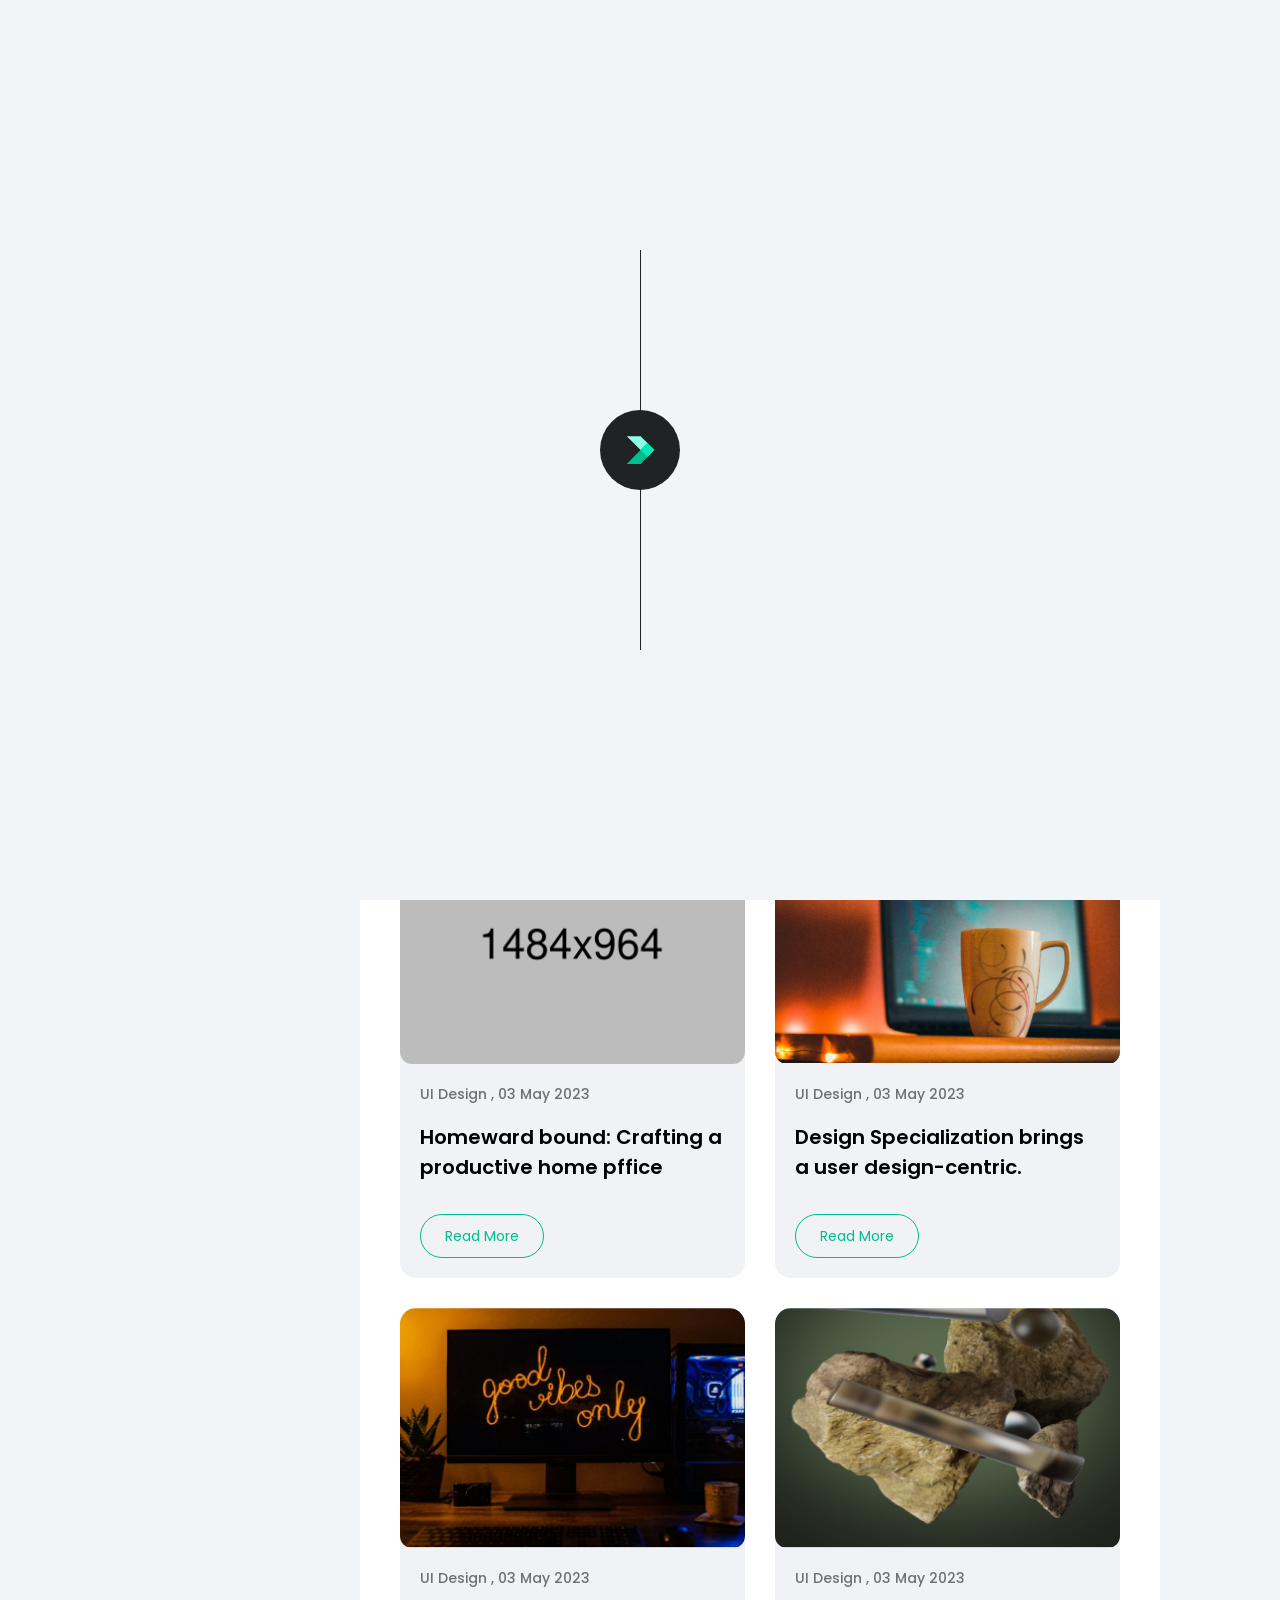
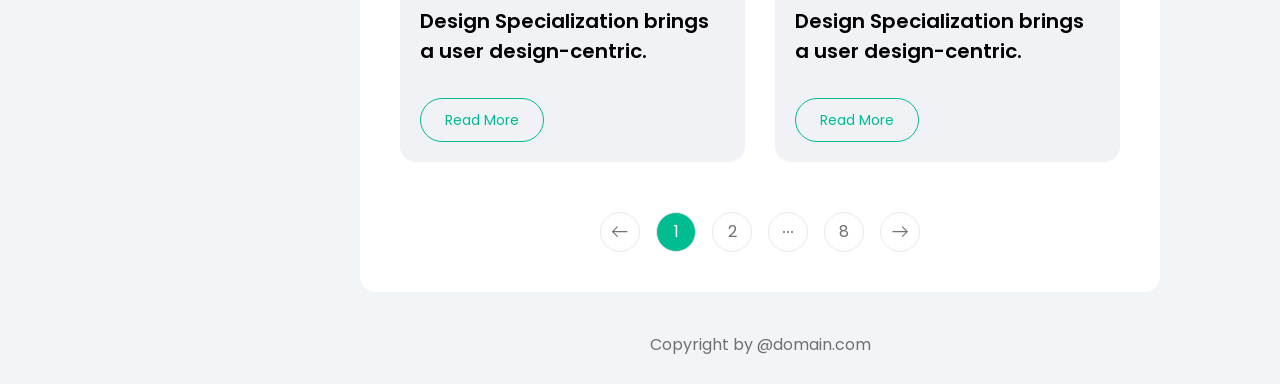
==== all-blogs.html @ bda34a74 "add new theme" ====
<!DOCTYPE html>
<html lang="en" class="">

<head>
    <!-- Basic Page Needs
    ================================================== -->
    <meta charset="UTF-8">
    <meta http-equiv="X-UA-Compatible" content="IE=edge">

    <!-- Specific Meta
    ================================================== -->
    <meta name="viewport" 
        content="width=device-width, initial-scale=1.0, shrink-to-fit=no">
    <meta name="keyword"
        content="resume, cv, portfolio, vcard, responsive, retina, jquery, css3, tailwindcss, material CV, creative, designer, developer, online cv, online resume, powerful portfolio, professional, landing page">
    <meta name="description" 
        content="Minfo vCard/Resume TailwindCSS HTML Template">
    <meta name="author" 
        content="Themearray">

    <!-- Site Title
    ================================================== -->
    <title>Minfo- Tailwind CSS Personal Resume/vCard Template</title>

    <!-- Site Favicon
    ================================================== -->
    <link rel="shortcut icon" href="assets/img/user-sidebar-thumb.png" sizes="any">

    <!-- Google Fonts
    ================================================== -->
    <link rel="preconnect" href="https://fonts.googleapis.com">
    <link rel="preconnect" href="https://fonts.gstatic.com" crossorigin>
    <link href="https://fonts.googleapis.com/css2?family=Poppins:wght@200;300;400;500;600;700&display=swap"
        rel="stylesheet">

    <!-- All CSS Here
    ================================================== -->
    <link rel="stylesheet" href="assets/css/fontAwesome5Pro.css">
    <link rel="stylesheet" href="assets/css/cdheadline.css">
    <link rel="stylesheet" href="assets/css/swiper-bundle.min.css">
    <link rel="stylesheet" href="assets/css/style.min.css">

</head>

<body class="relative custom_cursor">
    <!-- Custom Cursor Start -->
    <div
        class="custom_cursor_one fixed top-0 left-0 w-8 h-8 border border-gray-400 rounded-full pointer-events-none">
    </div>
    <div
        class="custom_cursor_two w-1 h-1 rounded-full border border-gray-400 bg-metborder-gray-400 fixed pointer-events-none left-1/2 top-1/2 -translate-x-1/2 -translate-y-1/2">
    </div>
    <!-- Custom Cursor End -->


    <!-- App Preloader Start -->
    <div id="preloader">
        <div class="loader_line"></div>
        <div class="absolute w-20 h-20 transition-all delay-300 -translate-x-1/2 -translate-y-1/2 rounded-full logo top-1/2 left-1/2 bg-nightBlack border-greyBlack flex-center">
            <img src="assets/img/site-logo.svg" alt="Minfo">
        </div>
    </div>
    <!-- App Preloader End -->


    <!-- App Start -->
    <div class="relative pt-10 minfo__app max-xl:pt-18">
        <div
            class="menu-overlay fixed top-0 left-0 w-full h-full bg-black/60 transition-all duration-200 z-999 opacity-0 invisible [&.is-menu-open]:visible [&.is-menu-open]:opacity-100 ">
        </div>
        <div class="max-lg:px-4">

            <!-- Mobile Menu Bar Start -->
            <div
                class="fixed top-0 left-0 right-0 z-50 flex items-center justify-between p-2 px-3 bg-white/10 mobile-menu-bar sm:px-6 backdrop-blur-md xl:hidden">
                <div class="text-lg font-medium name">
                    <a href="index.html" class="flex items-center gap-2 text-black dark:text-white">
                        <img src="assets/img/site-logo.svg" alt="Minfo">
                        <span>Minfo</span>
                    </a>
                </div>
                <!-- Mobile Hamburger Menu Start -->
                <button
                    class="w-12 h-12 border rounded-full hamburger menu_toggle bg-white dark:bg-nightBlack border-platinum dark:border-greyBlack flex-center"
                    type="button"
                    aria-label="Open Mobile Menu">
                    <svg viewBox="0 0 20 12" class="w-6"
                        xmlns="http://www.w3.org/2000/svg">
                        <path fill-rule="evenodd" clip-rule="evenodd"
                            d="M5.33333 11.3333C5.33333 11.1565 5.40357 10.987 5.5286 10.8619C5.65362 10.7369 5.82319 10.6667 6 10.6667H19.3333C19.5101 10.6667 19.6797 10.7369 19.8047 10.8619C19.9298 10.987 20 11.1565 20 11.3333C20 11.5101 19.9298 11.6797 19.8047 11.8047C19.6797 11.9298 19.5101 12 19.3333 12H6C5.82319 12 5.65362 11.9298 5.5286 11.8047C5.40357 11.6797 5.33333 11.5101 5.33333 11.3333ZM2.66667 6C2.66667 5.82319 2.7369 5.65362 2.86193 5.5286C2.98695 5.40357 3.15652 5.33333 3.33333 5.33333H16.6667C16.8435 5.33333 17.013 5.40357 17.1381 5.5286C17.2631 5.65362 17.3333 5.82319 17.3333 6C17.3333 6.17681 17.2631 6.34638 17.1381 6.4714C17.013 6.59643 16.8435 6.66667 16.6667 6.66667H3.33333C3.15652 6.66667 2.98695 6.59643 2.86193 6.4714C2.7369 6.34638 2.66667 6.17681 2.66667 6ZM0 0.666667C0 0.489856 0.0702379 0.320287 0.195262 0.195262C0.320286 0.070238 0.489856 0 0.666667 0H14C14.1768 0 14.3464 0.070238 14.4714 0.195262C14.5964 0.320287 14.6667 0.489856 14.6667 0.666667C14.6667 0.843478 14.5964 1.01305 14.4714 1.13807C14.3464 1.2631 14.1768 1.33333 14 1.33333H0.666667C0.489856 1.33333 0.320286 1.2631 0.195262 1.13807C0.0702379 1.01305 0 0.843478 0 0.666667Z"
                            class="fill-theme dark:fill-white" />
                    </svg>
                </button>
                <!-- Mobile Hamburger Menu End -->
            </div>
            <!-- Mobile Menu Bar End -->

            <!-- Mobile Menu Sidebar Start -->
            <div
                class="mobile-menu fixed top-0 -right-full w-full max-w-mobilemenu bg-flashWhite dark:bg-nightBlack z-999 h-full xl:hidden transition-all duration-300 [&.is-menu-open]:right-0 py-12 px-8 overflow-y-scroll">
                <button
                    class="absolute flex items-center justify-center w-9 h-9 text-sm text-white rounded-full close-menu top-4 right-4 bg-greyBlack" aria-label="Close Menu">
                    <i class="fal fa-times"></i>
                </button>
                <div class="mb-6 text-lg font-medium text-black dark:text-white menu-title">
                    Menu
                </div>
                <ul class="space-y-5 font-normal main-menu *:relative">
                    <li class="group active">
                        <a href="index.html#home" class="flex items-center space-x-2 group">
                            <span class="w-5 text-black dark:text-white group-[&.active]:text-theme">
                                <i class="fal fa-home"></i>
                            </span>
                            <span class="group-[&.active]:text-theme dark:group-[&.active]:text-white group-hover:text-theme transition-colors">
                                Home
                            </span>
                        </a>
                    </li>
                    <li class="group">
                        <a href="index.html#about" class="flex items-center space-x-2 group">
                            <span class="w-5 text-black dark:text-white group-[&.active]:text-theme">
                                <i class="fal fa-user"></i>
                            </span>
                            <span class="group-[&.active]:text-theme dark:group-[&.active]:text-white group-hover:text-theme transition-colors">
                                About
                            </span>
                        </a>
                    </li>
                    <li class="group">
                        <a href="index.html#service" class="flex items-center space-x-2 group">
                            <span class="w-5 text-black dark:text-white group-[&.active]:text-theme">
                                <i class="fal fa-briefcase"></i>
                            </span>
                            <span class="group-[&.active]:text-theme dark:group-[&.active]:text-white group-hover:text-theme transition-colors">
                                Service
                            </span>
                        </a>
                    </li>
                    <li class="group">
                        <a href="index.html#skill" class="flex items-center space-x-2 group">
                            <span class="w-5 text-black dark:text-white group-[&.active]:text-theme">
                                <i class="fal fa-graduation-cap"></i>
                            </span>
                            <span class="group-[&.active]:text-theme dark:group-[&.active]:text-white group-hover:text-theme transition-colors">
                                Skills
                            </span>
                        </a>
                    </li>
                    <li class="group">
                        <a href="index.html#resume" class="flex items-center space-x-2 group">
                            <span class="w-5 text-black dark:text-white group-[&.active]:text-theme">
                                <i class="fal fa-file-alt"></i>
                            </span>
                            <span class="group-[&.active]:text-theme dark:group-[&.active]:text-white group-hover:text-theme transition-colors">
                                Resume
                            </span>
                        </a>
                    </li>
                    <li class="group">
                        <a href="index.html#portfolio" class="flex items-center space-x-2 group">
                            <span class="w-5 text-black dark:text-white group-[&.active]:text-theme">
                                <i class="fal fa-tasks-alt"></i>
                            </span>
                            <span class="group-[&.active]:text-theme dark:group-[&.active]:text-white group-hover:text-theme transition-colors">
                                Poftfolio
                            </span>
                        </a>
                    </li>
                    <li class="group">
                        <a href="index.html#blog" class="flex items-center space-x-2 group">
                            <span class="w-5 text-black dark:text-white group-[&.active]:text-theme">
                                <i class="fal fa-blog"></i>
                            </span>
                            <span class="group-[&.active]:text-theme dark:group-[&.active]:text-white group-hover:text-theme transition-colors">
                                Blog
                            </span>
                        </a>
                    </li>
                    <li class="group">
                        <a href="index.html#testimonial" class="flex items-center space-x-2 group">
                            <span class="w-5 text-black dark:text-white group-[&.active]:text-theme">
                                <i class="fal fa-comment-alt-lines"></i>
                            </span>
                            <span class="group-[&.active]:text-theme dark:group-[&.active]:text-white group-hover:text-theme transition-colors">
                                Testimonial
                            </span>
                        </a>
                    </li>
                    <li class="group">
                        <a href="index.html#contact" class="flex items-center space-x-2 group">
                            <span class="w-5 text-black dark:text-white group-[&.active]:text-theme">
                                <i class="fal fa-envelope"></i>
                            </span>
                            <span class="group-[&.active]:text-theme dark:group-[&.active]:text-white group-hover:text-theme transition-colors">
                                Contact
                            </span>
                        </a>
                    </li>
                </ul>
                <br><br>
                <div class="mb-4 font-medium text-black dark:text-white menu-title text-md">
                    Get in Touch
                </div>
                <!-- Social Share Icon Start  -->
                <div class="flex items-center space-x-4 social-icons *:flex">
                    <a href="#" title="Share with Facebook">
                        <i class="fab fa-facebook-f"></i>
                    </a>
                    <a href="#" title="Share with Linkedin">
                        <i class="fab fa-linkedin-in"></i>
                    </a>
                    <a href="#" title="Share with X">
                        <i class="fab fa-twitter"></i>
                    </a>
                    <a href="#" title="Share with X">
                        <i class="fab fa-instagram"></i>
                    </a>
                </div>
                <!-- Social Share Icon End  -->
            </div>
            <!-- Mobile Menu Sidebar End -->

            <!-- Sidebar Profile Start -->
            <div
                class="w-full mx-auto minfo__sidebar__wrapper xl:fixed xl:top-1/2 xl:left-4 2xl:left-14 xl:-translate-y-1/2 md:max-w-sidebar xl:max-2xl:max-w-xs z-999">

                <div class="p-3 max-xl:mb-3 overflow-hidden minfo__sidebar bg-white dark:bg-nightBlack rounded-2xl">
                    <div class="mx-4 mt-12 text-center user-info lg:mx-6">
                        <a href="index.html"
                            class="w-36 h-36 mb-2.5 block mx-auto border-6 border-platinum dark:border-[#2f2f2f] overflow-hidden rounded-full *:w-full *:h-full *:rounded-full">
                            <img 
                                src="assets/img/user-sidebar-thumb.png" 
                                class="hidden dark:block "
                                alt="Brown Reddick"> <!--Image for Dark Version -->
                            <img 
                                src="assets/img/user-sidebar-thumb-light.png" 
                                class="dark:hidden"
                                alt="Brown Reddick"> <!--Image for Light Version -->
                        </a>
                        <h6 class="mb-1 text-lg font-semibold text-black dark:text-white name">Brown Reddick</h6>
                        <div class="leading-none cd-headline clip is-full-width">
                            <h6 class="text-sm cd-words-wrapper designation text-theme after:!bg-theme *:font-normal">
                                <b class="is-visible">Web Developer</b>
                                <b>Photographers</b>
                                <b>Web Designer</b>
                            </h6>
                        </div>
                    </div>
                    <div class="pt-6 mx-4 border-t lg:mx-6 user-meta-info md:mx-7 my-7 border-platinum dark:border-metalBlack">
                        <ul class="space-y-3 *:flex *:text-sm">
                            <li>
                                <span class="flex-1 font-medium text-black dark:text-white">Residence:</span>
                                <span>Canada</span>
                            </li>
                            <li>
                                <span class="flex-1 font-medium text-black dark:text-white">City:</span>
                                <span>Toronto</span>
                            </li>
                            <li>
                                <span class="flex-1 font-medium text-black dark:text-white">Age:</span>
                                <span>26</span>
                            </li>
                        </ul>
                    </div>

                    <div class="px-4 py-5 lg:py-6 lg:px-6 rounded-2xl md:px-8 bg-flashWhite dark:bg-metalBlack">
                        <div class="text-sm font-medium text-black dark:text-white">Skills</div>
                        <div class="flex items-center justify-between my-4 space-x-4 skills_circle *:space-y-2 *:text-center">
                            <div class="progressCircle">
                                <div class="relative w-12 h-12 circle" data-percent="90" data-circlefill="#00BC91" data-circleempty="#777777">
                                    <div class="absolute inset-0 text-[13px] font-medium label flex-center">90%</div>
                                </div>
                                <p class="text-[13px] font-normal dark:font-light text-black dark:text-white/90">HTML</p>
                            </div>
                            <div class="progressCircle">
                                <div class="relative w-12 h-12 circle" data-percent="80" data-circlefill="#00BC91" data-circleempty="#777777">
                                    <div class="absolute inset-0 text-[13px] font-medium label flex-center">80%</div>
                                </div>
                                <p class="text-[13px] font-normal dark:font-light text-black dark:text-white/90">CSS</p>
                            </div>
                            <div class="progressCircle">
                                <div class="relative w-12 h-12 circle" data-percent="80" data-circlefill="#00BC91" data-circleempty="#777777">
                                    <div class="absolute inset-0 text-[13px] font-medium label flex-center">80%</div>
                                </div>
                                <p class="text-[13px] font-normal dark:font-light text-black dark:text-white/90">JS</p>
                            </div>
                            <div class="progressCircle">
                                <div class="relative w-12 h-12 circle" data-percent="90" data-circlefill="#00BC91" data-circleempty="#777777">
                                    <div class="absolute inset-0 text-[13px] font-medium label flex-center">90%</div>
                                </div>
                                <p class="text-[13px] font-normal dark:font-light text-black dark:text-white/90">PHP</p>
                            </div>
                        </div>
                        <div class="mt-6">
                            <a href="#" download
                                class="text-center text-sm border border-theme bg-theme flex items-center justify-center gap-2 text-white rounded-4xl py-3.5 transition duration-300 text-[15px] font-semibold hover:bg-themeHover hover:border-themeHover">
                                DOWNLOAD CV
                                <span class="animate-bounce">
                                    <svg width="18" height="18" viewBox="0 0 15 16" fill="none"
                                        xmlns="http://www.w3.org/2000/svg">
                                        <path
                                            d="M12.0724 4.92378C12.0726 4.91034 12.0726 4.89691 12.0726 4.88368C12.0726 2.53968 10.1657 0.632812 7.82171 0.632812C5.47771 0.632812 3.57084 2.53968 3.57084 4.88368C3.57084 4.89691 3.57084 4.91055 3.57104 4.92378C1.95417 5.0992 0.691406 6.47267 0.691406 8.13554C0.691406 9.91704 2.14059 11.3662 3.92209 11.3662H4.33138C4.55606 11.3662 4.7384 11.1839 4.7384 10.9592C4.7384 10.7345 4.55606 10.5522 4.33138 10.5522H3.92209C2.58952 10.5522 1.50544 9.46811 1.50544 8.13554C1.50544 6.80297 2.58952 5.71888 3.92209 5.71888H4.00309C4.11868 5.71888 4.22898 5.66963 4.30611 5.58355C4.38345 5.49726 4.42028 5.38248 4.40766 5.2673C4.3924 5.12769 4.38487 5.00233 4.38487 4.88348C4.38487 2.98842 5.92665 1.44664 7.82171 1.44664C9.71678 1.44664 11.2586 2.98842 11.2586 4.88348C11.2586 5.00233 11.251 5.12769 11.2358 5.2673C11.2231 5.38228 11.26 5.49726 11.3373 5.58355C11.4144 5.66963 11.5247 5.71888 11.6403 5.71888H11.7217C13.0541 5.71888 14.138 6.80297 14.138 8.13554C14.138 9.46811 13.0541 10.5522 11.7217 10.5522H11.288C11.0634 10.5522 10.881 10.7345 10.881 10.9592C10.881 11.1839 11.0634 11.3662 11.288 11.3662H11.7217C13.5028 11.3662 14.952 9.91704 14.952 8.13554C14.952 6.47247 13.6892 5.099 12.0724 4.92378Z"
                                            fill="white" />
                                        <path
                                            d="M6.26314 11.942C6.0877 12.1876 6.26327 12.5288 6.5651 12.5288H8.81272L7.3764 14.5396C7.25728 14.7064 7.29591 14.9382 7.46268 15.0573C7.62945 15.1764 7.86122 15.1378 7.98034 14.971L9.83579 12.3734C10.0112 12.1278 9.83566 11.7866 9.53382 11.7866H7.2862L8.72252 9.77578C8.84164 9.609 8.80302 9.37724 8.63624 9.25811C8.46947 9.13899 8.23771 9.17762 8.11858 9.34439L6.26314 11.942Z"
                                            fill="white" />
                                    </svg>
                                </span>
                            </a>
                        </div>
                    </div>

                    <svg class="absolute w-0 h-0">
                        <clipPath id="my-clip-path" clipPathUnits="objectBoundingBox" stroke="white" stroke-width="2">
                            <path
                                d="M0.001,0.031 C0.001,0.014,0.026,0.001,0.055,0.001 H0.492 C0.506,0.001,0.52,0.004,0.53,0.009 L0.61,0.052 C0.62,0.057,0.634,0.06,0.649,0.06 H0.947 C0.977,0.06,1,0.074,1,0.091 V0.971 C1,0.987,0.977,1,0.947,1 H0.055 C0.026,1,0.001,0.987,0.001,0.971 V0.031">
                            </path>
                        </clipPath>
                    </svg>
                </div>

            </div>
            <!-- Sidebar Profile End -->

            <!-- Nav/Navigation Start -->
            <div
                class="minfo__nav__wrapper bg-snowWhite dark:bg-power__black max-xl:hidden fixed top-1/2 -translate-y-1/2 right-4 2xl:right-14 z-999 flex items-center flex-col gap-4 border border-platinum dark:border-metalBlack rounded-4xl px-2.5 py-4">

                <!-- Site Logo Start -->
                <div class="flex border rounded-full logo w-15 h-15 border-platinum dark:border-metalBlack flex-center hover:bg-white dark:hover:bg-metalBlack">
                    <a href="index.html">
                        <img src="assets/img/site-logo.svg" alt="Minfo">
                    </a>
                </div>
                <!-- Site Logo Start -->


                <!-- Main Menu/Navigation Start -->
                <div class="my-4 menu">
                    <ul class="space-y-2 text-center *:relative">
                        <li class="group">
                            <a href="index.html#home"
                                class="w-9 h-9 rounded-full flex-center group-[&.active]:bg-white dark:group-[&.active]:bg-metalBlack group-hover:bg-white dark:group-hover:bg-metalBlack transition-all duration-300 before:content-[attr(data-title)] before:absolute before:right-10 before:bg-white dark:before:bg-metalBlack before:text-sm text-theme dark:before:text-white before:px-4 before:py-2 before:rounded-md before:font-normal dark:before:font-light before:opacity-0 before:transition-all before:duration-200 group-hover:before:opacity-100 after:content-[''] after:absolute after:w-0 after:h-0 after:right-8 after:border-solid after:border-t-4 after:border-r-0 after:border-b-4 after:border-l-8 after:border-t-transparent after:border-r-transparent after:border-b-transparent after:border-l-white dark:after:border-l-metalBlack after:opacity-0 after:transition-all after:duration-200 group-hover:after:opacity-100"
                                data-title="Home">
                                <span class="text-black dark:text-white group-hover:text-theme group-[&.active]:text-theme">
                                    <i class="fal fa-home"></i>
                                </span>
                            </a>
                        </li>
                        <li class="group">
                            <a href="index.html#about"
                                class="w-9 h-9 rounded-full flex-center group-[&.active]:bg-white dark:group-[&.active]:bg-metalBlack group-hover:bg-white dark:group-hover:bg-metalBlack transition-all duration-300 before:content-[attr(data-title)] before:absolute before:right-10 before:bg-white dark:before:bg-metalBlack before:text-sm text-theme dark:before:text-white before:px-4 before:py-2 before:rounded-md before:font-normal dark:before:font-light before:opacity-0 before:transition-all before:duration-200 group-hover:before:opacity-100 after:content-[''] after:absolute after:w-0 after:h-0 after:right-8 after:border-solid after:border-t-4 after:border-r-0 after:border-b-4 after:border-l-8 after:border-t-transparent after:border-r-transparent after:border-b-transparent after:border-l-white dark:after:border-l-metalBlack after:opacity-0 after:transition-all after:duration-200 group-hover:after:opacity-100"
                                data-title="About">
                                <span class="text-black dark:text-white group-hover:text-theme group-[&.active]:text-theme">
                                    <i class="fal fa-user"></i>
                                </span>
                            </a>
                        </li>
                        <li class="group">
                            <a href="index.html#service"
                                class="w-9 h-9 rounded-full flex-center group-[&.active]:bg-white dark:group-[&.active]:bg-metalBlack group-hover:bg-white dark:group-hover:bg-metalBlack transition-all duration-300 before:content-[attr(data-title)] before:absolute before:right-10 before:bg-white dark:before:bg-metalBlack before:text-sm text-theme dark:before:text-white before:px-4 before:py-2 before:rounded-md before:font-normal dark:before:font-light before:opacity-0 before:transition-all before:duration-200 group-hover:before:opacity-100 after:content-[''] after:absolute after:w-0 after:h-0 after:right-8 after:border-solid after:border-t-4 after:border-r-0 after:border-b-4 after:border-l-8 after:border-t-transparent after:border-r-transparent after:border-b-transparent after:border-l-white dark:after:border-l-metalBlack after:opacity-0 after:transition-all after:duration-200 group-hover:after:opacity-100"
                                data-title="Service">
                                <span class="text-black dark:text-white group-hover:text-theme group-[&.active]:text-theme">
                                    <i class="fal fa-briefcase"></i>
                                </span>
                            </a>
                        </li>
                        <li class="group">
                            <a href="index.html#skill"
                                class="w-9 h-9 rounded-full flex-center group-[&.active]:bg-white dark:group-[&.active]:bg-metalBlack group-hover:bg-white dark:group-hover:bg-metalBlack transition-all duration-300 before:content-[attr(data-title)] before:absolute before:right-10 before:bg-white dark:before:bg-metalBlack before:text-sm text-theme dark:before:text-white before:px-4 before:py-2 before:rounded-md before:font-normal dark:before:font-light before:opacity-0 before:transition-all before:duration-200 group-hover:before:opacity-100 after:content-[''] after:absolute after:w-0 after:h-0 after:right-8 after:border-solid after:border-t-4 after:border-r-0 after:border-b-4 after:border-l-8 after:border-t-transparent after:border-r-transparent after:border-b-transparent after:border-l-white dark:after:border-l-metalBlack after:opacity-0 after:transition-all after:duration-200 group-hover:after:opacity-100"
                                data-title="Skills">
                                <span class="text-black dark:text-white group-hover:text-theme group-[&.active]:text-theme">
                                    <i class="fal fa-graduation-cap"></i>
                                </span>
                            </a>
                        </li>
                        <li class="group">
                            <a href="index.html#resume"
                                class="w-9 h-9 rounded-full flex-center group-[&.active]:bg-white dark:group-[&.active]:bg-metalBlack group-hover:bg-white dark:group-hover:bg-metalBlack transition-all duration-300 before:content-[attr(data-title)] before:absolute before:right-10 before:bg-white dark:before:bg-metalBlack before:text-sm text-theme dark:before:text-white before:px-4 before:py-2 before:rounded-md before:font-normal dark:before:font-light before:opacity-0 before:transition-all before:duration-200 group-hover:before:opacity-100 after:content-[''] after:absolute after:w-0 after:h-0 after:right-8 after:border-solid after:border-t-4 after:border-r-0 after:border-b-4 after:border-l-8 after:border-t-transparent after:border-r-transparent after:border-b-transparent after:border-l-white dark:after:border-l-metalBlack after:opacity-0 after:transition-all after:duration-200 group-hover:after:opacity-100"
                                data-title="Resume">
                                <span class="text-black dark:text-white group-hover:text-theme group-[&.active]:text-theme">
                                    <i class="fal fa-file-alt"></i>
                                </span>
                            </a>
                        </li>
                        <li class="group">
                            <a href="index.html#portfolio"
                                class="w-9 h-9 rounded-full flex-center group-[&.active]:bg-white dark:group-[&.active]:bg-metalBlack group-hover:bg-white dark:group-hover:bg-metalBlack transition-all duration-300 before:content-[attr(data-title)] before:absolute before:right-10 before:bg-white dark:before:bg-metalBlack before:text-sm text-theme dark:before:text-white before:px-4 before:py-2 before:rounded-md before:font-normal dark:before:font-light before:opacity-0 before:transition-all before:duration-200 group-hover:before:opacity-100 after:content-[''] after:absolute after:w-0 after:h-0 after:right-8 after:border-solid after:border-t-4 after:border-r-0 after:border-b-4 after:border-l-8 after:border-t-transparent after:border-r-transparent after:border-b-transparent after:border-l-white dark:after:border-l-metalBlack after:opacity-0 after:transition-all after:duration-200 group-hover:after:opacity-100"
                                data-title="Poftfolio">
                                <span class="text-black dark:text-white group-hover:text-theme group-[&.active]:text-theme">
                                    <i class="fal fa-tasks-alt"></i>
                                </span>
                            </a>
                        </li>
                        <li class="group active">
                            <a href="index.html#blog"
                                class="w-9 h-9 rounded-full flex-center group-[&.active]:bg-white dark:group-[&.active]:bg-metalBlack group-hover:bg-white dark:group-hover:bg-metalBlack transition-all duration-300 before:content-[attr(data-title)] before:absolute before:right-10 before:bg-white dark:before:bg-metalBlack before:text-sm text-theme dark:before:text-white before:px-4 before:py-2 before:rounded-md before:font-normal dark:before:font-light before:opacity-0 before:transition-all before:duration-200 group-hover:before:opacity-100 after:content-[''] after:absolute after:w-0 after:h-0 after:right-8 after:border-solid after:border-t-4 after:border-r-0 after:border-b-4 after:border-l-8 after:border-t-transparent after:border-r-transparent after:border-b-transparent after:border-l-white dark:after:border-l-metalBlack after:opacity-0 after:transition-all after:duration-200 group-hover:after:opacity-100"
                                data-title="Blog">
                                <span class="text-black dark:text-white group-hover:text-theme group-[&.active]:text-theme">
                                    <i class="fal fa-blog"></i>
                                </span>
                            </a>
                        </li>
                        <li class="group">
                            <a href="index.html#testimonial"
                                class="w-9 h-9 rounded-full flex-center group-[&.active]:bg-white dark:group-[&.active]:bg-metalBlack group-hover:bg-white dark:group-hover:bg-metalBlack transition-all duration-300 before:content-[attr(data-title)] before:absolute before:right-10 before:bg-white dark:before:bg-metalBlack before:text-sm text-theme dark:before:text-white before:px-4 before:py-2 before:rounded-md before:font-normal dark:before:font-light before:opacity-0 before:transition-all before:duration-200 group-hover:before:opacity-100 after:content-[''] after:absolute after:w-0 after:h-0 after:right-8 after:border-solid after:border-t-4 after:border-r-0 after:border-b-4 after:border-l-8 after:border-t-transparent after:border-r-transparent after:border-b-transparent after:border-l-white dark:after:border-l-metalBlack after:opacity-0 after:transition-all after:duration-200 group-hover:after:opacity-100"
                                data-title="Testimonial">
                                <span class="text-black dark:text-white group-hover:text-theme group-[&.active]:text-theme">
                                    <i class="fal fa-comment-alt-lines"></i>
                                </span>
                            </a>
                        </li>
                        <li class="group">
                            <a href="index.html#contact"
                                class="w-9 h-9 rounded-full flex-center group-[&.active]:bg-white dark:group-[&.active]:bg-metalBlack group-hover:bg-white dark:group-hover:bg-metalBlack transition-all duration-300 before:content-[attr(data-title)] before:absolute before:right-10 before:bg-white dark:before:bg-metalBlack before:text-sm text-theme dark:before:text-white before:px-4 before:py-2 before:rounded-md before:font-normal dark:before:font-light before:opacity-0 before:transition-all before:duration-200 group-hover:before:opacity-100 after:content-[''] after:absolute after:w-0 after:h-0 after:right-8 after:border-solid after:border-t-4 after:border-r-0 after:border-b-4 after:border-l-8 after:border-t-transparent after:border-r-transparent after:border-b-transparent after:border-l-white dark:after:border-l-metalBlack after:opacity-0 after:transition-all after:duration-200 group-hover:after:opacity-100"
                                data-title="Contact">
                                <span class="text-black dark:text-white group-hover:text-theme group-[&.active]:text-theme">
                                    <i class="fal fa-envelope"></i>
                                </span>
                            </a>
                        </li>
                    </ul>
                </div>
                <!-- Main Menu/Navigation End -->

                <!-- Share Button Wrapper Start -->
                <div class="relative share group">
                    <button
                        class="w-10 h-10 text-sm border rounded-full border-platinum dark:border-metalBlack flex-center group-hover:bg-white dark:group-hover:bg-metalBlack text-black dark:text-white"
                        aria-label="Share">
                        <i class="fal fa-share-alt"></i>
                    </button>

                    <!-- Social Share Icon Start  -->
                    <div
                        class="absolute bottom-0 flex items-center invisible px-5 py-6 space-x-3 transition-all duration-300 -translate-y-1/2 opacity-0 social-icons top-1/2 bg-white dark:bg-nightBlack rounded-4xl right-6 group-hover:opacity-100 group-hover:visible group-hover:right-10 -z-1 *:flex *:transition *:duration-200">
                        <a href="#" class="hover:text-theme" title="Share with Facebook">
                            <i class="fab fa-facebook"></i>
                        </a>
                        <a href="#" class="hover:text-theme" title="Share with Linkedin">
                            <i class="fab fa-linkedin-in"></i>
                        </a>
                        <a href="#" class="hover:text-theme" title="Share with X">
                            <i class="fab fa-twitter"></i>
                        </a>
                        <a href="#" class="hover:text-theme" title="Share with X">
                            <i class="fab fa-instagram"></i>
                        </a>
                    </div>
                    <!-- Social Share Icon End  -->
                </div>
                <!-- Share Button Wrapper End -->

            </div>
            <!-- Nav/Navigation End -->

            <!-- Main Content Start -->
            <div class="minfo__contentBox relative mx-auto max-w-container xl:max-2xl:max-w-65rem">

                <!-- Blog Section Start -->
                <div class="py-5 xl:py-3.5 max-w-content xl:max-2xl:max-w-50rem max-xl:mx-auto xl:ml-auto">

                    <div class="px-5 py-8 md:p-8 bg-white dark:bg-nightBlack rounded-2xl service-section lg:p-10 2xl:p-13">
                        <div class="inline-flex items-center gap-2 px-4 py-2 text-xs tracking-wide text-black dark:text-white border lg:px-5 section-name border-platinum dark:border-greyBlack200 rounded-4xl">
                            <i class="fal fa-blog text-theme"></i>
                            BLOG
                        </div>
                        <div class="mt-5 mb-8 md:my-10 section-title">
                            <h2
                                class="title text-[32px] md:text-4xl lg:text-5xl font-extralight text-black dark:text-white leading-1.27">
                                Latest <span class="font-semibold text-theme">Insights</span>
                            </h2>
                            <p class="max-w-xl mt-4 md:mt-6 subtitle">
                                I design products that are more than pretty. I make them shippable and usable, tempor
                                non mollit dolor et do aute
                            </p>
                        </div>

                        <div class="blog-list grid grid-cols-1 md:grid-cols-2 gap-7.5 *:overflow-hidden *:bg-flashWhite dark:*:bg-metalBlack *:items-center *:rounded-2xl">

                            <div class="article group">

                                <div class="flex col-span-12 overflow-hidden thumbnail sm:col-span-6 md:col-span-5">
                                    <a href="article-details.html" class="block w-full overflow-hidden rounded-xl">
                                        <img src="assets/img/blog/article1.png"
                                            class="object-cover object-center w-full h-full min-h-[288px] max-h-60 md:min-h-60 transition-all duration-300 ease-in-out group-hover:scale-105"
                                            alt="Post Title">
                                    </a>
                                </div>

                                <div class="relative flex flex-col col-span-12 p-5 post-content sm:col-span-6 md:col-span-7">
                                    <div class="flex items-center gap-5">
                                        <div class="text-sm font-medium tags">
                                            <a href="#" class="transition-colors hover:text-theme">
                                                UI Design
                                            </a>,
                                            <span class="post_date">
                                                03 May 2023
                                            </span>
                                        </div>
                                    </div>
                                    <div class="post-title mt-3 md:mt-4.5 mb-6 md:mb-8">
                                        <a href="article-details.html"
                                            class="text-xl font-semibold leading-normal text-black dark:text-white transition-colors line-clamp-2 2xl:text-2xl 2xl:leading-normal hover:text-theme dark:hover:text-theme">
                                            Elevate your mornings with perfectly brewed coffee
                                        </a>
                                    </div>
                                    <div class="read-details">
                                        <a href="article-details.html"
                                            class="inline-flex items-center gap-2 border border-theme text-theme text-sm py-3.5 px-6 rounded-3xl leading-none transition-all duration-300 hover:bg-themeHover hover:border-themeHover dark:font-medium hover:text-white">
                                            Read More
                                        </a>
                                    </div>
                                </div>

                            </div>
                            
                            <div class="article group">
                                <div class="flex col-span-12 overflow-hidden thumbnail sm:col-span-6 md:col-span-5">
                                    <a href="article-details.html" class="block w-full overflow-hidden rounded-xl">
                                        <img src="assets/img/blog/article2.png"
                                            class="object-cover object-center w-full h-full min-h-[288px] transition-all duration-300 ease-in-out max-h-60 md:min-h-60 group-hover:scale-105"
                                            alt="Post Title">
                                    </a>
                                </div>
                                <div class="relative flex flex-col col-span-12 p-5 post-content sm:col-span-6 md:col-span-7">
                                    <div class="flex items-center gap-5">
                                        <div class="text-sm font-medium tags">
                                            <a href="#" class="transition-colors hover:text-theme">
                                                UI Design
                                            </a>,
                                            <span class="post_date">
                                                03 May 2023
                                            </span>
                                        </div>
                                    </div>
                                    <div class="post-title mt-3 md:mt-4.5 mb-6 md:mb-8">
                                        <a href="article-details.html"
                                            class="text-xl font-semibold leading-normal text-black dark:text-white transition-colors line-clamp-2 2xl:text-2xl 2xl:leading-normal hover:text-theme dark:hover:text-theme">
                                            Mastering the clock: A guide to time management
                                        </a>
                                    </div>
                                    <div class="read-details">
                                        <a href="article-details.html"
                                            class="inline-flex items-center gap-2 border border-theme text-theme text-sm py-3.5 px-6 rounded-3xl leading-none transition-all duration-300 hover:bg-themeHover hover:border-themeHover dark:font-medium hover:text-white">
                                            Read More
                                        </a>
                                    </div>
                                </div>
                            </div>

                            <div class="article group">
                                <div class="flex col-span-12 overflow-hidden thumbnail sm:col-span-6 md:col-span-5">
                                    <a href="article-details.html" class="block w-full overflow-hidden rounded-xl">
                                        <img src="assets/img/blog/article3.png"
                                            class="object-cover object-center w-full h-full min-h-[288px] max-h-60 md:min-h-60 transition-all duration-300 ease-in-out group-hover:scale-105"
                                            alt="Post Title">
                                    </a>
                                </div>
                                <div
                                    class="relative flex flex-col col-span-12 p-5 post-content sm:col-span-6 md:col-span-7">
                                    <div class="flex items-center gap-5">
                                        <div class="text-sm font-medium tags">
                                            <a href="#" class="transition-colors hover:text-theme">
                                                UI Design
                                            </a>,
                                            <span class="post_date">
                                                03 May 2023
                                            </span>
                                        </div>
                                    </div>
                                    <div class="post-title mt-3 md:mt-4.5 mb-6 md:mb-8">
                                        <a href="article-details.html"
                                            class="text-xl font-semibold leading-normal text-black dark:text-white transition-colors line-clamp-2 2xl:text-2xl 2xl:leading-normal hover:text-theme dark:hover:text-theme">
                                            Homeward bound: Crafting a productive home pffice
                                        </a>
                                    </div>
                                    <div class="read-details">
                                        <a href="article-details.html"
                                            class="inline-flex items-center gap-2 border border-theme text-theme text-sm py-3.5 px-6 rounded-3xl leading-none transition-all duration-300 hover:bg-themeHover hover:border-themeHover dark:font-medium hover:text-white">
                                            Read More
                                        </a>
                                    </div>
                                </div>
                            </div>

                            <div class="article group">
                                <div class="flex col-span-12 overflow-hidden thumbnail sm:col-span-6 md:col-span-5">
                                    <a href="article-details.html" class="block w-full overflow-hidden rounded-xl">
                                        <img src="assets/img/blog/article4.png"
                                            class="object-cover object-center w-full h-full min-h-[288px] max-h-60 md:min-h-60 transition-all duration-300 ease-in-out group-hover:scale-105"
                                            alt="Post Title">
                                    </a>
                                </div>
                                <div
                                    class="relative flex flex-col col-span-12 p-5 post-content sm:col-span-6 md:col-span-7">
                                    <div class="flex items-center gap-5">
                                        <div class="text-sm font-medium tags">
                                            <a href="#" class="transition-colors hover:text-theme">
                                                UI Design
                                            </a>,
                                            <span class="post_date">
                                                03 May 2023
                                            </span>
                                        </div>
                                    </div>
                                    <div class="post-title mt-3 md:mt-4.5 mb-6 md:mb-8">
                                        <a href="article-details.html"
                                            class="text-xl font-semibold leading-normal text-black dark:text-white transition-colors line-clamp-2 2xl:text-2xl 2xl:leading-normal hover:text-theme dark:hover:text-theme">
                                            Design Specialization brings a user design-centric.
                                        </a>
                                    </div>
                                    <div class="read-details">
                                        <a href="article-details.html"
                                            class="inline-flex items-center gap-2 border border-theme text-theme text-sm py-3.5 px-6 rounded-3xl leading-none transition-all duration-300 hover:bg-themeHover hover:border-themeHover dark:font-medium hover:text-white">
                                            Read More
                                        </a>
                                    </div>
                                </div>
                            </div>

                            <div class="article group">
                                <div class="flex col-span-12 overflow-hidden thumbnail sm:col-span-6 md:col-span-5">
                                    <a href="article-details.html" class="block w-full overflow-hidden rounded-xl">
                                        <img src="assets/img/blog/article5.png"
                                            class="object-cover object-center w-full h-full min-h-[288px] max-h-60 md:min-h-60 transition-all duration-300 ease-in-out group-hover:scale-105"
                                            alt="Post Title">
                                    </a>
                                </div>
                                <div
                                    class="relative flex flex-col col-span-12 p-5 post-content sm:col-span-6 md:col-span-7">
                                    <div class="flex items-center gap-5">
                                        <div class="text-sm font-medium tags">
                                            <a href="#" class="transition-colors hover:text-theme">
                                                UI Design
                                            </a>,
                                            <span class="post_date">
                                                03 May 2023
                                            </span>
                                        </div>
                                    </div>
                                    <div class="post-title mt-3 md:mt-4.5 mb-6 md:mb-8">
                                        <a href="article-details.html"
                                            class="text-xl font-semibold leading-normal text-black dark:text-white transition-colors line-clamp-2 2xl:text-2xl 2xl:leading-normal hover:text-theme dark:hover:text-theme">
                                            Design Specialization brings a user design-centric.
                                        </a>
                                    </div>
                                    <div class="read-details">
                                        <a href="article-details.html"
                                            class="inline-flex items-center gap-2 border border-theme text-theme text-sm py-3.5 px-6 rounded-3xl leading-none transition-all duration-300 hover:bg-themeHover hover:border-themeHover dark:font-medium hover:text-white">
                                            Read More
                                        </a>
                                    </div>
                                </div>
                            </div>

                            <div class="article group">
                                <div class="flex col-span-12 overflow-hidden thumbnail sm:col-span-6 md:col-span-5">
                                    <a href="article-details.html" class="block w-full overflow-hidden rounded-xl">
                                        <img src="assets/img/blog/article6.png"
                                            class="object-cover object-center w-full h-full min-h-[288px] max-h-60 md:min-h-60 transition-all duration-300 ease-in-out group-hover:scale-105"
                                            alt="Post Title">
                                    </a>
                                </div>
                                <div class="relative flex flex-col col-span-12 p-5 post-content sm:col-span-6 md:col-span-7">
                                    <div class="flex items-center gap-5">
                                        <div class="text-sm font-medium tags">
                                            <a href="#" class="transition-colors hover:text-theme">
                                                UI Design
                                            </a>,
                                            <span class="post_date">
                                                03 May 2023
                                            </span>
                                        </div>
                                    </div>
                                    <div class="post-title mt-3 md:mt-4.5 mb-6 md:mb-8">
                                        <a href="article-details.html"
                                            class="text-xl font-semibold leading-normal text-black dark:text-white transition-colors line-clamp-2 2xl:text-2xl 2xl:leading-normal hover:text-theme dark:hover:text-theme">
                                            Design Specialization brings a user design-centric.
                                        </a>
                                    </div>
                                    <div class="read-details">
                                        <a href="article-details.html"
                                            class="inline-flex items-center gap-2 border border-theme text-theme text-sm py-3.5 px-6 rounded-3xl leading-none transition-all duration-300 hover:bg-themeHover hover:border-themeHover dark:font-medium hover:text-white">
                                            Read More
                                        </a>
                                    </div>
                                </div>
                            </div>

                        </div>

                        <!-- Pagination Starts  -->
                        <div class="mt-10 text-center md:mt-13 flex items-center justify-center flex-wrap">                            
                            <div class="pagination flex-center gap-4 *:w-10 *:h-10 *:inline-flex *:items-center *:justify-center *:border *:border-platinum *:dark:border-greyBlack *:rounded-full *:transition-all ">
                                <a href="#" class="prev hover:bg-theme hover:border-theme hover:text-white [&.active]:bg-theme [&.active]:text-white">
                                    <svg class="w-4" viewBox="0 0 22 16" fill="none" xmlns="http://www.w3.org/2000/svg">
                                        <path d="M20.5738 7.75879L0.761719 7.75879M0.761719 7.75879L7.3501 1.17041M0.761719 7.75879L7.3501 14.3472" stroke="currentcolor" stroke-width="1.5" stroke-linecap="round" stroke-linejoin="round"/>
                                    </svg>
                                </a>
                                <a href="#" class="active hover:bg-theme hover:border-theme hover:text-white [&.active]:bg-theme [&.active]:text-white">1</a>
                                <a href="#" class="hover:bg-theme hover:border-theme hover:text-white [&.active]:bg-theme [&.active]:text-white">2</a>
                                <a href="#" class="hover:bg-theme hover:border-theme hover:text-white [&.active]:bg-theme [&.active]:text-white">
                                    <i class="fal fa-ellipsis-h"></i>
                                </a>
                                <a href="#" class="hover:bg-theme hover:border-theme hover:text-white [&.active]:bg-theme [&.active]:text-white">8</a>
                                <a href="#" class="next hover:bg-theme hover:border-theme hover:text-white [&.active]:bg-theme [&.active]:text-white">
                                    <svg class="w-4" viewBox="0 0 22 16" fill="none" xmlns="http://www.w3.org/2000/svg">
                                        <path d="M1.19961 7.75879L21.0117 7.75879M21.0117 7.75879L14.4233 1.17041M21.0117 7.75879L14.4233 14.3472" stroke="currentcolor" stroke-width="1.5" stroke-linecap="round" stroke-linejoin="round"/>
                                    </svg>                                    
                                </a>
                            </div>
                        </div>
                        <!-- Pagination Ends  -->
                    </div>
                </div>
                <!-- Blog Section End -->

            </div>
            <!-- Main Content End -->


            <!-- Footer Start -->
            <footer class="mx-auto minfo__contentBox max-w-container xl:max-2xl:max-w-65rem">
                <div class="footer-container text-center py-6 max-w-content xl:max-2xl:max-w-50rem max-xl:mx-auto xl:ml-auto">
                    <p>
                        Copyright by
                        <a href="#" class="transition-colors">@domain.com</a>
                    </p>
                </div>
            </footer>
            <!-- Footer End -->

        </div>

    </div>
    <!-- App End -->

    <!-- Background Line and Animation -->
    <div class="bg-lines fixed inset-0 -z-1 md:max-xl:max-w-[45rem] xl:max-w-60rem 2xl:max-w-container mx-auto max-sm:px-8 sm:max-xl:px-12">
        <div class="line-wrapper max-w-[1130px] w-full h-full ml-auto 2xl:-mr-24 relative flex justify-between *:w-px *:h-full *:border-r *:border-dashed *:border-slate-300 dark:*:border-metalBlack *:relative *:before:absolute *:before:bg-theme *:before:rotate-45 *:before:-left-1 *:before:w-2 *:before:h-2">
            <div class="line1 before:animate-top_bottom"></div>
            <div class="line2 before:bottom-0 before:animate-bottom_top before:animate-delay-3s"></div>
            <div class="line3 before:animate-top_bottom before:animate-delay-3s"></div>
            <div class="line4 before:bottom-0 before:animate-bottom_top before:animate-delay-2s"></div>
        </div>
    </div>
    <!-- Ends Here -->

    <!-- Style Switcher Started -->
    <div class="style-switcher fixed right-0 top-1/2 -translate-y-1/2 translate-x-[15rem] w-[15rem] [&.active]:translate-x-0 transition z-[9999]">

        <div class="toggle-btn absolute -left-15 w-15 h-15 bg-white dark:bg-nightBlack text-black dark:text-white flex-center cursor-pointer rounded-[.5rem_0_0_.5rem] select-none shadow-sm shadow-slate-400">
            <span class="fal fa-cog fa-spin"></span>
        </div>

        <div class="theme-select shadow-sm shadow-slate-400 px-6 py-4 bg-white dark:bg-nightBlack rounded-[0_0_0_.5rem]">
            <h5 class="font-medium mb-2 !text-black dark:!text-white text-lg">Theme Mode</h5>

            <div class="flex items-center justify-between gap-4">
                <div class="switcher-input rounded-lg text-xl flex-[1] text-center transition cursor-pointer" data-theme="dark">
                    <button class="border w-full px-4 py-4 flex flex-col gap-1 justify-center items-center [&.active]:bg-flashWhite [&.active]:text-black dark:text-white rounded-md" id="dark_theme" title="Active Dark Theme">
                        <i class="fal fa-moon"></i>
                    </button>
                </div>
                <div class="switcher-input rounded-lg text-lg flex-[1] text-center transition cursor-pointer" data-theme="light">
                    <button class="border w-full px-4 py-4 flex flex-col gap-1 justify-center items-center [&.active]:bg-flashWhite [&.active]:text-black dark:text-white rounded-md" id="light_theme" title="Active Light Theme">
                        <i class="fal fa-sun"></i>
                    </button>
                </div>
            </div>
        </div>

    </div>
    <!-- Style Switcher End -->

    <!-- Js Library Start -->
    <script src="assets/js/jquery-3.6.0.min.js"></script>
    <script src="assets/js/waypoints.min.js"></script>
    <script src="assets/js/tw-elements.umd.min.js"></script>
    <script src="assets/js/cd-headline.js"></script>
    <script src="assets/js/jquery.counterup.min.js"></script>
    <script src="assets/js/swiper-bundle.min.js"></script>
    <script src="assets/js/scrollIt.min.js"></script>
    <script src="assets/js/circle-progress.min.js"></script>
    <script src="assets/js/script.js"></script>
    <script src="assets/js/theme-mode.js"></script>
    <!-- Js Library End -->
</body>

</html>
---- assets/css/cdheadline.css ----
*,*::after,*::before{-webkit-box-sizing:border-box;-moz-box-sizing:border-box;box-sizing:border-box}.cd-title{position:relative;height:160px;line-height:230px;text-align:center}.cd-title h1{font-size:2.4rem;font-weight:700}@media only screen and (min-width:768px){.cd-title{line-height:250px}}@media only screen and (min-width:1170px){.cd-title{height:200px;line-height:300px}.cd-title h1{font-size:3rem}}.cd-intro{width:90%;max-width:768px;text-align:center}.cd-intro{margin:4em auto}@media only screen and (min-width:768px){.cd-intro{margin:5em auto}}@media only screen and (min-width:1170px){.cd-intro{margin:6em auto}}.cd-words-wrapper{display:inline-block;position:relative;text-align:left}.cd-words-wrapper b{display:inline-block;position:absolute;white-space:nowrap;left:0;top:0}.cd-words-wrapper b.is-visible{position:relative}.no-js .cd-words-wrapper b{opacity:0}.no-js .cd-words-wrapper b.is-visible{opacity:1}.cd-headline.rotate-1 .cd-words-wrapper{-webkit-perspective:300px;-moz-perspective:300px;perspective:300px}.cd-headline.rotate-1 b{opacity:0;-webkit-transform-origin:50% 100%;-moz-transform-origin:50% 100%;-ms-transform-origin:50% 100%;-o-transform-origin:50% 100%;transform-origin:50% 100%;-webkit-transform:rotateX(180deg);-moz-transform:rotateX(180deg);-ms-transform:rotateX(180deg);-o-transform:rotateX(180deg);transform:rotateX(180deg)}.cd-headline.rotate-1 b.is-visible{opacity:1;-webkit-transform:rotateX(0deg);-moz-transform:rotateX(0deg);-ms-transform:rotateX(0deg);-o-transform:rotateX(0deg);transform:rotateX(0deg);-webkit-animation:cd-rotate-1-in 1.2s;-moz-animation:cd-rotate-1-in 1.2s;animation:cd-rotate-1-in 1.2s}.cd-headline.rotate-1 b.is-hidden{-webkit-transform:rotateX(180deg);-moz-transform:rotateX(180deg);-ms-transform:rotateX(180deg);-o-transform:rotateX(180deg);transform:rotateX(180deg);-webkit-animation:cd-rotate-1-out 1.2s;-moz-animation:cd-rotate-1-out 1.2s;animation:cd-rotate-1-out 1.2s}@-webkit-keyframes cd-rotate-1-in{0%{-webkit-transform:rotateX(180deg);opacity:0}35%{-webkit-transform:rotateX(120deg);opacity:0}65%{opacity:0}100%{-webkit-transform:rotateX(360deg);opacity:1}}@-moz-keyframes cd-rotate-1-in{0%{-moz-transform:rotateX(180deg);opacity:0}35%{-moz-transform:rotateX(120deg);opacity:0}65%{opacity:0}100%{-moz-transform:rotateX(360deg);opacity:1}}@keyframes cd-rotate-1-in{0%{-webkit-transform:rotateX(180deg);-moz-transform:rotateX(180deg);-ms-transform:rotateX(180deg);-o-transform:rotateX(180deg);transform:rotateX(180deg);opacity:0}35%{-webkit-transform:rotateX(120deg);-moz-transform:rotateX(120deg);-ms-transform:rotateX(120deg);-o-transform:rotateX(120deg);transform:rotateX(120deg);opacity:0}65%{opacity:0}100%{-webkit-transform:rotateX(360deg);-moz-transform:rotateX(360deg);-ms-transform:rotateX(360deg);-o-transform:rotateX(360deg);transform:rotateX(360deg);opacity:1}}@-webkit-keyframes cd-rotate-1-out{0%{-webkit-transform:rotateX(0deg);opacity:1}35%{-webkit-transform:rotateX(-40deg);opacity:1}65%{opacity:0}100%{-webkit-transform:rotateX(180deg);opacity:0}}@-moz-keyframes cd-rotate-1-out{0%{-moz-transform:rotateX(0deg);opacity:1}35%{-moz-transform:rotateX(-40deg);opacity:1}65%{opacity:0}100%{-moz-transform:rotateX(180deg);opacity:0}}@keyframes cd-rotate-1-out{0%{-webkit-transform:rotateX(0deg);-moz-transform:rotateX(0deg);-ms-transform:rotateX(0deg);-o-transform:rotateX(0deg);transform:rotateX(0deg);opacity:1}35%{-webkit-transform:rotateX(-40deg);-moz-transform:rotateX(-40deg);-ms-transform:rotateX(-40deg);-o-transform:rotateX(-40deg);transform:rotateX(-40deg);opacity:1}65%{opacity:0}100%{-webkit-transform:rotateX(180deg);-moz-transform:rotateX(180deg);-ms-transform:rotateX(180deg);-o-transform:rotateX(180deg);transform:rotateX(180deg);opacity:0}}.cd-headline.type .cd-words-wrapper{vertical-align:top;overflow:hidden}.cd-headline.type .cd-words-wrapper::after{content:'';position:absolute;right:0;top:50%;bottom:auto;-webkit-transform:translateY(-50%);-moz-transform:translateY(-50%);-ms-transform:translateY(-50%);-o-transform:translateY(-50%);transform:translateY(-50%);height:90%;width:1px;background-color:#aebcb9}.cd-headline.type .cd-words-wrapper.waiting::after{-webkit-animation:cd-pulse 1s infinite;-moz-animation:cd-pulse 1s infinite;animation:cd-pulse 1s infinite}.cd-headline.type .cd-words-wrapper.selected{background-color:#aebcb9}.cd-headline.type .cd-words-wrapper.selected::after{visibility:hidden}.cd-headline.type .cd-words-wrapper.selected b{color:#0d0d0d}.cd-headline.type b{visibility:hidden}.cd-headline.type b.is-visible{visibility:visible}.cd-headline.type i{position:absolute;visibility:hidden}.cd-headline.type i.in{position:relative;visibility:visible}@-webkit-keyframes cd-pulse{0%{-webkit-transform:translateY(-50%) scale(1);opacity:1}40%{-webkit-transform:translateY(-50%) scale(.9);opacity:0}100%{-webkit-transform:translateY(-50%) scale(0);opacity:0}}@-moz-keyframes cd-pulse{0%{-moz-transform:translateY(-50%) scale(1);opacity:1}40%{-moz-transform:translateY(-50%) scale(.9);opacity:0}100%{-moz-transform:translateY(-50%) scale(0);opacity:0}}@keyframes cd-pulse{0%{-webkit-transform:translateY(-50%) scale(1);-moz-transform:translateY(-50%) scale(1);-ms-transform:translateY(-50%) scale(1);-o-transform:translateY(-50%) scale(1);transform:translateY(-50%) scale(1);opacity:1}40%{-webkit-transform:translateY(-50%) scale(.9);-moz-transform:translateY(-50%) scale(.9);-ms-transform:translateY(-50%) scale(.9);-o-transform:translateY(-50%) scale(.9);transform:translateY(-50%) scale(.9);opacity:0}100%{-webkit-transform:translateY(-50%) scale(0);-moz-transform:translateY(-50%) scale(0);-ms-transform:translateY(-50%) scale(0);-o-transform:translateY(-50%) scale(0);transform:translateY(-50%) scale(0);opacity:0}}.cd-headline.rotate-2 .cd-words-wrapper{-webkit-perspective:300px;-moz-perspective:300px;perspective:300px}.cd-headline.rotate-2 i,.cd-headline.rotate-2 em{display:inline-block;-webkit-backface-visibility:hidden;backface-visibility:hidden}.cd-headline.rotate-2 b{opacity:0}.cd-headline.rotate-2 i{-webkit-transform-style:preserve-3d;-moz-transform-style:preserve-3d;-ms-transform-style:preserve-3d;-o-transform-style:preserve-3d;transform-style:preserve-3d;-webkit-transform:translateZ(-20px) rotateX(90deg);-moz-transform:translateZ(-20px) rotateX(90deg);-ms-transform:translateZ(-20px) rotateX(90deg);-o-transform:translateZ(-20px) rotateX(90deg);transform:translateZ(-20px) rotateX(90deg);opacity:0}.is-visible .cd-headline.rotate-2 i{opacity:1}.cd-headline.rotate-2 i.in{-webkit-animation:cd-rotate-2-in .4s forwards;-moz-animation:cd-rotate-2-in .4s forwards;animation:cd-rotate-2-in .4s forwards}.cd-headline.rotate-2 i.out{-webkit-animation:cd-rotate-2-out .4s forwards;-moz-animation:cd-rotate-2-out .4s forwards;animation:cd-rotate-2-out .4s forwards}.cd-headline.rotate-2 em{-webkit-transform:translateZ(20px);-moz-transform:translateZ(20px);-ms-transform:translateZ(20px);-o-transform:translateZ(20px);transform:translateZ(20px)}.no-csstransitions .cd-headline.rotate-2 i{-webkit-transform:rotateX(0deg);-moz-transform:rotateX(0deg);-ms-transform:rotateX(0deg);-o-transform:rotateX(0deg);transform:rotateX(0deg);opacity:0}.no-csstransitions .cd-headline.rotate-2 i em{-webkit-transform:scale(1);-moz-transform:scale(1);-ms-transform:scale(1);-o-transform:scale(1);transform:scale(1)}.no-csstransitions .cd-headline.rotate-2 .is-visible i{opacity:1}@-webkit-keyframes cd-rotate-2-in{0%{opacity:0;-webkit-transform:translateZ(-20px) rotateX(90deg)}60%{opacity:1;-webkit-transform:translateZ(-20px) rotateX(-10deg)}100%{opacity:1;-webkit-transform:translateZ(-20px) rotateX(0deg)}}@-moz-keyframes cd-rotate-2-in{0%{opacity:0;-moz-transform:translateZ(-20px) rotateX(90deg)}60%{opacity:1;-moz-transform:translateZ(-20px) rotateX(-10deg)}100%{opacity:1;-moz-transform:translateZ(-20px) rotateX(0deg)}}@keyframes cd-rotate-2-in{0%{opacity:0;-webkit-transform:translateZ(-20px) rotateX(90deg);-moz-transform:translateZ(-20px) rotateX(90deg);-ms-transform:translateZ(-20px) rotateX(90deg);-o-transform:translateZ(-20px) rotateX(90deg);transform:translateZ(-20px) rotateX(90deg)}60%{opacity:1;-webkit-transform:translateZ(-20px) rotateX(-10deg);-moz-transform:translateZ(-20px) rotateX(-10deg);-ms-transform:translateZ(-20px) rotateX(-10deg);-o-transform:translateZ(-20px) rotateX(-10deg);transform:translateZ(-20px) rotateX(-10deg)}100%{opacity:1;-webkit-transform:translateZ(-20px) rotateX(0deg);-moz-transform:translateZ(-20px) rotateX(0deg);-ms-transform:translateZ(-20px) rotateX(0deg);-o-transform:translateZ(-20px) rotateX(0deg);transform:translateZ(-20px) rotateX(0deg)}}@-webkit-keyframes cd-rotate-2-out{0%{opacity:1;-webkit-transform:translateZ(-20px) rotateX(0)}60%{opacity:0;-webkit-transform:translateZ(-20px) rotateX(-100deg)}100%{opacity:0;-webkit-transform:translateZ(-20px) rotateX(-90deg)}}@-moz-keyframes cd-rotate-2-out{0%{opacity:1;-moz-transform:translateZ(-20px) rotateX(0)}60%{opacity:0;-moz-transform:translateZ(-20px) rotateX(-100deg)}100%{opacity:0;-moz-transform:translateZ(-20px) rotateX(-90deg)}}@keyframes cd-rotate-2-out{0%{opacity:1;-webkit-transform:translateZ(-20px) rotateX(0);-moz-transform:translateZ(-20px) rotateX(0);-ms-transform:translateZ(-20px) rotateX(0);-o-transform:translateZ(-20px) rotateX(0);transform:translateZ(-20px) rotateX(0)}60%{opacity:0;-webkit-transform:translateZ(-20px) rotateX(-100deg);-moz-transform:translateZ(-20px) rotateX(-100deg);-ms-transform:translateZ(-20px) rotateX(-100deg);-o-transform:translateZ(-20px) rotateX(-100deg);transform:translateZ(-20px) rotateX(-100deg)}100%{opacity:0;-webkit-transform:translateZ(-20px) rotateX(-90deg);-moz-transform:translateZ(-20px) rotateX(-90deg);-ms-transform:translateZ(-20px) rotateX(-90deg);-o-transform:translateZ(-20px) rotateX(-90deg);transform:translateZ(-20px) rotateX(-90deg)}}.cd-headline.loading-bar span{display:inline-block;padding:.2em 0}.cd-headline.loading-bar .cd-words-wrapper{overflow:hidden;vertical-align:top}.cd-headline.loading-bar .cd-words-wrapper::after{content:'';position:absolute;left:0;bottom:0;height:3px;width:0;background:#0096a7;z-index:2;-webkit-transition:width .3s -.1s;-moz-transition:width .3s -.1s;transition:width .3s -.1s}.cd-headline.loading-bar .cd-words-wrapper.is-loading::after{width:100%;-webkit-transition:width 3s;-moz-transition:width 3s;transition:width 3s}.cd-headline.loading-bar b{top:.2em;opacity:0;-webkit-transition:opacity .3s;-moz-transition:opacity .3s;transition:opacity .3s}.cd-headline.loading-bar b.is-visible{opacity:1;top:0}.cd-headline.slide span{display:inline-block;padding:.2em 0}.cd-headline.slide .cd-words-wrapper{overflow:hidden;vertical-align:top}.cd-headline.slide b{opacity:0;top:.2em}.cd-headline.slide b.is-visible{top:0;opacity:1;-webkit-animation:slide-in .6s;-moz-animation:slide-in .6s;animation:slide-in .6s}.cd-headline.slide b.is-hidden{-webkit-animation:slide-out .6s;-moz-animation:slide-out .6s;animation:slide-out .6s}@-webkit-keyframes slide-in{0%{opacity:0;-webkit-transform:translateY(-100%)}60%{opacity:1;-webkit-transform:translateY(20%)}100%{opacity:1;-webkit-transform:translateY(0)}}@-moz-keyframes slide-in{0%{opacity:0;-moz-transform:translateY(-100%)}60%{opacity:1;-moz-transform:translateY(20%)}100%{opacity:1;-moz-transform:translateY(0)}}@keyframes slide-in{0%{opacity:0;-webkit-transform:translateY(-100%);-moz-transform:translateY(-100%);-ms-transform:translateY(-100%);-o-transform:translateY(-100%);transform:translateY(-100%)}60%{opacity:1;-webkit-transform:translateY(20%);-moz-transform:translateY(20%);-ms-transform:translateY(20%);-o-transform:translateY(20%);transform:translateY(20%)}100%{opacity:1;-webkit-transform:translateY(0);-moz-transform:translateY(0);-ms-transform:translateY(0);-o-transform:translateY(0);transform:translateY(0)}}@-webkit-keyframes slide-out{0%{opacity:1;-webkit-transform:translateY(0)}60%{opacity:0;-webkit-transform:translateY(120%)}100%{opacity:0;-webkit-transform:translateY(100%)}}@-moz-keyframes slide-out{0%{opacity:1;-moz-transform:translateY(0)}60%{opacity:0;-moz-transform:translateY(120%)}100%{opacity:0;-moz-transform:translateY(100%)}}@keyframes slide-out{0%{opacity:1;-webkit-transform:translateY(0);-moz-transform:translateY(0);-ms-transform:translateY(0);-o-transform:translateY(0);transform:translateY(0)}60%{opacity:0;-webkit-transform:translateY(120%);-moz-transform:translateY(120%);-ms-transform:translateY(120%);-o-transform:translateY(120%);transform:translateY(120%)}100%{opacity:0;-webkit-transform:translateY(100%);-moz-transform:translateY(100%);-ms-transform:translateY(100%);-o-transform:translateY(100%);transform:translateY(100%)}}.cd-headline.clip span{display:inline-block;padding:.2em 0}.cd-headline.clip .cd-words-wrapper{overflow:hidden;vertical-align:top}.cd-headline.clip .cd-words-wrapper::after{content:'';position:absolute;top:0;right:0;width:1px;height:100%;background-color:#aebcb9}.cd-headline.clip b{opacity:0}.cd-headline.clip b.is-visible{opacity:1}.cd-headline.zoom .cd-words-wrapper{-webkit-perspective:300px;-moz-perspective:300px;perspective:300px}.cd-headline.zoom b{opacity:0}.cd-headline.zoom b.is-visible{opacity:1;-webkit-animation:zoom-in .8s;-moz-animation:zoom-in .8s;animation:zoom-in .8s}.cd-headline.zoom b.is-hidden{-webkit-animation:zoom-out .8s;-moz-animation:zoom-out .8s;animation:zoom-out .8s}@-webkit-keyframes zoom-in{0%{opacity:0;-webkit-transform:translateZ(100px)}100%{opacity:1;-webkit-transform:translateZ(0)}}@-moz-keyframes zoom-in{0%{opacity:0;-moz-transform:translateZ(100px)}100%{opacity:1;-moz-transform:translateZ(0)}}@keyframes zoom-in{0%{opacity:0;-webkit-transform:translateZ(100px);-moz-transform:translateZ(100px);-ms-transform:translateZ(100px);-o-transform:translateZ(100px);transform:translateZ(100px)}100%{opacity:1;-webkit-transform:translateZ(0);-moz-transform:translateZ(0);-ms-transform:translateZ(0);-o-transform:translateZ(0);transform:translateZ(0)}}@-webkit-keyframes zoom-out{0%{opacity:1;-webkit-transform:translateZ(0)}100%{opacity:0;-webkit-transform:translateZ(-100px)}}@-moz-keyframes zoom-out{0%{opacity:1;-moz-transform:translateZ(0)}100%{opacity:0;-moz-transform:translateZ(-100px)}}@keyframes zoom-out{0%{opacity:1;-webkit-transform:translateZ(0);-moz-transform:translateZ(0);-ms-transform:translateZ(0);-o-transform:translateZ(0);transform:translateZ(0)}100%{opacity:0;-webkit-transform:translateZ(-100px);-moz-transform:translateZ(-100px);-ms-transform:translateZ(-100px);-o-transform:translateZ(-100px);transform:translateZ(-100px)}}.cd-headline.rotate-3 .cd-words-wrapper{-webkit-perspective:300px;-moz-perspective:300px;perspective:300px}.cd-headline.rotate-3 b{opacity:0}.cd-headline.rotate-3 i{display:inline-block;-webkit-transform:rotateY(180deg);-moz-transform:rotateY(180deg);-ms-transform:rotateY(180deg);-o-transform:rotateY(180deg);transform:rotateY(180deg);-webkit-backface-visibility:hidden;backface-visibility:hidden}.is-visible .cd-headline.rotate-3 i{-webkit-transform:rotateY(0deg);-moz-transform:rotateY(0deg);-ms-transform:rotateY(0deg);-o-transform:rotateY(0deg);transform:rotateY(0deg)}.cd-headline.rotate-3 i.in{-webkit-animation:cd-rotate-3-in .6s forwards;-moz-animation:cd-rotate-3-in .6s forwards;animation:cd-rotate-3-in .6s forwards}.cd-headline.rotate-3 i.out{-webkit-animation:cd-rotate-3-out .6s forwards;-moz-animation:cd-rotate-3-out .6s forwards;animation:cd-rotate-3-out .6s forwards}.no-csstransitions .cd-headline.rotate-3 i{-webkit-transform:rotateY(0deg);-moz-transform:rotateY(0deg);-ms-transform:rotateY(0deg);-o-transform:rotateY(0deg);transform:rotateY(0deg);opacity:0}.no-csstransitions .cd-headline.rotate-3 .is-visible i{opacity:1}@-webkit-keyframes cd-rotate-3-in{0%{-webkit-transform:rotateY(180deg)}100%{-webkit-transform:rotateY(0deg)}}@-moz-keyframes cd-rotate-3-in{0%{-moz-transform:rotateY(180deg)}100%{-moz-transform:rotateY(0deg)}}@keyframes cd-rotate-3-in{0%{-webkit-transform:rotateY(180deg);-moz-transform:rotateY(180deg);-ms-transform:rotateY(180deg);-o-transform:rotateY(180deg);transform:rotateY(180deg)}100%{-webkit-transform:rotateY(0deg);-moz-transform:rotateY(0deg);-ms-transform:rotateY(0deg);-o-transform:rotateY(0deg);transform:rotateY(0deg)}}@-webkit-keyframes cd-rotate-3-out{0%{-webkit-transform:rotateY(0)}100%{-webkit-transform:rotateY(-180deg)}}@-moz-keyframes cd-rotate-3-out{0%{-moz-transform:rotateY(0)}100%{-moz-transform:rotateY(-180deg)}}@keyframes cd-rotate-3-out{0%{-webkit-transform:rotateY(0);-moz-transform:rotateY(0);-ms-transform:rotateY(0);-o-transform:rotateY(0);transform:rotateY(0)}100%{-webkit-transform:rotateY(-180deg);-moz-transform:rotateY(-180deg);-ms-transform:rotateY(-180deg);-o-transform:rotateY(-180deg);transform:rotateY(-180deg)}}.cd-headline.scale b{opacity:0}.cd-headline.scale i{display:inline-block;opacity:0;-webkit-transform:scale(0);-moz-transform:scale(0);-ms-transform:scale(0);-o-transform:scale(0);transform:scale(0)}.is-visible .cd-headline.scale i{opacity:1}.cd-headline.scale i.in{-webkit-animation:scale-up .6s forwards;-moz-animation:scale-up .6s forwards;animation:scale-up .6s forwards}.cd-headline.scale i.out{-webkit-animation:scale-down .6s forwards;-moz-animation:scale-down .6s forwards;animation:scale-down .6s forwards}.no-csstransitions .cd-headline.scale i{-webkit-transform:scale(1);-moz-transform:scale(1);-ms-transform:scale(1);-o-transform:scale(1);transform:scale(1);opacity:0}.no-csstransitions .cd-headline.scale .is-visible i{opacity:1}@-webkit-keyframes scale-up{0%{-webkit-transform:scale(0);opacity:0}60%{-webkit-transform:scale(1.2);opacity:1}100%{-webkit-transform:scale(1);opacity:1}}@-moz-keyframes scale-up{0%{-moz-transform:scale(0);opacity:0}60%{-moz-transform:scale(1.2);opacity:1}100%{-moz-transform:scale(1);opacity:1}}@keyframes scale-up{0%{-webkit-transform:scale(0);-moz-transform:scale(0);-ms-transform:scale(0);-o-transform:scale(0);transform:scale(0);opacity:0}60%{-webkit-transform:scale(1.2);-moz-transform:scale(1.2);-ms-transform:scale(1.2);-o-transform:scale(1.2);transform:scale(1.2);opacity:1}100%{-webkit-transform:scale(1);-moz-transform:scale(1);-ms-transform:scale(1);-o-transform:scale(1);transform:scale(1);opacity:1}}@-webkit-keyframes scale-down{0%{-webkit-transform:scale(1);opacity:1}60%{-webkit-transform:scale(0);opacity:0}}@-moz-keyframes scale-down{0%{-moz-transform:scale(1);opacity:1}60%{-moz-transform:scale(0);opacity:0}}@keyframes scale-down{0%{-webkit-transform:scale(1);-moz-transform:scale(1);-ms-transform:scale(1);-o-transform:scale(1);transform:scale(1);opacity:1}60%{-webkit-transform:scale(0);-moz-transform:scale(0);-ms-transform:scale(0);-o-transform:scale(0);transform:scale(0);opacity:0}}.cd-headline.push b{opacity:0}.cd-headline.push b.is-visible{opacity:1;-webkit-animation:push-in .6s;-moz-animation:push-in .6s;animation:push-in .6s}.cd-headline.push b.is-hidden{-webkit-animation:push-out .6s;-moz-animation:push-out .6s;animation:push-out .6s}@-webkit-keyframes push-in{0%{opacity:0;-webkit-transform:translateX(-100%)}60%{opacity:1;-webkit-transform:translateX(10%)}100%{opacity:1;-webkit-transform:translateX(0)}}@-moz-keyframes push-in{0%{opacity:0;-moz-transform:translateX(-100%)}60%{opacity:1;-moz-transform:translateX(10%)}100%{opacity:1;-moz-transform:translateX(0)}}@keyframes push-in{0%{opacity:0;-webkit-transform:translateX(-100%);-moz-transform:translateX(-100%);-ms-transform:translateX(-100%);-o-transform:translateX(-100%);transform:translateX(-100%)}60%{opacity:1;-webkit-transform:translateX(10%);-moz-transform:translateX(10%);-ms-transform:translateX(10%);-o-transform:translateX(10%);transform:translateX(10%)}100%{opacity:1;-webkit-transform:translateX(0);-moz-transform:translateX(0);-ms-transform:translateX(0);-o-transform:translateX(0);transform:translateX(0)}}@-webkit-keyframes push-out{0%{opacity:1;-webkit-transform:translateX(0)}60%{opacity:0;-webkit-transform:translateX(110%)}100%{opacity:0;-webkit-transform:translateX(100%)}}@-moz-keyframes push-out{0%{opacity:1;-moz-transform:translateX(0)}60%{opacity:0;-moz-transform:translateX(110%)}100%{opacity:0;-moz-transform:translateX(100%)}}@keyframes push-out{0%{opacity:1;-webkit-transform:translateX(0);-moz-transform:translateX(0);-ms-transform:translateX(0);-o-transform:translateX(0);transform:translateX(0)}60%{opacity:0;-webkit-transform:translateX(110%);-moz-transform:translateX(110%);-ms-transform:translateX(110%);-o-transform:translateX(110%);transform:translateX(110%)}100%{opacity:0;-webkit-transform:translateX(100%);-moz-transform:translateX(100%);-ms-transform:translateX(100%);-o-transform:translateX(100%);transform:translateX(100%)}}
---- assets/css/style.min.css ----
/*------------------------------------------------------------------
[Master Stylesheet - TailwindCSS src file]

Project Name  :     Minfo - Tailwind CSS Personal Resume/vCard Template
Version       :     1.2
Last Update   :     11 Jun 2024
Author	      :	    ThemeArray
Support	      :	    themearray@gmail.com
------------------------------------------------------------------*/

/*------------------------------------------------------------------
[Table of contents]

1.  Tailwind's Base styles 
2.  Tailwind's Components styles 
3.  Tailwind's Utilities styles 
4.  Tailwind Base Layer
    4.1    Global Typography 
5. Custom Utilities Layer
6. Preloader
7. Custom Cursor Style
8. Template Sidebar Custom Style
9. Custom Styles
------------------------------------------------------------------*/

/*------------------------------------------------------------------
[1. Tailwind's Base styles]
------------------------------------------------------------------*/

/*! tailwindcss v3.4.4 | MIT License | https://tailwindcss.com*/

/*
1. Prevent padding and border from affecting element width. (https://github.com/mozdevs/cssremedy/issues/4)
2. Allow adding a border to an element by just adding a border-width. (https://github.com/tailwindcss/tailwindcss/pull/116)
*/

*,
::before,
::after {
  box-sizing: border-box;
  /* 1 */
  border-width: 0;
  /* 2 */
  border-style: solid;
  /* 2 */
  border-color: #e5e7eb;
  /* 2 */
}

::before,
::after {
  --tw-content: '';
}

/*
1. Use a consistent sensible line-height in all browsers.
2. Prevent adjustments of font size after orientation changes in iOS.
3. Use a more readable tab size.
4. Use the user's configured `sans` font-family by default.
5. Use the user's configured `sans` font-feature-settings by default.
6. Use the user's configured `sans` font-variation-settings by default.
7. Disable tap highlights on iOS
*/

html,
:host {
  line-height: 1.5;
  /* 1 */
  -webkit-text-size-adjust: 100%;
  /* 2 */
  -moz-tab-size: 4;
  /* 3 */
  -o-tab-size: 4;
     tab-size: 4;
  /* 3 */
  font-family: 'Poppins', sans-serif;
  /* 4 */
  font-feature-settings: normal;
  /* 5 */
  font-variation-settings: normal;
  /* 6 */
  -webkit-tap-highlight-color: transparent;
  /* 7 */
}

/*
1. Remove the margin in all browsers.
2. Inherit line-height from `html` so users can set them as a class directly on the `html` element.
*/

body {
  margin: 0;
  /* 1 */
  line-height: inherit;
  /* 2 */
}

/*
1. Add the correct height in Firefox.
2. Correct the inheritance of border color in Firefox. (https://bugzilla.mozilla.org/show_bug.cgi?id=190655)
3. Ensure horizontal rules are visible by default.
*/

hr {
  height: 0;
  /* 1 */
  color: inherit;
  /* 2 */
  border-top-width: 1px;
  /* 3 */
}

/*
Add the correct text decoration in Chrome, Edge, and Safari.
*/

abbr:where([title]) {
  -webkit-text-decoration: underline dotted;
          text-decoration: underline dotted;
}

/*
Remove the default font size and weight for headings.
*/

h1,
h2,
h3,
h4,
h5,
h6 {
  font-size: inherit;
  font-weight: inherit;
}

/*
Reset links to optimize for opt-in styling instead of opt-out.
*/

a {
  color: inherit;
  text-decoration: inherit;
}

/*
Add the correct font weight in Edge and Safari.
*/

b,
strong {
  font-weight: bolder;
}

/*
1. Use the user's configured `mono` font-family by default.
2. Use the user's configured `mono` font-feature-settings by default.
3. Use the user's configured `mono` font-variation-settings by default.
4. Correct the odd `em` font sizing in all browsers.
*/

code,
kbd,
samp,
pre {
  font-family: ui-monospace, monospace;
  /* 1 */
  font-feature-settings: normal;
  /* 2 */
  font-variation-settings: normal;
  /* 3 */
  font-size: 1em;
  /* 4 */
}

/*
Add the correct font size in all browsers.
*/

small {
  font-size: 80%;
}

/*
Prevent `sub` and `sup` elements from affecting the line height in all browsers.
*/

sub,
sup {
  font-size: 75%;
  line-height: 0;
  position: relative;
  vertical-align: baseline;
}

sub {
  bottom: -0.25em;
}

sup {
  top: -0.5em;
}

/*
1. Remove text indentation from table contents in Chrome and Safari. (https://bugs.chromium.org/p/chromium/issues/detail?id=999088, https://bugs.webkit.org/show_bug.cgi?id=201297)
2. Correct table border color inheritance in all Chrome and Safari. (https://bugs.chromium.org/p/chromium/issues/detail?id=935729, https://bugs.webkit.org/show_bug.cgi?id=195016)
3. Remove gaps between table borders by default.
*/

table {
  text-indent: 0;
  /* 1 */
  border-color: inherit;
  /* 2 */
  border-collapse: collapse;
  /* 3 */
}

/*
1. Change the font styles in all browsers.
2. Remove the margin in Firefox and Safari.
3. Remove default padding in all browsers.
*/

button,
input,
optgroup,
select,
textarea {
  font-family: inherit;
  /* 1 */
  font-feature-settings: inherit;
  /* 1 */
  font-variation-settings: inherit;
  /* 1 */
  font-size: 100%;
  /* 1 */
  font-weight: inherit;
  /* 1 */
  line-height: inherit;
  /* 1 */
  letter-spacing: inherit;
  /* 1 */
  color: inherit;
  /* 1 */
  margin: 0;
  /* 2 */
  padding: 0;
  /* 3 */
}

/*
Remove the inheritance of text transform in Edge and Firefox.
*/

button,
select {
  text-transform: none;
}

/*
1. Correct the inability to style clickable types in iOS and Safari.
2. Remove default button styles.
*/

button,
input:where([type='button']),
input:where([type='reset']),
input:where([type='submit']) {
  -webkit-appearance: button;
  /* 1 */
  background-color: transparent;
  /* 2 */
  background-image: none;
  /* 2 */
}

/*
Use the modern Firefox focus style for all focusable elements.
*/

:-moz-focusring {
  outline: auto;
}

/*
Remove the additional `:invalid` styles in Firefox. (https://github.com/mozilla/gecko-dev/blob/2f9eacd9d3d995c937b4251a5557d95d494c9be1/layout/style/res/forms.css#L728-L737)
*/

:-moz-ui-invalid {
  box-shadow: none;
}

/*
Add the correct vertical alignment in Chrome and Firefox.
*/

progress {
  vertical-align: baseline;
}

/*
Correct the cursor style of increment and decrement buttons in Safari.
*/

::-webkit-inner-spin-button,
::-webkit-outer-spin-button {
  height: auto;
}

/*
1. Correct the odd appearance in Chrome and Safari.
2. Correct the outline style in Safari.
*/

[type='search'] {
  -webkit-appearance: textfield;
  /* 1 */
  outline-offset: -2px;
  /* 2 */
}

/*
Remove the inner padding in Chrome and Safari on macOS.
*/

::-webkit-search-decoration {
  -webkit-appearance: none;
}

/*
1. Correct the inability to style clickable types in iOS and Safari.
2. Change font properties to `inherit` in Safari.
*/

::-webkit-file-upload-button {
  -webkit-appearance: button;
  /* 1 */
  font: inherit;
  /* 2 */
}

/*
Add the correct display in Chrome and Safari.
*/

summary {
  display: list-item;
}

/*
Removes the default spacing and border for appropriate elements.
*/

blockquote,
dl,
dd,
h1,
h2,
h3,
h4,
h5,
h6,
hr,
figure,
p,
pre {
  margin: 0;
}

fieldset {
  margin: 0;
  padding: 0;
}

legend {
  padding: 0;
}

ol,
ul,
menu {
  list-style: none;
  margin: 0;
  padding: 0;
}

/*
Reset default styling for dialogs.
*/

dialog {
  padding: 0;
}

/*
Prevent resizing textareas horizontally by default.
*/

textarea {
  resize: vertical;
}

/*
1. Reset the default placeholder opacity in Firefox. (https://github.com/tailwindlabs/tailwindcss/issues/3300)
2. Set the default placeholder color to the user's configured gray 400 color.
*/

input::-moz-placeholder, textarea::-moz-placeholder {
  opacity: 1;
  /* 1 */
  color: #9ca3af;
  /* 2 */
}

input::placeholder,
textarea::placeholder {
  opacity: 1;
  /* 1 */
  color: #9ca3af;
  /* 2 */
}

/*
Set the default cursor for buttons.
*/

button,
[role="button"] {
  cursor: pointer;
}

/*
Make sure disabled buttons don't get the pointer cursor.
*/

:disabled {
  cursor: default;
}

/*
1. Make replaced elements `display: block` by default. (https://github.com/mozdevs/cssremedy/issues/14)
2. Add `vertical-align: middle` to align replaced elements more sensibly by default. (https://github.com/jensimmons/cssremedy/issues/14#issuecomment-634934210)
   This can trigger a poorly considered lint error in some tools but is included by design.
*/

img,
svg,
video,
canvas,
audio,
iframe,
embed,
object {
  display: block;
  /* 1 */
  vertical-align: middle;
  /* 2 */
}

/*
Constrain images and videos to the parent width and preserve their intrinsic aspect ratio. (https://github.com/mozdevs/cssremedy/issues/14)
*/

img,
video {
  max-width: 100%;
  height: auto;
}

/* Make elements with the HTML hidden attribute stay hidden by default */

[hidden] {
  display: none;
}

input[type="range"]::-webkit-slider-thumb {
  height: 1rem;
  width: 1rem;
  background: #3B71CA;
  border-radius: 9999px;
  border: 0;
  appearance: none;
  -moz-appearance: none;
  -webkit-appearance: none;
  cursor: pointer;
}

.dark input[type="range"]::-webkit-slider-thumb {
  background: #8FAEE0;
}

input[type="range"]:disabled::-webkit-slider-thumb {
  background: #a3a3a3;
}

input[type="range"]:disabled:focus::-webkit-slider-thumb {
  background: #a3a3a3;
}

input[type="range"]:disabled:active::-webkit-slider-thumb {
  background: #a3a3a3;
}

.dark input[type="range"]:disabled::-webkit-slider-thumb {
  background: #737373;
}

.dark input[type="range"]:disabled:focus::-webkit-slider-thumb {
  background: #737373;
}

.dark input[type="range"]:disabled:active::-webkit-slider-thumb {
  background: #737373;
}

input[type="range"]::-moz-range-thumb {
  height: 1rem;
  width: 1rem;
  background: #3B71CA;
  border-radius: 9999px;
  border: 0;
  appearance: none;
  -moz-appearance: none;
  -webkit-appearance: none;
  cursor: pointer;
}

.dark input[type="range"]::-moz-range-thumb {
  background: #8FAEE0;
}

input[type="range"]:disabled::-moz-range-thumb {
  background: #a3a3a3;
}

.dark input[type="range"]:disabled::-moz-range-thumb {
  background: #737373;
}

input[type="range"]::-moz-range-progress {
  background: #3061AF;
}

input[type="range"]::-ms-fill-lower {
  background: #3061AF;
}

.dark input[type="range"]::-moz-range-progress {
  background: #6590D5;
}

.dark input[type="range"]::-ms-fill-lower {
  background: #6590D5;
}

input[type="range"]:focus {
  outline: none;
}

input[type="range"]:focus::-webkit-slider-thumb {
  background: #3061AF;
}

input[type="range"]:active::-webkit-slider-thumb {
  background: #285192;
}

.dark input[type="range"]:focus::-webkit-slider-thumb {
  background: #6590D5;
}

.dark input[type="range"]:active::-webkit-slider-thumb {
  background: #3061AF;
}

/*------------------------------------------------------------------
    [4.1 Global Typography]
    ------------------------------------------------------------------*/

html {
  -webkit-text-size-adjust: 100%;
}

body {
  --tw-bg-opacity: 1;
  background-color: rgb(242 245 248 / var(--tw-bg-opacity));
  font-size: 1rem;
  line-height: 1.5rem;
  line-height: 1.875;
  --tw-text-opacity: 1;
  color: rgb(112 112 112 / var(--tw-text-opacity));
}

body:is(.dark *) {
  --tw-bg-opacity: 1;
  background-color: rgb(24 25 26 / var(--tw-bg-opacity));
  --tw-text-opacity: 1;
  color: rgb(153 153 153 / var(--tw-text-opacity));
}

p {
  font-size: 0.94rem;
  --tw-text-opacity: 1;
  color: rgb(112 112 112 / var(--tw-text-opacity));
}

p:is(.dark *) {
  --tw-text-opacity: 1;
  color: rgb(153 153 153 / var(--tw-text-opacity));
}

@media (min-width: 1024px) {
  p {
    font-size: 1rem;
    line-height: 1.5rem;
    line-height: 1.875;
  }
}

img,
    svg,
    video,
    canvas,
    audio,
    iframe,
    embed,
    object {
  display: inline-block;
}

input:not([type='checkbox']),
    input:not([type='radio']),
    input:not([type='file']),
    textarea {
  border-radius: 0.375rem;
  border-width: 1px;
  --tw-border-opacity: 1;
  border-color: rgb(232 232 232 / var(--tw-border-opacity));
  background-color: transparent;
  font-size: 0.875rem;
  line-height: 1.25rem;
  font-weight: 300;
  --tw-text-opacity: 1;
  color: rgb(0 0 0 / var(--tw-text-opacity));
}

input:not([type='checkbox']):is(.dark *),
    input:not([type='radio']):is(.dark *),
    input:not([type='file']):is(.dark *),
    textarea:is(.dark *) {
  --tw-border-opacity: 1;
  border-color: rgb(67 68 69 / var(--tw-border-opacity));
  --tw-text-opacity: 1;
  color: rgb(255 255 255 / var(--tw-text-opacity));
}

input:-webkit-autofill,
    input:-webkit-autofill:hover,
    input:-webkit-autofill:focus,
    textarea:-webkit-autofill,
    textarea:-webkit-autofill:hover,
    textarea:-webkit-autofill:focus,
    select:-webkit-autofill,
    select:-webkit-autofill:hover,
    select:-webkit-autofill:focus {
  -webkit-text-fill-color: black;
  -webkit-box-shadow: 0 0 0px 1000px transparent inset;
  -webkit-transition: background-color 5000s ease-in-out 0s;
  transition: background-color 5000s ease-in-out 0s;
}

html.dark input:-webkit-autofill,
    html.dark input:-webkit-autofill:hover,
    html.dark input:-webkit-autofill:focus,
    html.dark textarea:-webkit-autofill,
    html.dark textarea:-webkit-autofill:hover,
    html.dark textarea:-webkit-autofill:focus,
    html.dark select:-webkit-autofill,
    html.dark select:-webkit-autofill:hover,
    html.dark select:-webkit-autofill:focus {
  -webkit-text-fill-color: white;
  -webkit-box-shadow: 0 0 0px 1000px transparent inset;
  -webkit-transition: background-color 5000s ease-in-out 0s;
  transition: background-color 5000s ease-in-out 0s;
}

*, ::before, ::after {
  --tw-border-spacing-x: 0;
  --tw-border-spacing-y: 0;
  --tw-translate-x: 0;
  --tw-translate-y: 0;
  --tw-rotate: 0;
  --tw-skew-x: 0;
  --tw-skew-y: 0;
  --tw-scale-x: 1;
  --tw-scale-y: 1;
  --tw-pan-x:  ;
  --tw-pan-y:  ;
  --tw-pinch-zoom:  ;
  --tw-scroll-snap-strictness: proximity;
  --tw-gradient-from-position:  ;
  --tw-gradient-via-position:  ;
  --tw-gradient-to-position:  ;
  --tw-ordinal:  ;
  --tw-slashed-zero:  ;
  --tw-numeric-figure:  ;
  --tw-numeric-spacing:  ;
  --tw-numeric-fraction:  ;
  --tw-ring-inset:  ;
  --tw-ring-offset-width: 0px;
  --tw-ring-offset-color: #fff;
  --tw-ring-color: rgb(59 130 246 / 0.5);
  --tw-ring-offset-shadow: 0 0 #0000;
  --tw-ring-shadow: 0 0 #0000;
  --tw-shadow: 0 0 #0000;
  --tw-shadow-colored: 0 0 #0000;
  --tw-blur:  ;
  --tw-brightness:  ;
  --tw-contrast:  ;
  --tw-grayscale:  ;
  --tw-hue-rotate:  ;
  --tw-invert:  ;
  --tw-saturate:  ;
  --tw-sepia:  ;
  --tw-drop-shadow:  ;
  --tw-backdrop-blur:  ;
  --tw-backdrop-brightness:  ;
  --tw-backdrop-contrast:  ;
  --tw-backdrop-grayscale:  ;
  --tw-backdrop-hue-rotate:  ;
  --tw-backdrop-invert:  ;
  --tw-backdrop-opacity:  ;
  --tw-backdrop-saturate:  ;
  --tw-backdrop-sepia:  ;
  --tw-contain-size:  ;
  --tw-contain-layout:  ;
  --tw-contain-paint:  ;
  --tw-contain-style:  ;
}

::backdrop {
  --tw-border-spacing-x: 0;
  --tw-border-spacing-y: 0;
  --tw-translate-x: 0;
  --tw-translate-y: 0;
  --tw-rotate: 0;
  --tw-skew-x: 0;
  --tw-skew-y: 0;
  --tw-scale-x: 1;
  --tw-scale-y: 1;
  --tw-pan-x:  ;
  --tw-pan-y:  ;
  --tw-pinch-zoom:  ;
  --tw-scroll-snap-strictness: proximity;
  --tw-gradient-from-position:  ;
  --tw-gradient-via-position:  ;
  --tw-gradient-to-position:  ;
  --tw-ordinal:  ;
  --tw-slashed-zero:  ;
  --tw-numeric-figure:  ;
  --tw-numeric-spacing:  ;
  --tw-numeric-fraction:  ;
  --tw-ring-inset:  ;
  --tw-ring-offset-width: 0px;
  --tw-ring-offset-color: #fff;
  --tw-ring-color: rgb(59 130 246 / 0.5);
  --tw-ring-offset-shadow: 0 0 #0000;
  --tw-ring-shadow: 0 0 #0000;
  --tw-shadow: 0 0 #0000;
  --tw-shadow-colored: 0 0 #0000;
  --tw-blur:  ;
  --tw-brightness:  ;
  --tw-contrast:  ;
  --tw-grayscale:  ;
  --tw-hue-rotate:  ;
  --tw-invert:  ;
  --tw-saturate:  ;
  --tw-sepia:  ;
  --tw-drop-shadow:  ;
  --tw-backdrop-blur:  ;
  --tw-backdrop-brightness:  ;
  --tw-backdrop-contrast:  ;
  --tw-backdrop-grayscale:  ;
  --tw-backdrop-hue-rotate:  ;
  --tw-backdrop-invert:  ;
  --tw-backdrop-opacity:  ;
  --tw-backdrop-saturate:  ;
  --tw-backdrop-sepia:  ;
  --tw-contain-size:  ;
  --tw-contain-layout:  ;
  --tw-contain-paint:  ;
  --tw-contain-style:  ;
}

/*------------------------------------------------------------------
[2. Tailwind's Components styles]
------------------------------------------------------------------*/

.container {
  width: 100%;
}

@media (min-width: 320px) {
  .container {
    max-width: 320px;
  }
}

@media (min-width: 640px) {
  .container {
    max-width: 640px;
  }
}

@media (min-width: 768px) {
  .container {
    max-width: 768px;
  }
}

@media (min-width: 1024px) {
  .container {
    max-width: 1024px;
  }
}

@media (min-width: 1280px) {
  .container {
    max-width: 1280px;
  }
}

@media (min-width: 1536px) {
  .container {
    max-width: 1536px;
  }
}

/*------------------------------------------------------------------
[3. Tailwind's Utilities styles]
------------------------------------------------------------------*/

.pointer-events-none {
  pointer-events: none;
}

.\!visible {
  visibility: visible !important;
}

.visible {
  visibility: visible;
}

.invisible {
  visibility: hidden;
}

.collapse {
  visibility: collapse;
}

.static {
  position: static;
}

.fixed {
  position: fixed;
}

.absolute {
  position: absolute;
}

.relative {
  position: relative;
}

.inset-0 {
  inset: 0px;
}

.-left-15 {
  left: -3.75rem;
}

.-right-full {
  right: -100%;
}

.bottom-0 {
  bottom: 0px;
}

.left-0 {
  left: 0px;
}

.left-1\/2 {
  left: 50%;
}

.right-0 {
  right: 0px;
}

.right-4 {
  right: 1rem;
}

.right-6 {
  right: 1.5rem;
}

.top-0 {
  top: 0px;
}

.top-1\/2 {
  top: 50%;
}

.top-4 {
  top: 1rem;
}

.top-6 {
  top: 1.5rem;
}

.top-7 {
  top: 1.75rem;
}

.-z-1 {
  z-index: -1;
}

.z-10 {
  z-index: 10;
}

.z-50 {
  z-index: 50;
}

.z-999 {
  z-index: 999;
}

.z-\[1040\] {
  z-index: 1040;
}

.z-\[1070\] {
  z-index: 1070;
}

.z-\[1080\] {
  z-index: 1080;
}

.z-\[9999\] {
  z-index: 9999;
}

.z-\[999\] {
  z-index: 999;
}

.col-span-10 {
  grid-column: span 10 / span 10;
}

.col-span-12 {
  grid-column: span 12 / span 12;
}

.col-span-2 {
  grid-column: span 2 / span 2;
}

.m-0 {
  margin: 0px;
}

.-mx-3 {
  margin-left: -0.75rem;
  margin-right: -0.75rem;
}

.mx-4 {
  margin-left: 1rem;
  margin-right: 1rem;
}

.mx-auto {
  margin-left: auto;
  margin-right: auto;
}

.my-10 {
  margin-top: 2.5rem;
  margin-bottom: 2.5rem;
}

.my-4 {
  margin-top: 1rem;
  margin-bottom: 1rem;
}

.my-7 {
  margin-top: 1.75rem;
  margin-bottom: 1.75rem;
}

.my-8 {
  margin-top: 2rem;
  margin-bottom: 2rem;
}

.mb-0 {
  margin-bottom: 0px;
}

.mb-1 {
  margin-bottom: 0.25rem;
}

.mb-10 {
  margin-bottom: 2.5rem;
}

.mb-2 {
  margin-bottom: 0.5rem;
}

.mb-2\.5 {
  margin-bottom: 0.625rem;
}

.mb-3 {
  margin-bottom: 0.75rem;
}

.mb-4 {
  margin-bottom: 1rem;
}

.mb-5 {
  margin-bottom: 1.25rem;
}

.mb-6 {
  margin-bottom: 1.5rem;
}

.mb-8 {
  margin-bottom: 2rem;
}

.ml-5 {
  margin-left: 1.25rem;
}

.ml-6 {
  margin-left: 1.5rem;
}

.ml-auto {
  margin-left: auto;
}

.mr-2 {
  margin-right: 0.5rem;
}

.mt-10 {
  margin-top: 2.5rem;
}

.mt-12 {
  margin-top: 3rem;
}

.mt-14 {
  margin-top: 3.5rem;
}

.mt-2 {
  margin-top: 0.5rem;
}

.mt-3 {
  margin-top: 0.75rem;
}

.mt-3\.5 {
  margin-top: 0.875rem;
}

.mt-4 {
  margin-top: 1rem;
}

.mt-5 {
  margin-top: 1.25rem;
}

.mt-6 {
  margin-top: 1.5rem;
}

.mt-7 {
  margin-top: 1.75rem;
}

.mt-8 {
  margin-top: 2rem;
}

.box-border {
  box-sizing: border-box;
}

.line-clamp-2 {
  overflow: hidden;
  display: -webkit-box;
  -webkit-box-orient: vertical;
  -webkit-line-clamp: 2;
}

.\!block {
  display: block !important;
}

.block {
  display: block;
}

.inline-block {
  display: inline-block;
}

.flex {
  display: flex;
}

.inline-flex {
  display: inline-flex;
}

.table {
  display: table;
}

.grid {
  display: grid;
}

.hidden {
  display: none;
}

.h-0 {
  height: 0px;
}

.h-1 {
  height: 0.25rem;
}

.h-1\.5 {
  height: 0.375rem;
}

.h-10 {
  height: 2.5rem;
}

.h-11 {
  height: 2.75rem;
}

.h-12 {
  height: 3rem;
}

.h-13 {
  height: 3.125rem;
}

.h-14 {
  height: 3.5rem;
}

.h-15 {
  height: 3.75rem;
}

.h-20 {
  height: 5rem;
}

.h-24 {
  height: 6rem;
}

.h-32 {
  height: 8rem;
}

.h-36 {
  height: 9rem;
}

.h-8 {
  height: 2rem;
}

.h-80 {
  height: 20rem;
}

.h-9 {
  height: 2.25rem;
}

.h-auto {
  height: auto;
}

.h-full {
  height: 100%;
}

.h-screen {
  height: 100vh;
}

.max-h-60 {
  max-height: 15rem;
}

.min-h-\[288px\] {
  min-height: 288px;
}

.w-0 {
  width: 0px;
}

.w-1 {
  width: 0.25rem;
}

.w-10 {
  width: 2.5rem;
}

.w-11 {
  width: 2.75rem;
}

.w-12 {
  width: 3rem;
}

.w-14 {
  width: 3.5rem;
}

.w-15 {
  width: 3.75rem;
}

.w-2 {
  width: 0.5rem;
}

.w-20 {
  width: 5rem;
}

.w-32 {
  width: 8rem;
}

.w-36 {
  width: 9rem;
}

.w-4 {
  width: 1rem;
}

.w-5 {
  width: 1.25rem;
}

.w-6 {
  width: 1.5rem;
}

.w-7 {
  width: 1.75rem;
}

.w-8 {
  width: 2rem;
}

.w-9 {
  width: 2.25rem;
}

.w-\[15rem\] {
  width: 15rem;
}

.w-auto {
  width: auto;
}

.w-full {
  width: 100%;
}

.w-screen {
  width: 100vw;
}

.max-w-2xl {
  max-width: 42rem;
}

.max-w-\[1130px\] {
  max-width: 1130px;
}

.max-w-\[200px\] {
  max-width: 200px;
}

.max-w-\[267px\] {
  max-width: 267px;
}

.max-w-\[calc\(100\%-1rem\)\] {
  max-width: calc(100% - 1rem);
}

.max-w-container {
  max-width: 76.25rem;
}

.max-w-content {
  max-width: 58.75rem;
}

.max-w-full {
  max-width: 100%;
}

.max-w-mobilemenu {
  max-width: 13rem;
}

.max-w-sectionTitle {
  max-width: 37rem;
}

.max-w-xl {
  max-width: 36rem;
}

.flex-1 {
  flex: 1 1 0%;
}

.flex-\[0_0_20\.3rem\] {
  flex: 0 0 20.3rem;
}

.flex-\[0_0_2rem\] {
  flex: 0 0 2rem;
}

.flex-\[0_0_6rem\] {
  flex: 0 0 6rem;
}

.flex-\[1\] {
  flex: 1;
}

.shrink-0 {
  flex-shrink: 0;
}

.grow {
  flex-grow: 1;
}

.grow-0 {
  flex-grow: 0;
}

.basis-auto {
  flex-basis: auto;
}

.-translate-x-1\/2 {
  --tw-translate-x: -50%;
  transform: translate(var(--tw-translate-x), var(--tw-translate-y)) rotate(var(--tw-rotate)) skewX(var(--tw-skew-x)) skewY(var(--tw-skew-y)) scaleX(var(--tw-scale-x)) scaleY(var(--tw-scale-y));
}

.-translate-x-full {
  --tw-translate-x: -100%;
  transform: translate(var(--tw-translate-x), var(--tw-translate-y)) rotate(var(--tw-rotate)) skewX(var(--tw-skew-x)) skewY(var(--tw-skew-y)) scaleX(var(--tw-scale-x)) scaleY(var(--tw-scale-y));
}

.-translate-y-1\/2 {
  --tw-translate-y: -50%;
  transform: translate(var(--tw-translate-x), var(--tw-translate-y)) rotate(var(--tw-rotate)) skewX(var(--tw-skew-x)) skewY(var(--tw-skew-y)) scaleX(var(--tw-scale-x)) scaleY(var(--tw-scale-y));
}

.translate-x-\[15rem\] {
  --tw-translate-x: 15rem;
  transform: translate(var(--tw-translate-x), var(--tw-translate-y)) rotate(var(--tw-rotate)) skewX(var(--tw-skew-x)) skewY(var(--tw-skew-y)) scaleX(var(--tw-scale-x)) scaleY(var(--tw-scale-y));
}

.translate-x-full {
  --tw-translate-x: 100%;
  transform: translate(var(--tw-translate-x), var(--tw-translate-y)) rotate(var(--tw-rotate)) skewX(var(--tw-skew-x)) skewY(var(--tw-skew-y)) scaleX(var(--tw-scale-x)) scaleY(var(--tw-scale-y));
}

.scale-0 {
  --tw-scale-x: 0;
  --tw-scale-y: 0;
  transform: translate(var(--tw-translate-x), var(--tw-translate-y)) rotate(var(--tw-rotate)) skewX(var(--tw-skew-x)) skewY(var(--tw-skew-y)) scaleX(var(--tw-scale-x)) scaleY(var(--tw-scale-y));
}

.scale-100 {
  --tw-scale-x: 1;
  --tw-scale-y: 1;
  transform: translate(var(--tw-translate-x), var(--tw-translate-y)) rotate(var(--tw-rotate)) skewX(var(--tw-skew-x)) skewY(var(--tw-skew-y)) scaleX(var(--tw-scale-x)) scaleY(var(--tw-scale-y));
}

.scale-110 {
  --tw-scale-x: 1.1;
  --tw-scale-y: 1.1;
  transform: translate(var(--tw-translate-x), var(--tw-translate-y)) rotate(var(--tw-rotate)) skewX(var(--tw-skew-x)) skewY(var(--tw-skew-y)) scaleX(var(--tw-scale-x)) scaleY(var(--tw-scale-y));
}

.scale-\[1\.02\] {
  --tw-scale-x: 1.02;
  --tw-scale-y: 1.02;
  transform: translate(var(--tw-translate-x), var(--tw-translate-y)) rotate(var(--tw-rotate)) skewX(var(--tw-skew-x)) skewY(var(--tw-skew-y)) scaleX(var(--tw-scale-x)) scaleY(var(--tw-scale-y));
}

.transform {
  transform: translate(var(--tw-translate-x), var(--tw-translate-y)) rotate(var(--tw-rotate)) skewX(var(--tw-skew-x)) skewY(var(--tw-skew-y)) scaleX(var(--tw-scale-x)) scaleY(var(--tw-scale-y));
}

.transform-none {
  transform: none;
}

@keyframes bounce {
  0%, 100% {
    transform: translateY(-25%);
    animation-timing-function: cubic-bezier(0.8,0,1,1);
  }

  50% {
    transform: none;
    animation-timing-function: cubic-bezier(0,0,0.2,1);
  }
}

.animate-bounce {
  animation: bounce 1s infinite;
}

.cursor-pointer {
  cursor: pointer;
}

.touch-none {
  touch-action: none;
}

.touch-pan-y {
  --tw-pan-y: pan-y;
  touch-action: var(--tw-pan-x) var(--tw-pan-y) var(--tw-pinch-zoom);
}

.select-none {
  -webkit-user-select: none;
     -moz-user-select: none;
          user-select: none;
}

.resize-none {
  resize: none;
}

.resize {
  resize: both;
}

.list-disc {
  list-style-type: disc;
}

.grid-cols-1 {
  grid-template-columns: repeat(1, minmax(0, 1fr));
}

.grid-cols-12 {
  grid-template-columns: repeat(12, minmax(0, 1fr));
}

.grid-cols-2 {
  grid-template-columns: repeat(2, minmax(0, 1fr));
}

.flex-col {
  flex-direction: column;
}

.flex-wrap {
  flex-wrap: wrap;
}

.items-start {
  align-items: flex-start;
}

.items-center {
  align-items: center;
}

.justify-center {
  justify-content: center;
}

.justify-between {
  justify-content: space-between;
}

.gap-1 {
  gap: 0.25rem;
}

.gap-12 {
  gap: 3rem;
}

.gap-2 {
  gap: 0.5rem;
}

.gap-2\.5 {
  gap: 0.625rem;
}

.gap-3 {
  gap: 0.75rem;
}

.gap-4 {
  gap: 1rem;
}

.gap-5 {
  gap: 1.25rem;
}

.gap-6 {
  gap: 1.5rem;
}

.gap-7 {
  gap: 1.75rem;
}

.gap-7\.5 {
  gap: 1.875rem;
}

.gap-8 {
  gap: 2rem;
}

.gap-x-8 {
  -moz-column-gap: 2rem;
       column-gap: 2rem;
}

.gap-y-3 {
  row-gap: 0.75rem;
}

.space-x-2 > :not([hidden]) ~ :not([hidden]) {
  --tw-space-x-reverse: 0;
  margin-right: calc(0.5rem * var(--tw-space-x-reverse));
  margin-left: calc(0.5rem * calc(1 - var(--tw-space-x-reverse)));
}

.space-x-3 > :not([hidden]) ~ :not([hidden]) {
  --tw-space-x-reverse: 0;
  margin-right: calc(0.75rem * var(--tw-space-x-reverse));
  margin-left: calc(0.75rem * calc(1 - var(--tw-space-x-reverse)));
}

.space-x-4 > :not([hidden]) ~ :not([hidden]) {
  --tw-space-x-reverse: 0;
  margin-right: calc(1rem * var(--tw-space-x-reverse));
  margin-left: calc(1rem * calc(1 - var(--tw-space-x-reverse)));
}

.space-y-2 > :not([hidden]) ~ :not([hidden]) {
  --tw-space-y-reverse: 0;
  margin-top: calc(0.5rem * calc(1 - var(--tw-space-y-reverse)));
  margin-bottom: calc(0.5rem * var(--tw-space-y-reverse));
}

.space-y-3 > :not([hidden]) ~ :not([hidden]) {
  --tw-space-y-reverse: 0;
  margin-top: calc(0.75rem * calc(1 - var(--tw-space-y-reverse)));
  margin-bottom: calc(0.75rem * var(--tw-space-y-reverse));
}

.space-y-4 > :not([hidden]) ~ :not([hidden]) {
  --tw-space-y-reverse: 0;
  margin-top: calc(1rem * calc(1 - var(--tw-space-y-reverse)));
  margin-bottom: calc(1rem * var(--tw-space-y-reverse));
}

.space-y-5 > :not([hidden]) ~ :not([hidden]) {
  --tw-space-y-reverse: 0;
  margin-top: calc(1.25rem * calc(1 - var(--tw-space-y-reverse)));
  margin-bottom: calc(1.25rem * var(--tw-space-y-reverse));
}

.space-y-6 > :not([hidden]) ~ :not([hidden]) {
  --tw-space-y-reverse: 0;
  margin-top: calc(1.5rem * calc(1 - var(--tw-space-y-reverse)));
  margin-bottom: calc(1.5rem * var(--tw-space-y-reverse));
}

.space-y-7 > :not([hidden]) ~ :not([hidden]) {
  --tw-space-y-reverse: 0;
  margin-top: calc(1.75rem * calc(1 - var(--tw-space-y-reverse)));
  margin-bottom: calc(1.75rem * var(--tw-space-y-reverse));
}

.overflow-hidden {
  overflow: hidden;
}

.overflow-visible {
  overflow: visible;
}

.overflow-y-scroll {
  overflow-y: scroll;
}

.whitespace-normal {
  white-space: normal;
}

.break-normal {
  overflow-wrap: normal;
  word-break: normal;
}

.break-words {
  overflow-wrap: break-word;
}

.rounded {
  border-radius: 0.25rem;
}

.rounded-2xl {
  border-radius: 1rem;
}

.rounded-3xl {
  border-radius: 1.5rem;
}

.rounded-4xl {
  border-radius: 2.5rem;
}

.rounded-\[\.5rem_0_0_\.5rem\] {
  border-radius: .5rem 0 0 .5rem;
}

.rounded-\[0_0_0_\.5rem\] {
  border-radius: 0 0 0 .5rem;
}

.rounded-\[50\%\] {
  border-radius: 50%;
}

.rounded-full {
  border-radius: 9999px;
}

.rounded-lg {
  border-radius: 0.5rem;
}

.rounded-md {
  border-radius: 0.375rem;
}

.rounded-xl {
  border-radius: 0.75rem;
}

.rounded-e-\[0\.25rem\] {
  border-start-end-radius: 0.25rem;
  border-end-end-radius: 0.25rem;
}

.rounded-s-\[0\.25rem\] {
  border-start-start-radius: 0.25rem;
  border-end-start-radius: 0.25rem;
}

.rounded-t-lg {
  border-top-left-radius: 0.5rem;
  border-top-right-radius: 0.5rem;
}

.border {
  border-width: 1px;
}

.border-10 {
  border-width: 10px;
}

.border-6 {
  border-width: 6px;
}

.border-b-2 {
  border-bottom-width: 2px;
}

.border-e-0 {
  border-inline-end-width: 0px;
}

.border-l {
  border-left-width: 1px;
}

.border-s-0 {
  border-inline-start-width: 0px;
}

.border-s-\[0\.125rem\] {
  border-inline-start-width: 0.125rem;
}

.border-t {
  border-top-width: 1px;
}

.border-solid {
  border-style: solid;
}

.border-dashed {
  border-style: dashed;
}

.border-gray-400 {
  --tw-border-opacity: 1;
  border-color: rgb(156 163 175 / var(--tw-border-opacity));
}

.border-greyBlack {
  --tw-border-opacity: 1;
  border-color: rgb(67 68 69 / var(--tw-border-opacity));
}

.border-neutral-100 {
  --tw-border-opacity: 1;
  border-color: rgb(245 245 245 / var(--tw-border-opacity));
}

.border-neutral-200 {
  --tw-border-opacity: 1;
  border-color: rgb(229 229 229 / var(--tw-border-opacity));
}

.border-platinum {
  --tw-border-opacity: 1;
  border-color: rgb(232 232 232 / var(--tw-border-opacity));
}

.border-primary {
  --tw-border-opacity: 1;
  border-color: rgb(59 113 202 / var(--tw-border-opacity));
}

.border-secondary-500 {
  --tw-border-opacity: 1;
  border-color: rgb(179 185 194 / var(--tw-border-opacity));
}

.border-theme {
  --tw-border-opacity: 1;
  border-color: rgb(0 188 145 / var(--tw-border-opacity));
}

.border-white {
  --tw-border-opacity: 1;
  border-color: rgb(255 255 255 / var(--tw-border-opacity));
}

.border-t-transparent {
  border-top-color: transparent;
}

.bg-\[\#6d6d6d\] {
  --tw-bg-opacity: 1;
  background-color: rgb(109 109 109 / var(--tw-bg-opacity));
}

.bg-black {
  --tw-bg-opacity: 1;
  background-color: rgb(0 0 0 / var(--tw-bg-opacity));
}

.bg-black\/60 {
  background-color: rgb(0 0 0 / 0.6);
}

.bg-flashWhite {
  --tw-bg-opacity: 1;
  background-color: rgb(240 242 245 / var(--tw-bg-opacity));
}

.bg-greyBlack {
  --tw-bg-opacity: 1;
  background-color: rgb(67 68 69 / var(--tw-bg-opacity));
}

.bg-metalBlack {
  --tw-bg-opacity: 1;
  background-color: rgb(45 46 47 / var(--tw-bg-opacity));
}

.bg-nightBlack {
  --tw-bg-opacity: 1;
  background-color: rgb(33 34 35 / var(--tw-bg-opacity));
}

.bg-platinum {
  --tw-bg-opacity: 1;
  background-color: rgb(232 232 232 / var(--tw-bg-opacity));
}

.bg-snowWhite {
  --tw-bg-opacity: 1;
  background-color: rgb(242 245 248 / var(--tw-bg-opacity));
}

.bg-theme {
  --tw-bg-opacity: 1;
  background-color: rgb(0 188 145 / var(--tw-bg-opacity));
}

.bg-transparent {
  background-color: transparent;
}

.bg-white {
  --tw-bg-opacity: 1;
  background-color: rgb(255 255 255 / var(--tw-bg-opacity));
}

.bg-white\/10 {
  background-color: rgb(255 255 255 / 0.1);
}

.bg-gradient-to-t {
  background-image: linear-gradient(to top, var(--tw-gradient-stops));
}

.from-white {
  --tw-gradient-from: #fff var(--tw-gradient-from-position);
  --tw-gradient-to: rgb(255 255 255 / 0) var(--tw-gradient-to-position);
  --tw-gradient-stops: var(--tw-gradient-from), var(--tw-gradient-to);
}

.to-transparent {
  --tw-gradient-to: transparent var(--tw-gradient-to-position);
}

.bg-clip-padding {
  background-clip: padding-box;
}

.fill-\[\#A0A0A0\] {
  fill: #A0A0A0;
}

.fill-theme {
  fill: #00bc91;
}

.object-cover {
  -o-object-fit: cover;
     object-fit: cover;
}

.object-center {
  -o-object-position: center;
     object-position: center;
}

.p-2 {
  padding: 0.5rem;
}

.p-3 {
  padding: 0.75rem;
}

.p-4 {
  padding: 1rem;
}

.p-5 {
  padding: 1.25rem;
}

.px-2 {
  padding-left: 0.5rem;
  padding-right: 0.5rem;
}

.px-2\.5 {
  padding-left: 0.625rem;
  padding-right: 0.625rem;
}

.px-3 {
  padding-left: 0.75rem;
  padding-right: 0.75rem;
}

.px-4 {
  padding-left: 1rem;
  padding-right: 1rem;
}

.px-5 {
  padding-left: 1.25rem;
  padding-right: 1.25rem;
}

.px-6 {
  padding-left: 1.5rem;
  padding-right: 1.5rem;
}

.px-7 {
  padding-left: 1.75rem;
  padding-right: 1.75rem;
}

.px-8 {
  padding-left: 2rem;
  padding-right: 2rem;
}

.px-9 {
  padding-left: 2.25rem;
  padding-right: 2.25rem;
}

.px-\[0\.4rem\] {
  padding-left: 0.4rem;
  padding-right: 0.4rem;
}

.py-1 {
  padding-top: 0.25rem;
  padding-bottom: 0.25rem;
}

.py-1\.5 {
  padding-top: 0.375rem;
  padding-bottom: 0.375rem;
}

.py-12 {
  padding-top: 3rem;
  padding-bottom: 3rem;
}

.py-2 {
  padding-top: 0.5rem;
  padding-bottom: 0.5rem;
}

.py-3 {
  padding-top: 0.75rem;
  padding-bottom: 0.75rem;
}

.py-3\.5 {
  padding-top: 0.875rem;
  padding-bottom: 0.875rem;
}

.py-4 {
  padding-top: 1rem;
  padding-bottom: 1rem;
}

.py-4\.5 {
  padding-top: 1.125rem;
  padding-bottom: 1.125rem;
}

.py-5 {
  padding-top: 1.25rem;
  padding-bottom: 1.25rem;
}

.py-6 {
  padding-top: 1.5rem;
  padding-bottom: 1.5rem;
}

.py-8 {
  padding-top: 2rem;
  padding-bottom: 2rem;
}

.py-\[0\.4rem\] {
  padding-top: 0.4rem;
  padding-bottom: 0.4rem;
}

.pb-2 {
  padding-bottom: 0.5rem;
}

.pl-4 {
  padding-left: 1rem;
}

.pt-10 {
  padding-top: 2.5rem;
}

.pt-5 {
  padding-top: 1.25rem;
}

.pt-6 {
  padding-top: 1.5rem;
}

.pt-7 {
  padding-top: 1.75rem;
}

.text-left {
  text-align: left;
}

.text-center {
  text-align: center;
}

.text-right {
  text-align: right;
}

.text-end {
  text-align: end;
}

.align-bottom {
  vertical-align: bottom;
}

.text-2xl {
  font-size: 1.5rem;
  line-height: 2rem;
}

.text-5xl {
  font-size: 3rem;
  line-height: 1;
}

.text-\[13px\] {
  font-size: 13px;
}

.text-\[15px\] {
  font-size: 15px;
}

.text-\[32px\] {
  font-size: 32px;
}

.text-lead {
  font-size: 2.45rem;
}

.text-lg {
  font-size: 1.125rem;
  line-height: 1.75rem;
}

.text-regular {
  font-size: 0.94rem;
}

.text-sm {
  font-size: 0.875rem;
  line-height: 1.25rem;
}

.text-xl {
  font-size: 1.25rem;
  line-height: 1.75rem;
}

.text-xs {
  font-size: 0.75rem;
  line-height: 1rem;
}

.font-bold {
  font-weight: 700;
}

.font-extrabold {
  font-weight: 800;
}

.font-extralight {
  font-weight: 200;
}

.font-light {
  font-weight: 300;
}

.font-medium {
  font-weight: 500;
}

.font-normal {
  font-weight: 400;
}

.font-semibold {
  font-weight: 600;
}

.normal-case {
  text-transform: none;
}

.not-italic {
  font-style: normal;
}

.\!leading-\[2\] {
  line-height: 2 !important;
}

.leading-1\.15 {
  line-height: 1.15;
}

.leading-1\.27 {
  line-height: 1.27;
}

.leading-1\.875 {
  line-height: 1.875;
}

.leading-6 {
  line-height: 1.5rem;
}

.leading-7 {
  line-height: 1.75rem;
}

.leading-\[1\.6\] {
  line-height: 1.6;
}

.leading-\[2\] {
  line-height: 2;
}

.leading-loose {
  line-height: 2;
}

.leading-none {
  line-height: 1;
}

.leading-normal {
  line-height: 1.5;
}

.tracking-normal {
  letter-spacing: 0em;
}

.tracking-wide {
  letter-spacing: 0.025em;
}

.\!text-black {
  --tw-text-opacity: 1 !important;
  color: rgb(0 0 0 / var(--tw-text-opacity)) !important;
}

.\!text-primary {
  --tw-text-opacity: 1 !important;
  color: rgb(59 113 202 / var(--tw-text-opacity)) !important;
}

.text-\[\#A0A0A0\] {
  --tw-text-opacity: 1;
  color: rgb(160 160 160 / var(--tw-text-opacity));
}

.text-black {
  --tw-text-opacity: 1;
  color: rgb(0 0 0 / var(--tw-text-opacity));
}

.text-danger {
  --tw-text-opacity: 1;
  color: rgb(220 76 100 / var(--tw-text-opacity));
}

.text-greyBlack {
  --tw-text-opacity: 1;
  color: rgb(67 68 69 / var(--tw-text-opacity));
}

.text-info {
  --tw-text-opacity: 1;
  color: rgb(84 180 211 / var(--tw-text-opacity));
}

.text-lightOrange {
  --tw-text-opacity: 1;
  color: rgb(255 182 87 / var(--tw-text-opacity));
}

.text-primary {
  --tw-text-opacity: 1;
  color: rgb(59 113 202 / var(--tw-text-opacity));
}

.text-primary-100 {
  --tw-text-opacity: 1;
  color: rgb(227 235 247 / var(--tw-text-opacity));
}

.text-success {
  --tw-text-opacity: 1;
  color: rgb(20 164 77 / var(--tw-text-opacity));
}

.text-surface {
  --tw-text-opacity: 1;
  color: rgb(79 79 79 / var(--tw-text-opacity));
}

.text-theme {
  --tw-text-opacity: 1;
  color: rgb(0 188 145 / var(--tw-text-opacity));
}

.text-warning {
  --tw-text-opacity: 1;
  color: rgb(228 161 27 / var(--tw-text-opacity));
}

.text-white {
  --tw-text-opacity: 1;
  color: rgb(255 255 255 / var(--tw-text-opacity));
}

.text-opacity-60 {
  --tw-text-opacity: 0.6;
}

.no-underline {
  text-decoration-line: none;
}

.underline-offset-auto {
  text-underline-offset: auto;
}

.\!opacity-0 {
  opacity: 0 !important;
}

.\!opacity-100 {
  opacity: 1 !important;
}

.opacity-0 {
  opacity: 0;
}

.opacity-100 {
  opacity: 1;
}

.opacity-30 {
  opacity: 0.3;
}

.opacity-50 {
  opacity: 0.5;
}

.shadow {
  --tw-shadow: 0 1px 3px 0 rgb(0 0 0 / 0.1), 0 1px 2px -1px rgb(0 0 0 / 0.1);
  --tw-shadow-colored: 0 1px 3px 0 var(--tw-shadow-color), 0 1px 2px -1px var(--tw-shadow-color);
  box-shadow: var(--tw-ring-offset-shadow, 0 0 #0000), var(--tw-ring-shadow, 0 0 #0000), var(--tw-shadow);
}

.shadow-2 {
  --tw-shadow: 0 0 3px 0 rgba(0,0,0,.07),0 2px 2px 0 rgba(0,0,0,.04);
  --tw-shadow-colored: 0 0 3px 0 var(--tw-shadow-color), 0 2px 2px 0 var(--tw-shadow-color);
  box-shadow: var(--tw-ring-offset-shadow, 0 0 #0000), var(--tw-ring-shadow, 0 0 #0000), var(--tw-shadow);
}

.shadow-sm {
  --tw-shadow: 0 1px 2px 0 rgb(0 0 0 / 0.05);
  --tw-shadow-colored: 0 1px 2px 0 var(--tw-shadow-color);
  box-shadow: var(--tw-ring-offset-shadow, 0 0 #0000), var(--tw-ring-shadow, 0 0 #0000), var(--tw-shadow);
}

.shadow-slate-400 {
  --tw-shadow-color: #94a3b8;
  --tw-shadow: var(--tw-shadow-colored);
}

.outline-none {
  outline: 2px solid transparent;
  outline-offset: 2px;
}

.blur {
  --tw-blur: blur(8px);
  filter: var(--tw-blur) var(--tw-brightness) var(--tw-contrast) var(--tw-grayscale) var(--tw-hue-rotate) var(--tw-invert) var(--tw-saturate) var(--tw-sepia) var(--tw-drop-shadow);
}

.filter {
  filter: var(--tw-blur) var(--tw-brightness) var(--tw-contrast) var(--tw-grayscale) var(--tw-hue-rotate) var(--tw-invert) var(--tw-saturate) var(--tw-sepia) var(--tw-drop-shadow);
}

.backdrop-blur-md {
  --tw-backdrop-blur: blur(12px);
  -webkit-backdrop-filter: var(--tw-backdrop-blur) var(--tw-backdrop-brightness) var(--tw-backdrop-contrast) var(--tw-backdrop-grayscale) var(--tw-backdrop-hue-rotate) var(--tw-backdrop-invert) var(--tw-backdrop-opacity) var(--tw-backdrop-saturate) var(--tw-backdrop-sepia);
          backdrop-filter: var(--tw-backdrop-blur) var(--tw-backdrop-brightness) var(--tw-backdrop-contrast) var(--tw-backdrop-grayscale) var(--tw-backdrop-hue-rotate) var(--tw-backdrop-invert) var(--tw-backdrop-opacity) var(--tw-backdrop-saturate) var(--tw-backdrop-sepia);
}

.transition {
  transition-property: color, background-color, border-color, text-decoration-color, fill, stroke, opacity, box-shadow, transform, filter, -webkit-backdrop-filter;
  transition-property: color, background-color, border-color, text-decoration-color, fill, stroke, opacity, box-shadow, transform, filter, backdrop-filter;
  transition-property: color, background-color, border-color, text-decoration-color, fill, stroke, opacity, box-shadow, transform, filter, backdrop-filter, -webkit-backdrop-filter;
  transition-timing-function: cubic-bezier(0.4, 0, 0.2, 1);
  transition-duration: 150ms;
}

.transition-\[height\] {
  transition-property: height;
  transition-timing-function: cubic-bezier(0.4, 0, 0.2, 1);
  transition-duration: 150ms;
}

.transition-\[transform\2c _opacity\] {
  transition-property: transform, opacity;
  transition-timing-function: cubic-bezier(0.4, 0, 0.2, 1);
  transition-duration: 150ms;
}

.transition-\[width\] {
  transition-property: width;
  transition-timing-function: cubic-bezier(0.4, 0, 0.2, 1);
  transition-duration: 150ms;
}

.transition-all {
  transition-property: all;
  transition-timing-function: cubic-bezier(0.4, 0, 0.2, 1);
  transition-duration: 150ms;
}

.transition-colors {
  transition-property: color, background-color, border-color, text-decoration-color, fill, stroke;
  transition-timing-function: cubic-bezier(0.4, 0, 0.2, 1);
  transition-duration: 150ms;
}

.transition-opacity {
  transition-property: opacity;
  transition-timing-function: cubic-bezier(0.4, 0, 0.2, 1);
  transition-duration: 150ms;
}

.delay-300 {
  transition-delay: 300ms;
}

.duration-150 {
  transition-duration: 150ms;
}

.duration-200 {
  transition-duration: 200ms;
}

.duration-300 {
  transition-duration: 300ms;
}

.duration-500 {
  transition-duration: 500ms;
}

.duration-\[350ms\] {
  transition-duration: 350ms;
}

.ease-\[cubic-bezier\(0\2c 0\2c 0\.15\2c 1\)\2c _cubic-bezier\(0\2c 0\2c 0\.15\2c 1\)\] {
  transition-timing-function: cubic-bezier(0,0,0.15,1), cubic-bezier(0,0,0.15,1);
}

.ease-\[cubic-bezier\(0\.25\2c 0\.1\2c 0\.25\2c 1\.0\)\] {
  transition-timing-function: cubic-bezier(0.25,0.1,0.25,1.0);
}

.ease-in-out {
  transition-timing-function: cubic-bezier(0.4, 0, 0.2, 1);
}

.ease-linear {
  transition-timing-function: linear;
}

.flex-center {
  display: flex;
  align-items: center;
  justify-content: center;
}

.position-center {
  position: absolute;
  top: 50%;
  left: 50%;
  --tw-translate-x: -50%;
  --tw-translate-y: -50%;
  transform: translate(var(--tw-translate-x), var(--tw-translate-y)) rotate(var(--tw-rotate)) skewX(var(--tw-skew-x)) skewY(var(--tw-skew-y)) scaleX(var(--tw-scale-x)) scaleY(var(--tw-scale-y));
}

/*------------------------------------------------------------------
[4. Tailwind Base Layer]
------------------------------------------------------------------*/

/*------------------------------------------------------------------
[5. Utilities Layer]
------------------------------------------------------------------*/

/*------------------------------------------------------------------
[6. Preloader]
------------------------------------------------------------------*/

#preloader {
  position: fixed;
  inset: 0px;
  z-index: 99999;
  display: flex;
}

#preloader::before {
  position: absolute;
  left: 0px;
  top: 0px;
  z-index: -1;
  height: 100%;
  width: 50%;
  --tw-bg-opacity: 1;
  background-color: rgb(242 245 248 / var(--tw-bg-opacity));
  transition-property: all;
  transition-duration: 300ms;
  transition-timing-function: cubic-bezier(0.4, 0, 0.2, 1);
  --tw-content: '';
  content: var(--tw-content);
}

#preloader::after {
  position: absolute;
  left: auto;
  right: 0px;
  top: 0px;
  z-index: -1;
  height: 100%;
  width: 50%;
  --tw-bg-opacity: 1;
  background-color: rgb(242 245 248 / var(--tw-bg-opacity));
  transition-property: all;
  transition-duration: 300ms;
  transition-timing-function: cubic-bezier(0.4, 0, 0.2, 1);
  --tw-content: '';
  content: var(--tw-content);
}

#preloader:is(.dark *)::before {
  content: var(--tw-content);
  --tw-bg-opacity: 1;
  background-color: rgb(24 25 26 / var(--tw-bg-opacity));
}

#preloader:is(.dark *)::after {
  content: var(--tw-content);
  --tw-bg-opacity: 1;
  background-color: rgb(24 25 26 / var(--tw-bg-opacity));
}

#preloader .loader_line {
  position: relative;
  margin: auto;
  height: 25rem;
  width: 1px;
  overflow: hidden;
}

#preloader .loader_line::before {
  position: absolute;
  left: 0px;
  top: 50%;
  height: 0%;
  width: .1rem;
  content: var(--tw-content);
  --tw-translate-y: -50%;
  transform: translate(var(--tw-translate-x), var(--tw-translate-y)) rotate(var(--tw-rotate)) skewX(var(--tw-skew-x)) skewY(var(--tw-skew-y)) scaleX(var(--tw-scale-x)) scaleY(var(--tw-scale-y));
}

@keyframes lineheight {
  0% {
    content: var(--tw-content);
    height: 0%;
  }

  to {
    content: var(--tw-content);
    height: 100%;
  }
}

#preloader .loader_line::before {
  animation: lineheight 1s ease-in-out 0s forwards;
  --tw-bg-opacity: 1;
  background-color: rgb(33 34 35 / var(--tw-bg-opacity));
  --tw-content: '';
  content: var(--tw-content);
}

#preloader .loader_line::after {
  position: absolute;
  left: 0px;
  top: 0px;
  height: 100%;
  width: 1px;
  --tw-translate-y: -100%;
  transform: translate(var(--tw-translate-x), var(--tw-translate-y)) rotate(var(--tw-rotate)) skewX(var(--tw-skew-x)) skewY(var(--tw-skew-y)) scaleX(var(--tw-scale-x)) scaleY(var(--tw-scale-y));
  --tw-bg-opacity: 1;
  background-color: rgb(153 153 153 / var(--tw-bg-opacity));
  --tw-content: '';
  content: var(--tw-content);
}

#preloader .loader_line:is(.dark *)::before {
  content: var(--tw-content);
  --tw-bg-opacity: 1;
  background-color: rgb(255 255 255 / var(--tw-bg-opacity));
}

#preloader .loader_line {
  transition: all 0.8s ease 0s;
}

@keyframes lineround {
  transform {
    height: translateY(200%);
  }
}

.loader_line:after {
  animation: lineround 1.2s linear 2s infinite;
}

.preloaded .loader_line:after,
.preloaded .logo {
  opacity: 0;
}

.preloaded .loader_line {
  height: 100% !important;
  opacity: 0;
}

@keyframes preloadedzero {
  0% {
    width: 50%;
  }

  to {
    width: 0;
  }
}

.preloaded:after,
.preloaded:before {
  animation: preloadedzero 0.3s ease-in-out 0.5s forwards;
}

/*------------------------------------------------------------------
[7. Custom Cursor Style]
------------------------------------------------------------------*/

.custom_cursor_one {
  z-index: 99999;
}

@media not all and (min-width: 768px) {
  .custom_cursor_one {
    display: none;
  }
}

.custom_cursor_one {
  transition: all 100ms ease-out;
}

.custom_cursor_two {
  z-index: 99999;
}

@media not all and (min-width: 768px) {
  .custom_cursor_two {
    display: none;
  }
}

.custom_cursor_two {
  transition: width 0.3s, height 0.3s, opacity 0.3s;
}

/*------------------------------------------------------------------
[8. Template Sidebar Custom Style]
------------------------------------------------------------------*/

.minfo__sidebar {
  clip-path: url(#my-clip-path);
}

.minfo__sidebar__wrapper .sidebar__menu::-webkit-scrollbar {
  display: none;
}

.minfo__sidebar__wrapper .sidebar__menu {
  scrollbar-width: none;
  -ms-overflow-style: none;
}

.menu i,
.share button i {
  font-weight: 400;
  opacity: .6;
}

.dark .menu i,
.dark .share button i {
  font-weight: 300;
  opacity: 1;
}

.topbutton {
  visibility: hidden;
  position: fixed;
  right: 1rem;
  bottom: 1.5rem;
  z-index: 9999;
  display: grid;
  height: 3.125rem;
  width: 3.125rem;
  place-content: center;
  border-radius: 9999px;
  --tw-bg-opacity: 1;
  background-color: rgb(255 255 255 / var(--tw-bg-opacity));
  font-size: 1.125rem;
  line-height: 1.75rem;
  --tw-text-opacity: 1;
  color: rgb(0 0 0 / var(--tw-text-opacity));
  opacity: 0;
  --tw-shadow: 0 1px 2px 0 rgb(0 0 0 / 0.05);
  --tw-shadow-colored: 0 1px 2px 0 var(--tw-shadow-color);
  box-shadow: var(--tw-ring-offset-shadow, 0 0 #0000), var(--tw-ring-shadow, 0 0 #0000), var(--tw-shadow);
  --tw-shadow-color: #94a3b8;
  --tw-shadow: var(--tw-shadow-colored);
  transition-property: color, background-color, border-color, text-decoration-color, fill, stroke, opacity, box-shadow, transform, filter, -webkit-backdrop-filter;
  transition-property: color, background-color, border-color, text-decoration-color, fill, stroke, opacity, box-shadow, transform, filter, backdrop-filter;
  transition-property: color, background-color, border-color, text-decoration-color, fill, stroke, opacity, box-shadow, transform, filter, backdrop-filter, -webkit-backdrop-filter;
  transition-timing-function: cubic-bezier(0.4, 0, 0.2, 1);
  transition-duration: 200ms;
}

.topbutton:is(.dark *) {
  --tw-bg-opacity: 1;
  background-color: rgb(33 34 35 / var(--tw-bg-opacity));
  --tw-text-opacity: 1;
  color: rgb(255 255 255 / var(--tw-text-opacity));
}

@media (min-width: 1280px) {
  .topbutton {
    right: 1.75rem;
    bottom: 1.875rem;
  }
}

@media (min-width: 1536px) {
  .topbutton {
    right: 2rem;
  }
}

.topbutton.btn-show {
  visibility: visible;
  opacity: 1;
}

/*------------------------------------------------------------------
[9. Custom Styles]
------------------------------------------------------------------*/

.logo-slider .swiper-wrapper {
  transition-timing-function: linear;
}

.service-card-wrapper .number,
.portfolio_wrapper .info span {
  -webkit-text-fill-color: transparent;
  -webkit-text-stroke-width: 1px;
  -webkit-text-stroke-color: #000000;
}

html.dark .service-card-wrapper .number,
html.dark .portfolio_wrapper .info span {
  -webkit-text-fill-color: transparent;
  -webkit-text-stroke-width: 1px;
  -webkit-text-stroke-color: white;
}

/*------------------------------------------------------------------
                THANKS FOR HAVING WITH MINFO
------------------------------------------------------------------*/

.\*\:relative > * {
  position: relative;
}

.\*\:z-1 > * {
  z-index: 1;
}

.\*\:mx-3 > * {
  margin-left: 0.75rem;
  margin-right: 0.75rem;
}

.\*\:inline-block > * {
  display: inline-block;
}

.\*\:flex > * {
  display: flex;
}

.\*\:inline-flex > * {
  display: inline-flex;
}

.\*\:grid > * {
  display: grid;
}

.\*\:h-10 > * {
  height: 2.5rem;
}

.\*\:h-full > * {
  height: 100%;
}

.\*\:w-10 > * {
  width: 2.5rem;
}

.\*\:w-full > * {
  width: 100%;
}

.\*\:w-px > * {
  width: 1px;
}

.\*\:max-w-content > * {
  max-width: 58.75rem;
}

.\*\:grid-cols-12 > * {
  grid-template-columns: repeat(12, minmax(0, 1fr));
}

.\*\:flex-wrap > * {
  flex-wrap: wrap;
}

.\*\:items-center > * {
  align-items: center;
}

.\*\:justify-center > * {
  justify-content: center;
}

.\*\:gap-5 > * {
  gap: 1.25rem;
}

.\*\:space-y-2 > * > :not([hidden]) ~ :not([hidden]) {
  --tw-space-y-reverse: 0;
  margin-top: calc(0.5rem * calc(1 - var(--tw-space-y-reverse)));
  margin-bottom: calc(0.5rem * var(--tw-space-y-reverse));
}

.\*\:space-y-5 > * > :not([hidden]) ~ :not([hidden]) {
  --tw-space-y-reverse: 0;
  margin-top: calc(1.25rem * calc(1 - var(--tw-space-y-reverse)));
  margin-bottom: calc(1.25rem * var(--tw-space-y-reverse));
}

.\*\:overflow-hidden > * {
  overflow: hidden;
}

.\*\:rounded-2xl > * {
  border-radius: 1rem;
}

.\*\:rounded-3xl > * {
  border-radius: 1.5rem;
}

.\*\:rounded-full > * {
  border-radius: 9999px;
}

.\*\:rounded-md > * {
  border-radius: 0.375rem;
}

.\*\:rounded-xl > * {
  border-radius: 0.75rem;
}

.\*\:border > * {
  border-width: 1px;
}

.\*\:border-r > * {
  border-right-width: 1px;
}

.\*\:border-dashed > * {
  border-style: dashed;
}

.\*\:border-greyBlack > * {
  --tw-border-opacity: 1;
  border-color: rgb(67 68 69 / var(--tw-border-opacity));
}

.\*\:border-platinum > * {
  --tw-border-opacity: 1;
  border-color: rgb(232 232 232 / var(--tw-border-opacity));
}

.\*\:border-slate-300 > * {
  --tw-border-opacity: 1;
  border-color: rgb(203 213 225 / var(--tw-border-opacity));
}

.\*\:bg-flashWhite > * {
  --tw-bg-opacity: 1;
  background-color: rgb(240 242 245 / var(--tw-bg-opacity));
}

.\*\:p-3 > * {
  padding: 0.75rem;
}

.\*\:p-3\.5 > * {
  padding: 0.875rem;
}

.\*\:p-5 > * {
  padding: 1.25rem;
}

.\*\:px-2 > * {
  padding-left: 0.5rem;
  padding-right: 0.5rem;
}

.\*\:px-3 > * {
  padding-left: 0.75rem;
  padding-right: 0.75rem;
}

.\*\:px-3\.5 > * {
  padding-left: 0.875rem;
  padding-right: 0.875rem;
}

.\*\:py-1 > * {
  padding-top: 0.25rem;
  padding-bottom: 0.25rem;
}

.\*\:py-1\.5 > * {
  padding-top: 0.375rem;
  padding-bottom: 0.375rem;
}

.\*\:py-2 > * {
  padding-top: 0.5rem;
  padding-bottom: 0.5rem;
}

.\*\:py-5 > * {
  padding-top: 1.25rem;
  padding-bottom: 1.25rem;
}

.\*\:py-7 > * {
  padding-top: 1.75rem;
  padding-bottom: 1.75rem;
}

.\*\:text-center > * {
  text-align: center;
}

.\*\:text-regular > * {
  font-size: 0.94rem;
}

.\*\:text-sm > * {
  font-size: 0.875rem;
  line-height: 1.25rem;
}

.\*\:font-normal > * {
  font-weight: 400;
}

.\*\:text-black > * {
  --tw-text-opacity: 1;
  color: rgb(0 0 0 / var(--tw-text-opacity));
}

.\*\:transition > * {
  transition-property: color, background-color, border-color, text-decoration-color, fill, stroke, opacity, box-shadow, transform, filter, -webkit-backdrop-filter;
  transition-property: color, background-color, border-color, text-decoration-color, fill, stroke, opacity, box-shadow, transform, filter, backdrop-filter;
  transition-property: color, background-color, border-color, text-decoration-color, fill, stroke, opacity, box-shadow, transform, filter, backdrop-filter, -webkit-backdrop-filter;
  transition-timing-function: cubic-bezier(0.4, 0, 0.2, 1);
  transition-duration: 150ms;
}

.\*\:transition-all > * {
  transition-property: all;
  transition-timing-function: cubic-bezier(0.4, 0, 0.2, 1);
  transition-duration: 150ms;
}

.\*\:duration-200 > * {
  transition-duration: 200ms;
}

.\*\:duration-300 > * {
  transition-duration: 300ms;
}

.before\:absolute::before {
  content: var(--tw-content);
  position: absolute;
}

.before\:bottom-0::before {
  content: var(--tw-content);
  bottom: 0px;
}

.before\:right-10::before {
  content: var(--tw-content);
  right: 2.5rem;
}

@keyframes bottomToTop {
  0% {
    content: var(--tw-content);
    bottom: -4rem;
  }

  100% {
    content: var(--tw-content);
    bottom: 100%;
  }
}

.before\:animate-bottom_top::before {
  content: var(--tw-content);
  animation: bottomToTop 25s linear infinite;
}

@keyframes topToBottom {
  0% {
    content: var(--tw-content);
    top: -4rem;
  }

  100% {
    content: var(--tw-content);
    top: 100%;
  }
}

.before\:animate-top_bottom::before {
  content: var(--tw-content);
  animation: topToBottom 25s linear infinite;
}

.before\:rounded-md::before {
  content: var(--tw-content);
  border-radius: 0.375rem;
}

.before\:bg-white::before {
  content: var(--tw-content);
  --tw-bg-opacity: 1;
  background-color: rgb(255 255 255 / var(--tw-bg-opacity));
}

.before\:px-4::before {
  content: var(--tw-content);
  padding-left: 1rem;
  padding-right: 1rem;
}

.before\:py-2::before {
  content: var(--tw-content);
  padding-top: 0.5rem;
  padding-bottom: 0.5rem;
}

.before\:text-sm::before {
  content: var(--tw-content);
  font-size: 0.875rem;
  line-height: 1.25rem;
}

.before\:font-normal::before {
  content: var(--tw-content);
  font-weight: 400;
}

.before\:opacity-0::before {
  content: var(--tw-content);
  opacity: 0;
}

.before\:transition-all::before {
  content: var(--tw-content);
  transition-property: all;
  transition-timing-function: cubic-bezier(0.4, 0, 0.2, 1);
  transition-duration: 150ms;
}

.before\:duration-200::before {
  content: var(--tw-content);
  transition-duration: 200ms;
}

.before\:content-\[attr\(data-title\)\]::before {
  --tw-content: attr(data-title);
  content: var(--tw-content);
}

.before\:animate-delay-2s::before {
  content: var(--tw-content);
  animation-delay: 2s;
}

.before\:animate-delay-3s::before {
  content: var(--tw-content);
  animation-delay: 3s;
}

.\*\:before\:absolute > *::before {
  content: var(--tw-content);
  position: absolute;
}

.\*\:before\:-left-1 > *::before {
  content: var(--tw-content);
  left: -0.25rem;
}

.\*\:before\:h-2 > *::before {
  content: var(--tw-content);
  height: 0.5rem;
}

.\*\:before\:w-2 > *::before {
  content: var(--tw-content);
  width: 0.5rem;
}

.\*\:before\:rotate-45 > *::before {
  content: var(--tw-content);
  --tw-rotate: 45deg;
  transform: translate(var(--tw-translate-x), var(--tw-translate-y)) rotate(var(--tw-rotate)) skewX(var(--tw-skew-x)) skewY(var(--tw-skew-y)) scaleX(var(--tw-scale-x)) scaleY(var(--tw-scale-y));
}

.\*\:before\:bg-theme > *::before {
  content: var(--tw-content);
  --tw-bg-opacity: 1;
  background-color: rgb(0 188 145 / var(--tw-bg-opacity));
}

.after\:absolute::after {
  content: var(--tw-content);
  position: absolute;
}

.after\:right-8::after {
  content: var(--tw-content);
  right: 2rem;
}

.after\:h-0::after {
  content: var(--tw-content);
  height: 0px;
}

.after\:w-0::after {
  content: var(--tw-content);
  width: 0px;
}

.after\:border-b-4::after {
  content: var(--tw-content);
  border-bottom-width: 4px;
}

.after\:border-l-8::after {
  content: var(--tw-content);
  border-left-width: 8px;
}

.after\:border-r-0::after {
  content: var(--tw-content);
  border-right-width: 0px;
}

.after\:border-t-4::after {
  content: var(--tw-content);
  border-top-width: 4px;
}

.after\:border-solid::after {
  content: var(--tw-content);
  border-style: solid;
}

.after\:border-b-transparent::after {
  content: var(--tw-content);
  border-bottom-color: transparent;
}

.after\:border-l-white::after {
  content: var(--tw-content);
  --tw-border-opacity: 1;
  border-left-color: rgb(255 255 255 / var(--tw-border-opacity));
}

.after\:border-r-transparent::after {
  content: var(--tw-content);
  border-right-color: transparent;
}

.after\:border-t-transparent::after {
  content: var(--tw-content);
  border-top-color: transparent;
}

.after\:\!bg-theme::after {
  content: var(--tw-content);
  --tw-bg-opacity: 1 !important;
  background-color: rgb(0 188 145 / var(--tw-bg-opacity)) !important;
}

.after\:opacity-0::after {
  content: var(--tw-content);
  opacity: 0;
}

.after\:transition-all::after {
  content: var(--tw-content);
  transition-property: all;
  transition-timing-function: cubic-bezier(0.4, 0, 0.2, 1);
  transition-duration: 150ms;
}

.after\:duration-200::after {
  content: var(--tw-content);
  transition-duration: 200ms;
}

.after\:content-\[\'\'\]::after {
  --tw-content: '';
  content: var(--tw-content);
}

.empty\:hidden:empty {
  display: none;
}

.hover\:border-theme:hover {
  --tw-border-opacity: 1;
  border-color: rgb(0 188 145 / var(--tw-border-opacity));
}

.hover\:border-themeHover:hover {
  --tw-border-opacity: 1;
  border-color: rgb(6 156 122 / var(--tw-border-opacity));
}

.hover\:bg-theme:hover {
  --tw-bg-opacity: 1;
  background-color: rgb(0 188 145 / var(--tw-bg-opacity));
}

.hover\:bg-themeHover:hover {
  --tw-bg-opacity: 1;
  background-color: rgb(6 156 122 / var(--tw-bg-opacity));
}

.hover\:bg-white:hover {
  --tw-bg-opacity: 1;
  background-color: rgb(255 255 255 / var(--tw-bg-opacity));
}

.hover\:text-theme:hover {
  --tw-text-opacity: 1;
  color: rgb(0 188 145 / var(--tw-text-opacity));
}

.hover\:text-white:hover {
  --tw-text-opacity: 1;
  color: rgb(255 255 255 / var(--tw-text-opacity));
}

.hover\:shadow-theme_shadow:hover {
  --tw-shadow: 0px 5px 10px 0px rgba(0, 188, 145, 0.30);
  --tw-shadow-colored: 0px 5px 10px 0px var(--tw-shadow-color);
  box-shadow: var(--tw-ring-offset-shadow, 0 0 #0000), var(--tw-ring-shadow, 0 0 #0000), var(--tw-shadow);
}

.focus\:border-theme:focus {
  --tw-border-opacity: 1;
  border-color: rgb(0 188 145 / var(--tw-border-opacity));
}

.group:hover .group-hover\:visible {
  visibility: visible;
}

.group:hover .group-hover\:right-10 {
  right: 2.5rem;
}

.group:hover .group-hover\:-rotate-45 {
  --tw-rotate: -45deg;
  transform: translate(var(--tw-translate-x), var(--tw-translate-y)) rotate(var(--tw-rotate)) skewX(var(--tw-skew-x)) skewY(var(--tw-skew-y)) scaleX(var(--tw-scale-x)) scaleY(var(--tw-scale-y));
}

.group:hover .group-hover\:scale-100 {
  --tw-scale-x: 1;
  --tw-scale-y: 1;
  transform: translate(var(--tw-translate-x), var(--tw-translate-y)) rotate(var(--tw-rotate)) skewX(var(--tw-skew-x)) skewY(var(--tw-skew-y)) scaleX(var(--tw-scale-x)) scaleY(var(--tw-scale-y));
}

.group:hover .group-hover\:scale-105 {
  --tw-scale-x: 1.05;
  --tw-scale-y: 1.05;
  transform: translate(var(--tw-translate-x), var(--tw-translate-y)) rotate(var(--tw-rotate)) skewX(var(--tw-skew-x)) skewY(var(--tw-skew-y)) scaleX(var(--tw-scale-x)) scaleY(var(--tw-scale-y));
}

.group:hover .group-hover\:bg-white {
  --tw-bg-opacity: 1;
  background-color: rgb(255 255 255 / var(--tw-bg-opacity));
}

.group:hover .group-hover\:fill-white {
  fill: #fff;
}

.group:hover .group-hover\:text-theme {
  --tw-text-opacity: 1;
  color: rgb(0 188 145 / var(--tw-text-opacity));
}

.group:hover .group-hover\:text-white {
  --tw-text-opacity: 1;
  color: rgb(255 255 255 / var(--tw-text-opacity));
}

.group:hover .group-hover\:opacity-100 {
  opacity: 1;
}

.group:hover .group-hover\:blur-xs {
  --tw-blur: blur(1.5px);
  filter: var(--tw-blur) var(--tw-brightness) var(--tw-contrast) var(--tw-grayscale) var(--tw-hue-rotate) var(--tw-invert) var(--tw-saturate) var(--tw-sepia) var(--tw-drop-shadow);
}

.group:hover .group-hover\:before\:opacity-100::before {
  content: var(--tw-content);
  opacity: 1;
}

.group:hover .group-hover\:after\:opacity-100::after {
  content: var(--tw-content);
  opacity: 1;
}

.group.active .group-\[\&\.active\]\:bg-white {
  --tw-bg-opacity: 1;
  background-color: rgb(255 255 255 / var(--tw-bg-opacity));
}

.group.active .group-\[\&\.active\]\:text-theme {
  --tw-text-opacity: 1;
  color: rgb(0 188 145 / var(--tw-text-opacity));
}

.data-\[twe-carousel-fade\]\:z-0[data-twe-carousel-fade] {
  z-index: 0;
}

.data-\[twe-carousel-fade\]\:z-\[1\][data-twe-carousel-fade] {
  z-index: 1;
}

.data-\[popper-reference-hidden\]\:hidden[data-popper-reference-hidden] {
  display: none;
}

.data-\[twe-carousel-fade\]\:opacity-0[data-twe-carousel-fade] {
  opacity: 0;
}

.data-\[twe-carousel-fade\]\:opacity-100[data-twe-carousel-fade] {
  opacity: 1;
}

.data-\[twe-carousel-fade\]\:duration-\[600ms\][data-twe-carousel-fade] {
  transition-duration: 600ms;
}

.group[data-twe-input-focused] .group-data-\[twe-input-focused\]\:border-x-0 {
  border-left-width: 0px;
  border-right-width: 0px;
}

.group[data-twe-input-state-active] .group-data-\[twe-input-state-active\]\:border-x-0 {
  border-left-width: 0px;
  border-right-width: 0px;
}

.group[data-twe-input-focused] .group-data-\[twe-input-focused\]\:border-e-0 {
  border-inline-end-width: 0px;
}

.group[data-twe-input-focused] .group-data-\[twe-input-focused\]\:border-s-0 {
  border-inline-start-width: 0px;
}

.group[data-twe-input-focused] .group-data-\[twe-input-focused\]\:border-t {
  border-top-width: 1px;
}

.group[data-twe-input-state-active] .group-data-\[twe-input-state-active\]\:border-e-0 {
  border-inline-end-width: 0px;
}

.group[data-twe-input-state-active] .group-data-\[twe-input-state-active\]\:border-s-0 {
  border-inline-start-width: 0px;
}

.group[data-twe-input-state-active] .group-data-\[twe-input-state-active\]\:border-t {
  border-top-width: 1px;
}

.group[data-twe-input-focused] .group-data-\[twe-input-focused\]\:border-solid {
  border-style: solid;
}

.group[data-twe-input-state-active] .group-data-\[twe-input-state-active\]\:border-solid {
  border-style: solid;
}

.group[data-twe-input-focused] .group-data-\[twe-input-focused\]\:border-primary {
  --tw-border-opacity: 1;
  border-color: rgb(59 113 202 / var(--tw-border-opacity));
}

.group[data-twe-input-focused] .group-data-\[twe-input-focused\]\:border-white {
  --tw-border-opacity: 1;
  border-color: rgb(255 255 255 / var(--tw-border-opacity));
}

.group[data-twe-input-focused] .group-data-\[twe-input-focused\]\:border-t-transparent {
  border-top-color: transparent;
}

.group[data-twe-input-state-active] .group-data-\[twe-input-state-active\]\:border-t-transparent {
  border-top-color: transparent;
}

.group[data-twe-input-focused] .group-data-\[twe-input-focused\]\:shadow-notch-1 {
  --tw-shadow: -1px 0 0 #3b71ca, 0 1px 0 0 #3b71ca, 0 -1px 0 0 #3b71ca;
  --tw-shadow-colored: -1px 0 0 var(--tw-shadow-color), 0 1px 0 0 var(--tw-shadow-color), 0 -1px 0 0 var(--tw-shadow-color);
  box-shadow: var(--tw-ring-offset-shadow, 0 0 #0000), var(--tw-ring-shadow, 0 0 #0000), var(--tw-shadow);
}

.group[data-twe-input-focused] .group-data-\[twe-input-focused\]\:shadow-notch-2 {
  --tw-shadow: 0 1px 0 0 #3b71ca;
  --tw-shadow-colored: 0 1px 0 0 var(--tw-shadow-color);
  box-shadow: var(--tw-ring-offset-shadow, 0 0 #0000), var(--tw-ring-shadow, 0 0 #0000), var(--tw-shadow);
}

.group[data-twe-input-focused] .group-data-\[twe-input-focused\]\:shadow-notch-3 {
  --tw-shadow: 1px 0 0 #3b71ca, 0 -1px 0 0 #3b71ca, 0 1px 0 0 #3b71ca;
  --tw-shadow-colored: 1px 0 0 var(--tw-shadow-color), 0 -1px 0 0 var(--tw-shadow-color), 0 1px 0 0 var(--tw-shadow-color);
  box-shadow: var(--tw-ring-offset-shadow, 0 0 #0000), var(--tw-ring-shadow, 0 0 #0000), var(--tw-shadow);
}

.group[data-twe-input-focused] .group-data-\[twe-input-focused\]\:shadow-white {
  --tw-shadow-color: #fff;
  --tw-shadow: var(--tw-shadow-colored);
}

@media (prefers-reduced-motion: reduce) {
  .motion-reduce\:transition-none {
    transition-property: none;
  }
}

.dark\:block:is(.dark *) {
  display: block;
}

.dark\:hidden:is(.dark *) {
  display: none;
}

.dark\:border-\[\#2f2f2f\]:is(.dark *) {
  --tw-border-opacity: 1;
  border-color: rgb(47 47 47 / var(--tw-border-opacity));
}

.dark\:border-greyBlack:is(.dark *) {
  --tw-border-opacity: 1;
  border-color: rgb(67 68 69 / var(--tw-border-opacity));
}

.dark\:border-greyBlack200:is(.dark *) {
  --tw-border-opacity: 1;
  border-color: rgb(51 51 51 / var(--tw-border-opacity));
}

.dark\:border-metalBlack:is(.dark *) {
  --tw-border-opacity: 1;
  border-color: rgb(45 46 47 / var(--tw-border-opacity));
}

.dark\:border-neutral-400:is(.dark *) {
  --tw-border-opacity: 1;
  border-color: rgb(163 163 163 / var(--tw-border-opacity));
}

.dark\:border-white\/10:is(.dark *) {
  border-color: rgb(255 255 255 / 0.1);
}

.dark\:bg-greyBlack:is(.dark *) {
  --tw-bg-opacity: 1;
  background-color: rgb(67 68 69 / var(--tw-bg-opacity));
}

.dark\:bg-metalBlack:is(.dark *) {
  --tw-bg-opacity: 1;
  background-color: rgb(45 46 47 / var(--tw-bg-opacity));
}

.dark\:bg-nightBlack:is(.dark *) {
  --tw-bg-opacity: 1;
  background-color: rgb(33 34 35 / var(--tw-bg-opacity));
}

.dark\:bg-power__black:is(.dark *) {
  --tw-bg-opacity: 1;
  background-color: rgb(24 25 26 / var(--tw-bg-opacity));
}

.dark\:bg-surface-dark:is(.dark *) {
  --tw-bg-opacity: 1;
  background-color: rgb(66 66 66 / var(--tw-bg-opacity));
}

.dark\:from-black:is(.dark *) {
  --tw-gradient-from: #000 var(--tw-gradient-from-position);
  --tw-gradient-to: rgb(0 0 0 / 0) var(--tw-gradient-to-position);
  --tw-gradient-stops: var(--tw-gradient-from), var(--tw-gradient-to);
}

.dark\:fill-white:is(.dark *) {
  fill: #fff;
}

.dark\:font-light:is(.dark *) {
  font-weight: 300;
}

.dark\:font-medium:is(.dark *) {
  font-weight: 500;
}

.dark\:\!text-white:is(.dark *) {
  --tw-text-opacity: 1 !important;
  color: rgb(255 255 255 / var(--tw-text-opacity)) !important;
}

.dark\:text-white:is(.dark *) {
  --tw-text-opacity: 1;
  color: rgb(255 255 255 / var(--tw-text-opacity));
}

.dark\:text-white\/80:is(.dark *) {
  color: rgb(255 255 255 / 0.8);
}

.dark\:text-white\/90:is(.dark *) {
  color: rgb(255 255 255 / 0.9);
}

.dark\:grayscale:is(.dark *) {
  --tw-grayscale: grayscale(100%);
  filter: var(--tw-blur) var(--tw-brightness) var(--tw-contrast) var(--tw-grayscale) var(--tw-hue-rotate) var(--tw-invert) var(--tw-saturate) var(--tw-sepia) var(--tw-drop-shadow);
}

.\*\:dark\:border-greyBlack:is(.dark *) > * {
  --tw-border-opacity: 1;
  border-color: rgb(67 68 69 / var(--tw-border-opacity));
}

.dark\:\*\:border-greyBlack > *:is(.dark *) {
  --tw-border-opacity: 1;
  border-color: rgb(67 68 69 / var(--tw-border-opacity));
}

.dark\:\*\:border-metalBlack > *:is(.dark *) {
  --tw-border-opacity: 1;
  border-color: rgb(45 46 47 / var(--tw-border-opacity));
}

.dark\:\*\:bg-metalBlack > *:is(.dark *) {
  --tw-bg-opacity: 1;
  background-color: rgb(45 46 47 / var(--tw-bg-opacity));
}

.dark\:\*\:text-white\/70 > *:is(.dark *) {
  color: rgb(255 255 255 / 0.7);
}

.dark\:placeholder\:text-white\/40:is(.dark *)::-moz-placeholder {
  color: rgb(255 255 255 / 0.4);
}

.dark\:placeholder\:text-white\/40:is(.dark *)::placeholder {
  color: rgb(255 255 255 / 0.4);
}

.dark\:before\:bg-metalBlack:is(.dark *)::before {
  content: var(--tw-content);
  --tw-bg-opacity: 1;
  background-color: rgb(45 46 47 / var(--tw-bg-opacity));
}

.dark\:before\:font-light:is(.dark *)::before {
  content: var(--tw-content);
  font-weight: 300;
}

.dark\:before\:text-white:is(.dark *)::before {
  content: var(--tw-content);
  --tw-text-opacity: 1;
  color: rgb(255 255 255 / var(--tw-text-opacity));
}

.dark\:after\:border-l-metalBlack:is(.dark *)::after {
  content: var(--tw-content);
  --tw-border-opacity: 1;
  border-left-color: rgb(45 46 47 / var(--tw-border-opacity));
}

.dark\:hover\:border-theme:hover:is(.dark *) {
  --tw-border-opacity: 1;
  border-color: rgb(0 188 145 / var(--tw-border-opacity));
}

.dark\:hover\:bg-greyBlack:hover:is(.dark *) {
  --tw-bg-opacity: 1;
  background-color: rgb(67 68 69 / var(--tw-bg-opacity));
}

.dark\:hover\:bg-metalBlack:hover:is(.dark *) {
  --tw-bg-opacity: 1;
  background-color: rgb(45 46 47 / var(--tw-bg-opacity));
}

.dark\:hover\:text-theme:hover:is(.dark *) {
  --tw-text-opacity: 1;
  color: rgb(0 188 145 / var(--tw-text-opacity));
}

.dark\:hover\:text-white:hover:is(.dark *) {
  --tw-text-opacity: 1;
  color: rgb(255 255 255 / var(--tw-text-opacity));
}

.dark\:focus\:border-theme:focus:is(.dark *) {
  --tw-border-opacity: 1;
  border-color: rgb(0 188 145 / var(--tw-border-opacity));
}

.group:hover .dark\:group-hover\:bg-metalBlack:is(.dark *) {
  --tw-bg-opacity: 1;
  background-color: rgb(45 46 47 / var(--tw-bg-opacity));
}

.group.active .dark\:group-\[\&\.active\]\:bg-metalBlack:is(.dark *) {
  --tw-bg-opacity: 1;
  background-color: rgb(45 46 47 / var(--tw-bg-opacity));
}

.group.active .dark\:group-\[\&\.active\]\:text-white:is(.dark *) {
  --tw-text-opacity: 1;
  color: rgb(255 255 255 / var(--tw-text-opacity));
}

@media not all and (min-width: 1280px) {
  .max-xl\:mx-auto {
    margin-left: auto;
    margin-right: auto;
  }

  .max-xl\:mb-3 {
    margin-bottom: 0.75rem;
  }

  .max-xl\:hidden {
    display: none;
  }

  .max-xl\:pt-18 {
    padding-top: 4.5rem;
  }

  .max-xl\:pt-20 {
    padding-top: 5rem;
  }

  .max-xl\:\*\:mx-auto > * {
    margin-left: auto;
    margin-right: auto;
  }
}

@media not all and (min-width: 1024px) {
  .max-lg\:max-w-\[30rem\] {
    max-width: 30rem;
  }

  .max-lg\:px-4 {
    padding-left: 1rem;
    padding-right: 1rem;
  }

  .max-lg\:text-3xl {
    font-size: 1.875rem;
    line-height: 2.25rem;
  }
}

@media not all and (min-width: 768px) {
  .max-md\:hidden {
    display: none;
  }

  .max-md\:h-\[17rem\] {
    height: 17rem;
  }

  .max-md\:object-cover {
    -o-object-fit: cover;
       object-fit: cover;
  }

  .max-md\:object-center {
    -o-object-position: center;
       object-position: center;
  }

  .max-md\:\*\:space-y-2 > * > :not([hidden]) ~ :not([hidden]) {
    --tw-space-y-reverse: 0;
    margin-top: calc(0.5rem * calc(1 - var(--tw-space-y-reverse)));
    margin-bottom: calc(0.5rem * var(--tw-space-y-reverse));
  }
}

@media not all and (min-width: 640px) {
  .max-sm\:space-y-3 > :not([hidden]) ~ :not([hidden]) {
    --tw-space-y-reverse: 0;
    margin-top: calc(0.75rem * calc(1 - var(--tw-space-y-reverse)));
    margin-bottom: calc(0.75rem * var(--tw-space-y-reverse));
  }

  .max-sm\:space-y-3\.5 > :not([hidden]) ~ :not([hidden]) {
    --tw-space-y-reverse: 0;
    margin-top: calc(0.875rem * calc(1 - var(--tw-space-y-reverse)));
    margin-bottom: calc(0.875rem * var(--tw-space-y-reverse));
  }

  .max-sm\:space-y-4 > :not([hidden]) ~ :not([hidden]) {
    --tw-space-y-reverse: 0;
    margin-top: calc(1rem * calc(1 - var(--tw-space-y-reverse)));
    margin-bottom: calc(1rem * var(--tw-space-y-reverse));
  }

  .max-sm\:px-8 {
    padding-left: 2rem;
    padding-right: 2rem;
  }
}

@media (min-width: 640px) {
  .sm\:col-span-6 {
    grid-column: span 6 / span 6;
  }

  .sm\:flex {
    display: flex;
  }

  .sm\:grid-cols-2 {
    grid-template-columns: repeat(2, minmax(0, 1fr));
  }

  .sm\:px-6 {
    padding-left: 1.5rem;
    padding-right: 1.5rem;
  }

  @media not all and (min-width: 1280px) {
    .sm\:max-xl\:px-12 {
      padding-left: 3rem;
      padding-right: 3rem;
    }
  }
}

@media (min-width: 768px) {
  .md\:absolute {
    position: absolute;
  }

  .md\:right-8 {
    right: 2rem;
  }

  .md\:right-9 {
    right: 2.25rem;
  }

  .md\:top-10 {
    top: 2.5rem;
  }

  .md\:top-16 {
    top: 4rem;
  }

  .md\:top-9 {
    top: 2.25rem;
  }

  .md\:col-span-1 {
    grid-column: span 1 / span 1;
  }

  .md\:col-span-2 {
    grid-column: span 2 / span 2;
  }

  .md\:col-span-5 {
    grid-column: span 5 / span 5;
  }

  .md\:col-span-7 {
    grid-column: span 7 / span 7;
  }

  .md\:mx-7 {
    margin-left: 1.75rem;
    margin-right: 1.75rem;
  }

  .md\:my-10 {
    margin-top: 2.5rem;
    margin-bottom: 2.5rem;
  }

  .md\:my-12 {
    margin-top: 3rem;
    margin-bottom: 3rem;
  }

  .md\:mb-0 {
    margin-bottom: 0px;
  }

  .md\:mb-8 {
    margin-bottom: 2rem;
  }

  .md\:ml-16 {
    margin-left: 4rem;
  }

  .md\:mt-10 {
    margin-top: 2.5rem;
  }

  .md\:mt-13 {
    margin-top: 3.125rem;
  }

  .md\:mt-4 {
    margin-top: 1rem;
  }

  .md\:mt-4\.5 {
    margin-top: 1.125rem;
  }

  .md\:mt-5 {
    margin-top: 1.25rem;
  }

  .md\:mt-6 {
    margin-top: 1.5rem;
  }

  .md\:block {
    display: block;
  }

  .md\:inline-block {
    display: inline-block;
  }

  .md\:flex {
    display: flex;
  }

  .md\:grid {
    display: grid;
  }

  .md\:h-40 {
    height: 10rem;
  }

  .md\:min-h-60 {
    min-height: 15rem;
  }

  .md\:w-40 {
    width: 10rem;
  }

  .md\:w-64 {
    width: 16rem;
  }

  .md\:max-w-\[8rem\] {
    max-width: 8rem;
  }

  .md\:max-w-sidebar {
    max-width: 22.75rem;
  }

  .md\:flex-1 {
    flex: 1 1 0%;
  }

  .md\:grid-cols-12 {
    grid-template-columns: repeat(12, minmax(0, 1fr));
  }

  .md\:grid-cols-2 {
    grid-template-columns: repeat(2, minmax(0, 1fr));
  }

  .md\:grid-cols-4 {
    grid-template-columns: repeat(4, minmax(0, 1fr));
  }

  .md\:gap-4 {
    gap: 1rem;
  }

  .md\:gap-6 {
    gap: 1.5rem;
  }

  .md\:gap-8 {
    gap: 2rem;
  }

  .md\:space-y-10 > :not([hidden]) ~ :not([hidden]) {
    --tw-space-y-reverse: 0;
    margin-top: calc(2.5rem * calc(1 - var(--tw-space-y-reverse)));
    margin-bottom: calc(2.5rem * var(--tw-space-y-reverse));
  }

  .md\:space-y-11 > :not([hidden]) ~ :not([hidden]) {
    --tw-space-y-reverse: 0;
    margin-top: calc(2.75rem * calc(1 - var(--tw-space-y-reverse)));
    margin-bottom: calc(2.75rem * var(--tw-space-y-reverse));
  }

  .md\:space-y-7 > :not([hidden]) ~ :not([hidden]) {
    --tw-space-y-reverse: 0;
    margin-top: calc(1.75rem * calc(1 - var(--tw-space-y-reverse)));
    margin-bottom: calc(1.75rem * var(--tw-space-y-reverse));
  }

  .md\:space-y-7\.5 > :not([hidden]) ~ :not([hidden]) {
    --tw-space-y-reverse: 0;
    margin-top: calc(1.875rem * calc(1 - var(--tw-space-y-reverse)));
    margin-bottom: calc(1.875rem * var(--tw-space-y-reverse));
  }

  .md\:p-4 {
    padding: 1rem;
  }

  .md\:p-5 {
    padding: 1.25rem;
  }

  .md\:p-8 {
    padding: 2rem;
  }

  .md\:px-5 {
    padding-left: 1.25rem;
    padding-right: 1.25rem;
  }

  .md\:px-8 {
    padding-left: 2rem;
    padding-right: 2rem;
  }

  .md\:py-4 {
    padding-top: 1rem;
    padding-bottom: 1rem;
  }

  .md\:py-4\.5 {
    padding-top: 1.125rem;
    padding-bottom: 1.125rem;
  }

  .md\:pl-16 {
    padding-left: 4rem;
  }

  .md\:pl-2 {
    padding-left: 0.5rem;
  }

  .md\:text-3xl {
    font-size: 1.875rem;
    line-height: 2.25rem;
  }

  .md\:text-4xl {
    font-size: 2.25rem;
    line-height: 2.5rem;
  }

  .md\:text-6xl {
    font-size: 3.75rem;
    line-height: 1;
  }

  .md\:text-\[15px\] {
    font-size: 15px;
  }

  .md\:text-base {
    font-size: 1rem;
    line-height: 1.5rem;
  }

  .md\:text-regular {
    font-size: 0.94rem;
  }

  .md\:text-sm {
    font-size: 0.875rem;
    line-height: 1.25rem;
  }

  .md\:text-opacity-100 {
    --tw-text-opacity: 1;
  }

  .md\:\*\:flex > * {
    display: flex;
  }

  .md\:\*\:gap-2 > * {
    gap: 0.5rem;
  }

  .md\:\*\:rounded-none > * {
    border-radius: 0px;
  }

  .md\:\*\:border-0 > * {
    border-width: 0px;
  }

  .md\:\*\:p-0 > * {
    padding: 0px;
  }

  .md\:\*\:p-7 > * {
    padding: 1.75rem;
  }

  .md\:\*\:px-5 > * {
    padding-left: 1.25rem;
    padding-right: 1.25rem;
  }

  .md\:\*\:py-2 > * {
    padding-top: 0.5rem;
    padding-bottom: 0.5rem;
  }

  .md\:before\:absolute::before {
    content: var(--tw-content);
    position: absolute;
  }

  .md\:before\:-left-1::before {
    content: var(--tw-content);
    left: -0.25rem;
  }

  .md\:before\:left-64::before {
    content: var(--tw-content);
    left: 16rem;
  }

  .md\:before\:top-1\/2::before {
    content: var(--tw-content);
    top: 50%;
  }

  .md\:before\:top-3::before {
    content: var(--tw-content);
    top: 0.75rem;
  }

  .md\:before\:h-2::before {
    content: var(--tw-content);
    height: 0.5rem;
  }

  .md\:before\:h-\[calc\(100\%_-1\.5rem\)\]::before {
    content: var(--tw-content);
    height: calc(100% - 1.5rem);
  }

  .md\:before\:w-2::before {
    content: var(--tw-content);
    width: 0.5rem;
  }

  .md\:before\:-translate-y-1\/2::before {
    content: var(--tw-content);
    --tw-translate-y: -50%;
    transform: translate(var(--tw-translate-x), var(--tw-translate-y)) rotate(var(--tw-rotate)) skewX(var(--tw-skew-x)) skewY(var(--tw-skew-y)) scaleX(var(--tw-scale-x)) scaleY(var(--tw-scale-y));
  }

  .md\:before\:rounded-full::before {
    content: var(--tw-content);
    border-radius: 9999px;
  }

  .md\:before\:border-r::before {
    content: var(--tw-content);
    border-right-width: 1px;
  }

  .md\:before\:border-platinum::before {
    content: var(--tw-content);
    --tw-border-opacity: 1;
    border-color: rgb(232 232 232 / var(--tw-border-opacity));
  }

  .md\:before\:bg-theme::before {
    content: var(--tw-content);
    --tw-bg-opacity: 1;
    background-color: rgb(0 188 145 / var(--tw-bg-opacity));
  }

  .md\:before\:shadow-dots_glow::before {
    content: var(--tw-content);
    --tw-shadow: 0 0 0 .5rem rgba(255, 255, 255, 0.15);
    --tw-shadow-colored: 0 0 0 .5rem var(--tw-shadow-color);
    box-shadow: var(--tw-ring-offset-shadow, 0 0 #0000), var(--tw-ring-shadow, 0 0 #0000), var(--tw-shadow);
  }

  .md\:before\:content-\[\'\'\]::before {
    --tw-content: '';
    content: var(--tw-content);
  }

  .md\:dark\:before\:border-metalBlack:is(.dark *)::before {
    content: var(--tw-content);
    --tw-border-opacity: 1;
    border-color: rgb(45 46 47 / var(--tw-border-opacity));
  }

  @media not all and (min-width: 1280px) {
    .md\:max-xl\:max-w-\[45rem\] {
      max-width: 45rem;
    }
  }
}

@media (min-width: 1024px) {
  .lg\:right-13 {
    right: 3.125rem;
  }

  .lg\:top-11 {
    top: 2.75rem;
  }

  .lg\:top-20 {
    top: 5rem;
  }

  .lg\:mx-6 {
    margin-left: 1.5rem;
    margin-right: 1.5rem;
  }

  .lg\:mb-5 {
    margin-bottom: 1.25rem;
  }

  .lg\:mt-10 {
    margin-top: 2.5rem;
  }

  .lg\:mt-12 {
    margin-top: 3rem;
  }

  .lg\:mt-5 {
    margin-top: 1.25rem;
  }

  .lg\:mt-6 {
    margin-top: 1.5rem;
  }

  .lg\:gap-4 {
    gap: 1rem;
  }

  .lg\:gap-7 {
    gap: 1.75rem;
  }

  .lg\:gap-7\.5 {
    gap: 1.875rem;
  }

  .lg\:p-10 {
    padding: 2.5rem;
  }

  .lg\:px-5 {
    padding-left: 1.25rem;
    padding-right: 1.25rem;
  }

  .lg\:px-6 {
    padding-left: 1.5rem;
    padding-right: 1.5rem;
  }

  .lg\:px-9 {
    padding-left: 2.25rem;
    padding-right: 2.25rem;
  }

  .lg\:py-6 {
    padding-top: 1.5rem;
    padding-bottom: 1.5rem;
  }

  .lg\:pt-8 {
    padding-top: 2rem;
  }

  .lg\:text-3xl {
    font-size: 1.875rem;
    line-height: 2.25rem;
  }

  .lg\:text-5xl {
    font-size: 3rem;
    line-height: 1;
  }

  .lg\:text-7xl {
    font-size: 4.5rem;
    line-height: 1;
  }

  .lg\:leading-1\.27 {
    line-height: 1.27;
  }

  .lg\:leading-normal {
    line-height: 1.5;
  }
}

@media (min-width: 1280px) {
  .xl\:fixed {
    position: fixed;
  }

  .xl\:left-4 {
    left: 1rem;
  }

  .xl\:top-1\/2 {
    top: 50%;
  }

  .xl\:my-8 {
    margin-top: 2rem;
    margin-bottom: 2rem;
  }

  .xl\:mb-0 {
    margin-bottom: 0px;
  }

  .xl\:ml-auto {
    margin-left: auto;
  }

  .xl\:mt-12 {
    margin-top: 3rem;
  }

  .xl\:mt-16 {
    margin-top: 4rem;
  }

  .xl\:mt-20 {
    margin-top: 5rem;
  }

  .xl\:hidden {
    display: none;
  }

  .xl\:max-w-60rem {
    max-width: 60rem;
  }

  .xl\:-translate-y-1\/2 {
    --tw-translate-y: -50%;
    transform: translate(var(--tw-translate-x), var(--tw-translate-y)) rotate(var(--tw-rotate)) skewX(var(--tw-skew-x)) skewY(var(--tw-skew-y)) scaleX(var(--tw-scale-x)) scaleY(var(--tw-scale-y));
  }

  .xl\:gap-10 {
    gap: 2.5rem;
  }

  .xl\:gap-8 {
    gap: 2rem;
  }

  .xl\:rounded-2xl {
    border-radius: 1rem;
  }

  .xl\:py-3 {
    padding-top: 0.75rem;
    padding-bottom: 0.75rem;
  }

  .xl\:py-3\.5 {
    padding-top: 0.875rem;
    padding-bottom: 0.875rem;
  }

  .xl\:text-2xl {
    font-size: 1.5rem;
    line-height: 2rem;
  }

  .xl\:text-4xl {
    font-size: 2.25rem;
    line-height: 2.5rem;
  }

  .xl\:font-medium {
    font-weight: 500;
  }

  .xl\:leading-1\.27 {
    line-height: 1.27;
  }

  .xl\:\*\:ml-auto > * {
    margin-left: auto;
  }

  .\*\:xl\:rounded-2xl > * {
    border-radius: 1rem;
  }

  .xl\:\*\:p-8 > * {
    padding: 2rem;
  }

  .xl\:\*\:py-3 > * {
    padding-top: 0.75rem;
    padding-bottom: 0.75rem;
  }

  .xl\:\*\:py-3\.5 > * {
    padding-top: 0.875rem;
    padding-bottom: 0.875rem;
  }

  @media not all and (min-width: 1536px) {
    .xl\:max-2xl\:max-w-50rem {
      max-width: 50rem;
    }

    .xl\:max-2xl\:max-w-65rem {
      max-width: 65rem;
    }

    .xl\:max-2xl\:max-w-xs {
      max-width: 20rem;
    }

    .xl\:max-2xl\:\*\:max-w-50rem > * {
      max-width: 50rem;
    }
  }
}

@media (min-width: 1536px) {
  .\32xl\:left-14 {
    left: 3.5rem;
  }

  .\32xl\:right-14 {
    right: 3.5rem;
  }

  .\32xl\:-mr-24 {
    margin-right: -6rem;
  }

  .\32xl\:h-96 {
    height: 24rem;
  }

  .\32xl\:max-w-container {
    max-width: 76.25rem;
  }

  .\32xl\:gap-8 {
    gap: 2rem;
  }

  .\32xl\:space-y-12 > :not([hidden]) ~ :not([hidden]) {
    --tw-space-y-reverse: 0;
    margin-top: calc(3rem * calc(1 - var(--tw-space-y-reverse)));
    margin-bottom: calc(3rem * var(--tw-space-y-reverse));
  }

  .\32xl\:p-13 {
    padding: 3.125rem;
  }

  .\32xl\:text-2xl {
    font-size: 1.5rem;
    line-height: 2rem;
  }

  .\32xl\:text-4xl {
    font-size: 2.25rem;
    line-height: 2.5rem;
  }

  .\32xl\:text-5xl {
    font-size: 3rem;
    line-height: 1;
  }

  .\32xl\:leading-1\.27 {
    line-height: 1.27;
  }

  .\32xl\:leading-normal {
    line-height: 1.5;
  }

  .\32xl\:\*\:p-10 > * {
    padding: 2.5rem;
  }
}

.\[\&\.active\]\:translate-x-0.active {
  --tw-translate-x: 0px;
  transform: translate(var(--tw-translate-x), var(--tw-translate-y)) rotate(var(--tw-rotate)) skewX(var(--tw-skew-x)) skewY(var(--tw-skew-y)) scaleX(var(--tw-scale-x)) scaleY(var(--tw-scale-y));
}

.\[\&\.active\]\:bg-flashWhite.active {
  --tw-bg-opacity: 1;
  background-color: rgb(240 242 245 / var(--tw-bg-opacity));
}

.\[\&\.active\]\:bg-theme.active {
  --tw-bg-opacity: 1;
  background-color: rgb(0 188 145 / var(--tw-bg-opacity));
}

.\[\&\.active\]\:text-black.active {
  --tw-text-opacity: 1;
  color: rgb(0 0 0 / var(--tw-text-opacity));
}

.\[\&\.active\]\:text-white.active {
  --tw-text-opacity: 1;
  color: rgb(255 255 255 / var(--tw-text-opacity));
}

.\[\&\.is-menu-open\]\:visible.is-menu-open {
  visibility: visible;
}

.\[\&\.is-menu-open\]\:right-0.is-menu-open {
  right: 0px;
}

.\[\&\.is-menu-open\]\:opacity-100.is-menu-open {
  opacity: 1;
}
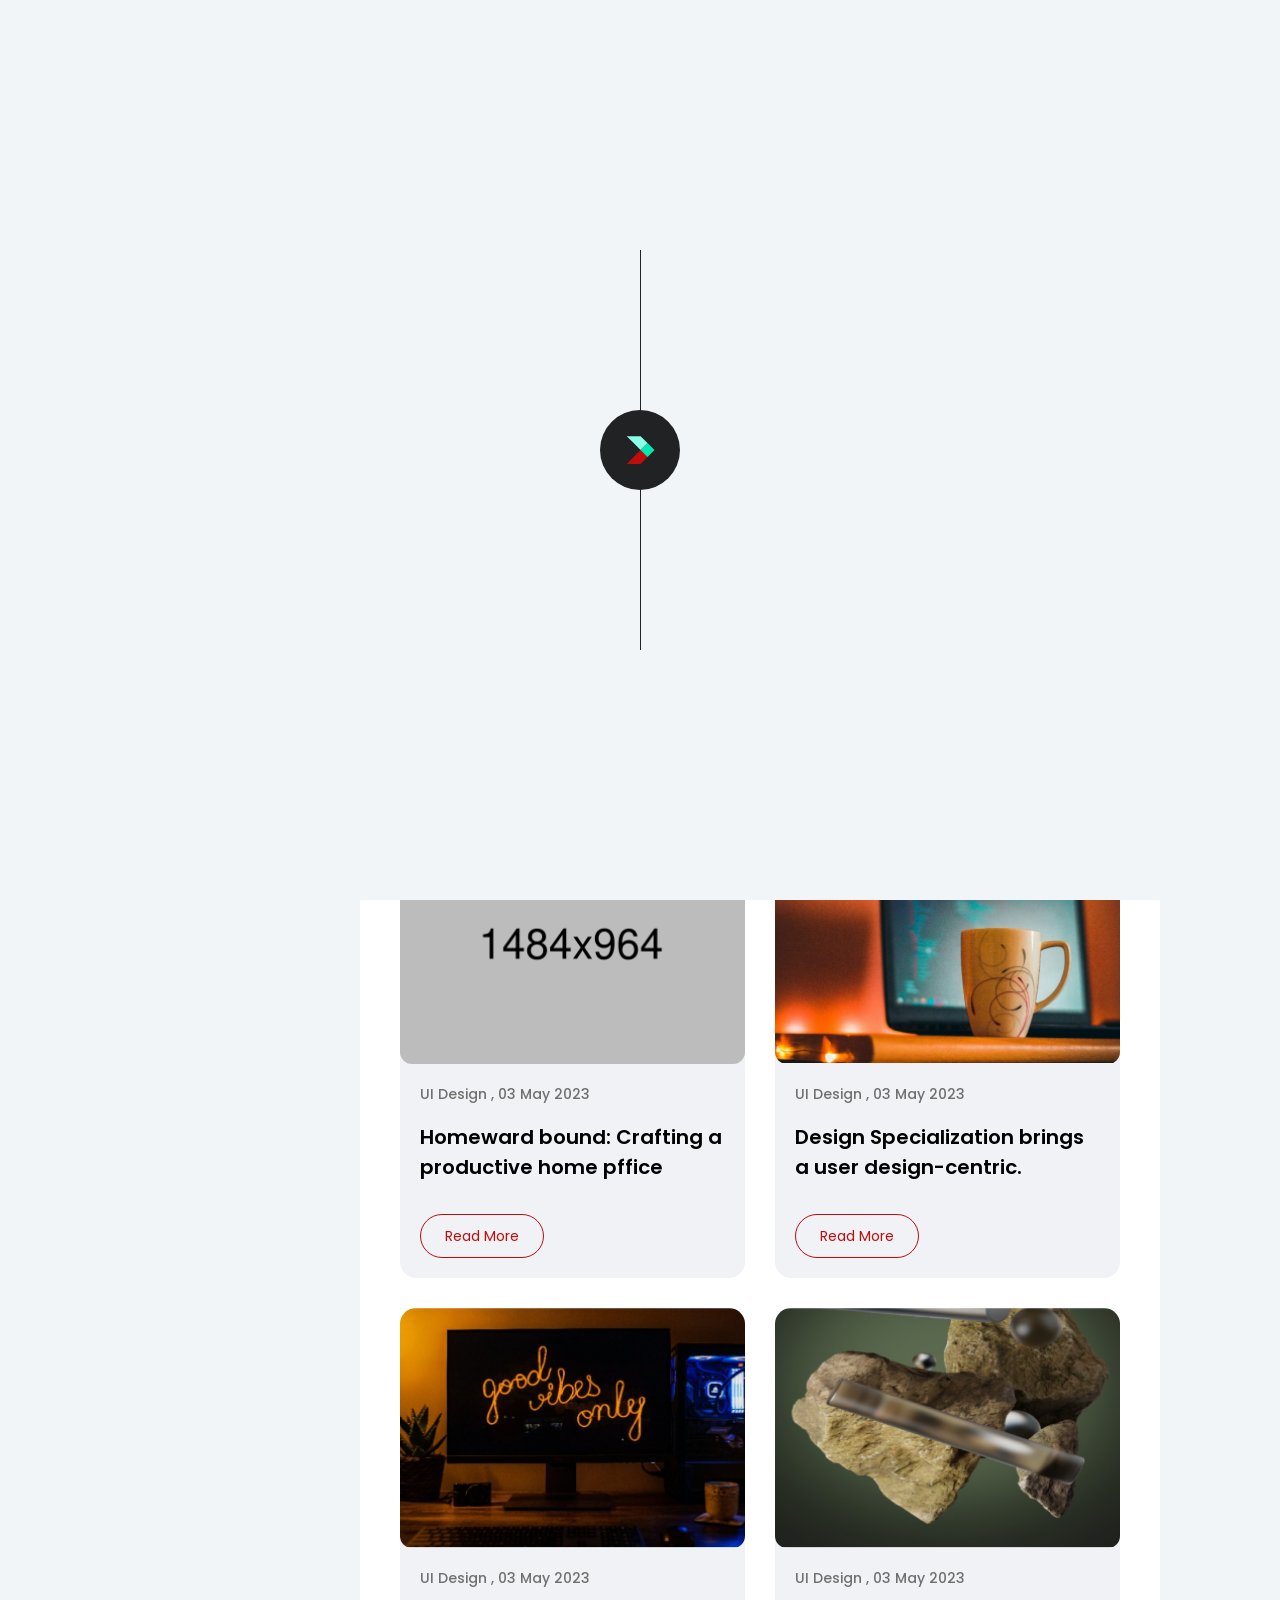
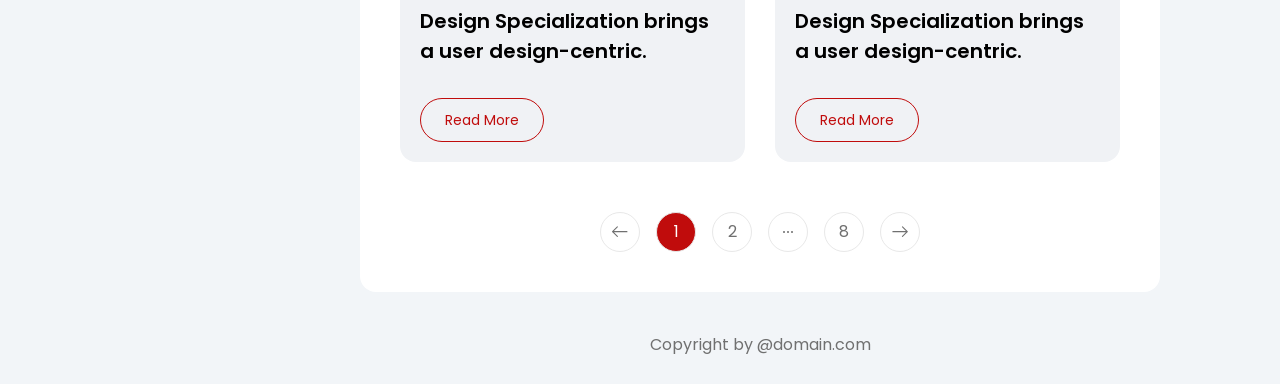
==== commit c4a99c50: "change app color change prodile images" ====
--- a/all-blogs.html
+++ b/all-blogs.html
@@ -267,25 +267,25 @@
                         <div class="text-sm font-medium text-black dark:text-white">Skills</div>
                         <div class="flex items-center justify-between my-4 space-x-4 skills_circle *:space-y-2 *:text-center">
                             <div class="progressCircle">
-                                <div class="relative w-12 h-12 circle" data-percent="90" data-circlefill="#00BC91" data-circleempty="#777777">
+                                <div class="relative w-12 h-12 circle" data-percent="90" data-circlefill="#c00c0b" data-circleempty="#777777">
                                     <div class="absolute inset-0 text-[13px] font-medium label flex-center">90%</div>
                                 </div>
                                 <p class="text-[13px] font-normal dark:font-light text-black dark:text-white/90">HTML</p>
                             </div>
                             <div class="progressCircle">
-                                <div class="relative w-12 h-12 circle" data-percent="80" data-circlefill="#00BC91" data-circleempty="#777777">
+                                <div class="relative w-12 h-12 circle" data-percent="80" data-circlefill="#c00c0b" data-circleempty="#777777">
                                     <div class="absolute inset-0 text-[13px] font-medium label flex-center">80%</div>
                                 </div>
                                 <p class="text-[13px] font-normal dark:font-light text-black dark:text-white/90">CSS</p>
                             </div>
                             <div class="progressCircle">
-                                <div class="relative w-12 h-12 circle" data-percent="80" data-circlefill="#00BC91" data-circleempty="#777777">
+                                <div class="relative w-12 h-12 circle" data-percent="80" data-circlefill="#c00c0b" data-circleempty="#777777">
                                     <div class="absolute inset-0 text-[13px] font-medium label flex-center">80%</div>
                                 </div>
                                 <p class="text-[13px] font-normal dark:font-light text-black dark:text-white/90">JS</p>
                             </div>
                             <div class="progressCircle">
-                                <div class="relative w-12 h-12 circle" data-percent="90" data-circlefill="#00BC91" data-circleempty="#777777">
+                                <div class="relative w-12 h-12 circle" data-percent="90" data-circlefill="#c00c0b" data-circleempty="#777777">
                                     <div class="absolute inset-0 text-[13px] font-medium label flex-center">90%</div>
                                 </div>
                                 <p class="text-[13px] font-normal dark:font-light text-black dark:text-white/90">PHP</p>
--- a/assets/css/style.min.css
+++ b/assets/css/style.min.css
@@ -1822,7 +1822,7 @@
 
 .border-theme {
   --tw-border-opacity: 1;
-  border-color: rgb(0 188 145 / var(--tw-border-opacity));
+  border-color: rgb(192 12 12 / var(--tw-border-opacity));
 }
 
 .border-white {
@@ -1848,7 +1848,9 @@
   background-color: rgb(0 0 0 / 0.6);
 }
 
-.bg-flashWhite {
+.bg-flashWhite,
+.light\:bg-flashWhite:is(.light *)
+.dark\:bg-flashWhite:is(.dark *) {
   --tw-bg-opacity: 1;
   background-color: rgb(240 242 245 / var(--tw-bg-opacity));
 }
@@ -1873,21 +1875,25 @@
   background-color: rgb(232 232 232 / var(--tw-bg-opacity));
 }
 
-.bg-snowWhite {
+.bg-snowWhite,
+.light\:bg-snowWhite:is(.light *),
+.dark\:bg-snowWhite:is(.dark *) {
   --tw-bg-opacity: 1;
   background-color: rgb(242 245 248 / var(--tw-bg-opacity));
 }
 
 .bg-theme {
   --tw-bg-opacity: 1;
-  background-color: rgb(0 188 145 / var(--tw-bg-opacity));
+  background-color: rgb(192 12 12 / var(--tw-bg-opacity));
 }
 
 .bg-transparent {
   background-color: transparent;
 }
 
-.bg-white {
+.bg-white,
+.light\:bg-white:is(.light *),
+.dark\:bg-white:is(.dark *) {
   --tw-bg-opacity: 1;
   background-color: rgb(255 255 255 / var(--tw-bg-opacity));
 }
@@ -1919,7 +1925,7 @@
 }
 
 .fill-theme {
-  fill: #00bc91;
+  fill: #c00c0b;
 }
 
 .object-cover {
@@ -2302,7 +2308,7 @@
 
 .text-theme {
   --tw-text-opacity: 1;
-  color: rgb(0 188 145 / var(--tw-text-opacity));
+  color: rgb(192 12 12 / var(--tw-text-opacity));
 }
 
 .text-warning {
@@ -3178,7 +3184,7 @@
 .\*\:before\:bg-theme > *::before {
   content: var(--tw-content);
   --tw-bg-opacity: 1;
-  background-color: rgb(0 188 145 / var(--tw-bg-opacity));
+  background-color: rgb(192 12 12 / var(--tw-bg-opacity));
 }
 
 .after\:absolute::after {
@@ -3250,7 +3256,7 @@
 .after\:\!bg-theme::after {
   content: var(--tw-content);
   --tw-bg-opacity: 1 !important;
-  background-color: rgb(0 188 145 / var(--tw-bg-opacity)) !important;
+  background-color: rgb(192 12 12 / var(--tw-bg-opacity)) !important;
 }
 
 .after\:opacity-0::after {
@@ -3281,22 +3287,22 @@
 
 .hover\:border-theme:hover {
   --tw-border-opacity: 1;
-  border-color: rgb(0 188 145 / var(--tw-border-opacity));
+  border-color: rgb(192 12 12 / var(--tw-border-opacity));
 }
 
 .hover\:border-themeHover:hover {
   --tw-border-opacity: 1;
-  border-color: rgb(6 156 122 / var(--tw-border-opacity));
+  border-color: rgb(122 5 5 / var(--tw-border-opacity));
 }
 
 .hover\:bg-theme:hover {
   --tw-bg-opacity: 1;
-  background-color: rgb(0 188 145 / var(--tw-bg-opacity));
+  background-color: rgb(192 12 12 / var(--tw-bg-opacity));
 }
 
 .hover\:bg-themeHover:hover {
   --tw-bg-opacity: 1;
-  background-color: rgb(6 156 122 / var(--tw-bg-opacity));
+  background-color: rgb(122 5 5 / var(--tw-bg-opacity));
 }
 
 .hover\:bg-white:hover {
@@ -3306,7 +3312,7 @@
 
 .hover\:text-theme:hover {
   --tw-text-opacity: 1;
-  color: rgb(0 188 145 / var(--tw-text-opacity));
+  color: rgb(192 12 12 / var(--tw-text-opacity));
 }
 
 .hover\:text-white:hover {
@@ -3315,14 +3321,14 @@
 }
 
 .hover\:shadow-theme_shadow:hover {
-  --tw-shadow: 0px 5px 10px 0px rgba(0, 188, 145, 0.30);
+  --tw-shadow: 0px 5px 10px 0px rgba(192, 12, 12, 0.30);
   --tw-shadow-colored: 0px 5px 10px 0px var(--tw-shadow-color);
   box-shadow: var(--tw-ring-offset-shadow, 0 0 #0000), var(--tw-ring-shadow, 0 0 #0000), var(--tw-shadow);
 }
 
 .focus\:border-theme:focus {
   --tw-border-opacity: 1;
-  border-color: rgb(0 188 145 / var(--tw-border-opacity));
+  border-color: rgb(192 12 12 / var(--tw-border-opacity));
 }
 
 .group:hover .group-hover\:visible {
@@ -3361,7 +3367,7 @@
 
 .group:hover .group-hover\:text-theme {
   --tw-text-opacity: 1;
-  color: rgb(0 188 145 / var(--tw-text-opacity));
+  color: rgb(192 12 12 / var(--tw-text-opacity));
 }
 
 .group:hover .group-hover\:text-white {
@@ -3395,7 +3401,7 @@
 
 .group.active .group-\[\&\.active\]\:text-theme {
   --tw-text-opacity: 1;
-  color: rgb(0 188 145 / var(--tw-text-opacity));
+  color: rgb(192 12 12 / var(--tw-text-opacity));
 }
 
 .data-\[twe-carousel-fade\]\:z-0[data-twe-carousel-fade] {
@@ -3671,7 +3677,7 @@
 
 .dark\:hover\:border-theme:hover:is(.dark *) {
   --tw-border-opacity: 1;
-  border-color: rgb(0 188 145 / var(--tw-border-opacity));
+  border-color: rgb(192 12 12 / var(--tw-border-opacity));
 }
 
 .dark\:hover\:bg-greyBlack:hover:is(.dark *) {
@@ -3686,7 +3692,7 @@
 
 .dark\:hover\:text-theme:hover:is(.dark *) {
   --tw-text-opacity: 1;
-  color: rgb(0 188 145 / var(--tw-text-opacity));
+  color: rgb(192 12 12 / var(--tw-text-opacity));
 }
 
 .dark\:hover\:text-white:hover:is(.dark *) {
@@ -3696,7 +3702,7 @@
 
 .dark\:focus\:border-theme:focus:is(.dark *) {
   --tw-border-opacity: 1;
-  border-color: rgb(0 188 145 / var(--tw-border-opacity));
+  border-color: rgb(192 12 12 / var(--tw-border-opacity));
 }
 
 .group:hover .dark\:group-hover\:bg-metalBlack:is(.dark *) {
@@ -4195,7 +4201,7 @@
   .md\:before\:bg-theme::before {
     content: var(--tw-content);
     --tw-bg-opacity: 1;
-    background-color: rgb(0 188 145 / var(--tw-bg-opacity));
+    background-color: rgb(192 12 12 / var(--tw-bg-opacity));
   }
 
   .md\:before\:shadow-dots_glow::before {
@@ -4532,7 +4538,7 @@
 
 .\[\&\.active\]\:bg-theme.active {
   --tw-bg-opacity: 1;
-  background-color: rgb(0 188 145 / var(--tw-bg-opacity));
+  background-color: rgb(192 12 12 / var(--tw-bg-opacity));
 }
 
 .\[\&\.active\]\:text-black.active {
